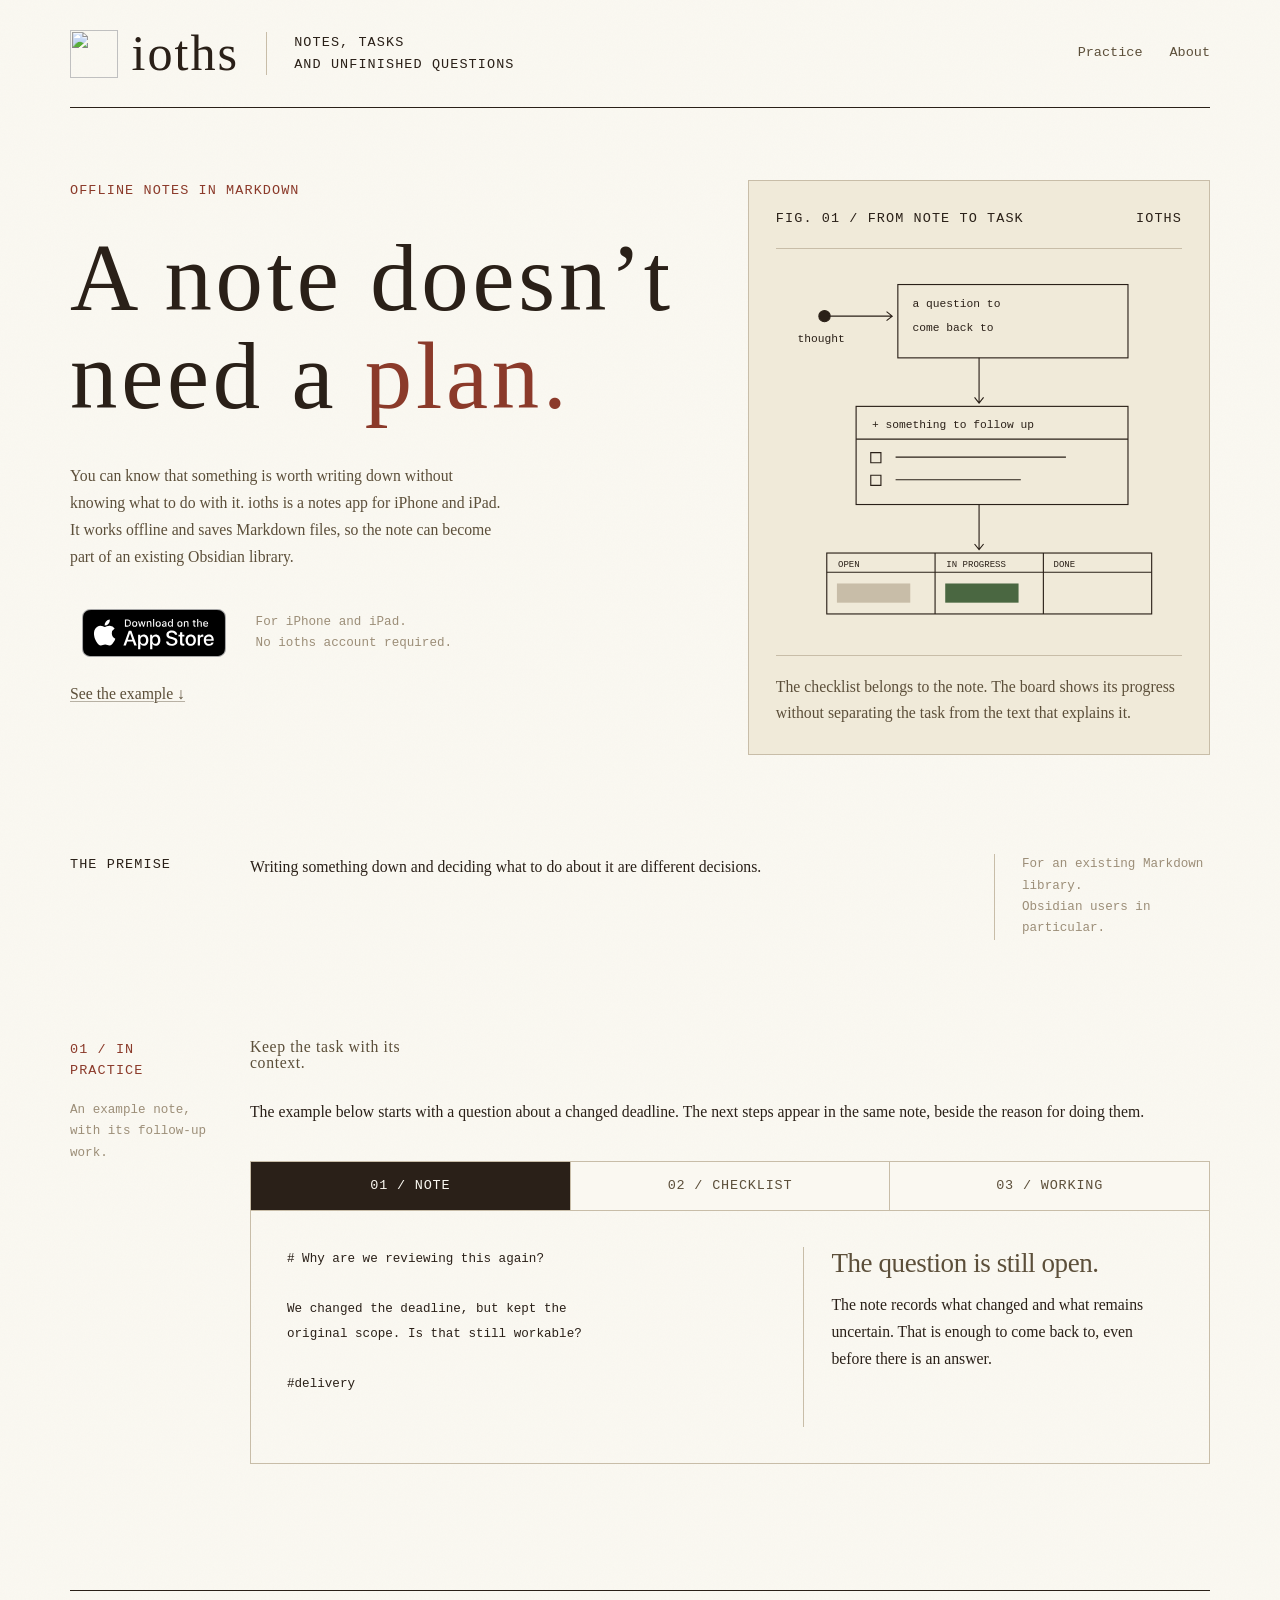
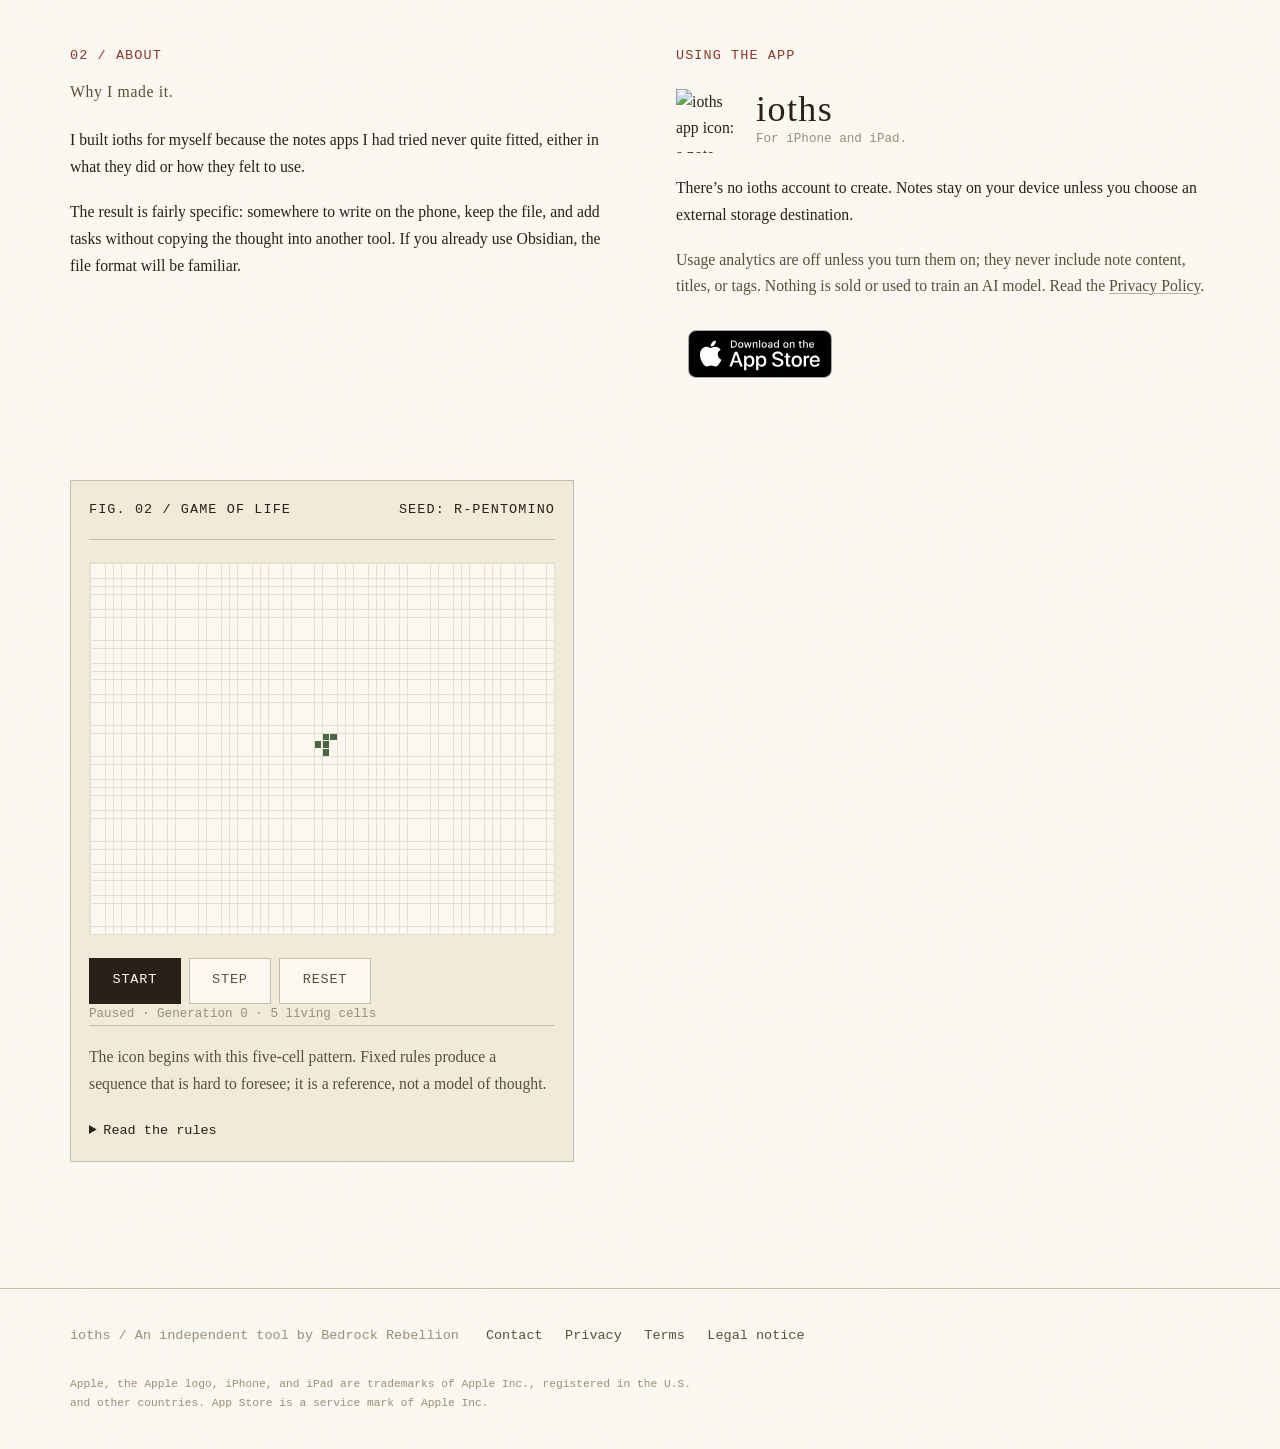
==== index.html @ cfbf6512 "Streamline public site narrative" ====
<!DOCTYPE html>
<html lang="en" data-theme="plain-readable" data-design="research-journal">
<head>
  <meta charset="UTF-8">
  <meta name="viewport" content="width=device-width, initial-scale=1.0">
  <title>ioths — A note doesn’t need a plan</title>
  <meta name="description" content="Offline Markdown notes for iPhone and iPad. Write down a question, add tasks when they become clear, and keep the files in a format Obsidian can read.">
  <meta name="robots" content="index, follow, max-image-preview:large, max-snippet:-1, max-video-preview:-1">
  <meta name="author" content="Bedrock Rebellion">
  <meta name="theme-color" content="#ffffff">
  <meta name="apple-itunes-app" content="app-id=6787224776">
  <link rel="alternate" type="text/plain" href="/llms.txt" title="IOTHS product information">
  <link rel="canonical" href="https://ioths.bedrockrebel.app/">
  <script src="https://cdn.telemetrydeck.com/websdk/telemetrydeck.min.js" data-app-id="1DCF7FFD-85DF-487C-93D3-439C23BFA67A" defer></script>
  <meta property="og:type" content="website">
  <meta property="og:url" content="https://ioths.bedrockrebel.app/">
  <meta property="og:site_name" content="IOTHS">
  <meta property="og:title" content="ioths — A note doesn’t need a plan">
  <meta property="og:description" content="Offline Markdown notes for iPhone and iPad. Write down a question, add tasks when they become clear, and keep the files in a format Obsidian can read.">
  <meta property="og:image" content="https://ioths.bedrockrebel.app/assets/marketing/social-card.png">
  <meta property="og:image:type" content="image/png">
  <meta property="og:image:width" content="1200">
  <meta property="og:image:height" content="630">
  <meta property="og:image:alt" content="IOTHS: private Markdown capture for an existing notes library">
  <meta name="twitter:card" content="summary_large_image">
  <meta name="twitter:title" content="ioths — A note doesn’t need a plan">
  <meta name="twitter:description" content="Offline Markdown notes for iPhone and iPad. Write down a question, add tasks when they become clear, and keep the files in a format Obsidian can read.">
  <meta name="twitter:image" content="https://ioths.bedrockrebel.app/assets/marketing/social-card.png">
  <meta name="twitter:image:alt" content="IOTHS: private Markdown capture for an existing notes library">
  <script type="application/ld+json">
    {"@context":"https://schema.org","@graph":[
      {"@type":"WebSite","@id":"https://ioths.bedrockrebel.app/#website","url":"https://ioths.bedrockrebel.app/","name":"IOTHS","alternateName":["ioths","ioths.bedrockrebel.app"],"description":"Offline Markdown notes for iPhone and iPad. Write down a question, add tasks when they become clear, and keep the files in a format Obsidian can read.","about":[{"@type":"Thing","name":"Complexity theory"},{"@type":"Thing","name":"Conway's Game of Life"},{"@type":"Thing","name":"Complex adaptive systems"}],"publisher":{"@id":"https://bedrockrebel.app/#organization"},"inLanguage":"en"},
      {"@type":"WebPage","@id":"https://ioths.bedrockrebel.app/#webpage","url":"https://ioths.bedrockrebel.app/","name":"IOTHS","isPartOf":{"@id":"https://ioths.bedrockrebel.app/#website"},"mainEntity":{"@id":"https://ioths.bedrockrebel.app/#app"},"primaryImageOfPage":{"@type":"ImageObject","url":"https://ioths.bedrockrebel.app/assets/marketing/social-card.png","width":1200,"height":630},"inLanguage":"en"},
      {"@type":"SoftwareApplication","@id":"https://ioths.bedrockrebel.app/#app","name":"IOTHS","url":"https://ioths.bedrockrebel.app/","description":"An offline Markdown notes app for iPhone and iPad. Write down a question, add tasks when they become clear, and keep the files in a format Obsidian can read.","applicationCategory":"ProductivityApplication","operatingSystem":["iOS 18.0 or later","iPadOS 18.0 or later"],"image":"https://ioths.bedrockrebel.app/assets/marketing/social-card.png","screenshot":["https://ioths.bedrockrebel.app/assets/marketing/library-744.png","https://ioths.bedrockrebel.app/assets/marketing/kanban-744.png","https://ioths.bedrockrebel.app/assets/marketing/natural-note-744.png","https://ioths.bedrockrebel.app/assets/marketing/raw-markdown-744.png","https://ioths.bedrockrebel.app/assets/marketing/storage-744.png"],"featureList":["Offline-first note capture and editing","Portable Markdown files with YAML frontmatter","Checklist, task, and board views","On-device PDF-to-Markdown conversion","Optional Files-folder, GitHub, GitLab, and OneDrive storage"],"downloadUrl":"https://apps.apple.com/app/id6787224776","installUrl":"https://apps.apple.com/app/id6787224776","sameAs":"https://apps.apple.com/app/id6787224776","mainEntityOfPage":{"@id":"https://ioths.bedrockrebel.app/#webpage"},"softwareHelp":"https://ioths.bedrockrebel.app/support","offers":{"@type":"Offer","price":0,"url":"https://apps.apple.com/app/id6787224776"},"author":{"@id":"https://bedrockrebel.app/#organization"},"publisher":{"@id":"https://bedrockrebel.app/#organization"}},
      {"@type":"Organization","@id":"https://bedrockrebel.app/#organization","name":"Bedrock Rebellion","url":"https://bedrockrebel.app/"}
    ]}
  </script>
  <link rel="preload" href="/assets/platoscave/fonts/JTUSjIg69CK48gW7PXoo9Wlhyw.woff2" as="font" type="font/woff2" crossorigin>
  <link rel="preload" href="/assets/platoscave/fonts/source-serif-4-latin-variable.woff2" as="font" type="font/woff2" crossorigin>
  <link rel="stylesheet" href="/assets/platoscave/plain-readable.css">
  <link rel="stylesheet" href="/style.css">
  <link rel="icon" type="image/png" sizes="64x64" href="/favicon-64x64.png">
  <link rel="icon" type="image/png" sizes="32x32" href="/favicon-32x32.png">
  <link rel="icon" type="image/png" sizes="16x16" href="/favicon-16x16.png">
  <link rel="apple-touch-icon" href="/apple-touch-icon.png">
</head>
<body>
  <script type="application/json" id="marketing-locale-config">{"published":[]}</script>
  <a class="skip journal-skip" href="#main">Skip to content</a>
  <header class="journal-header">
    <div class="journal-wrap journal-masthead">
      <div class="journal-brand">
        <a class="journal-wordmark" href="/" aria-label="ioths home"><img class="journal-app-icon" src="/icon-why-240.png" alt="" width="48" height="48" decoding="async">ioths</a>
        <span class="journal-label journal-tagline">Notes, tasks<br>and unfinished questions</span>
      </div>
      <nav aria-label="Page sections"><a href="#practice">Practice</a><a href="#about">About</a></nav>
    </div>
  </header>
  <main id="main" class="landing-main journal-main journal-wrap">
    <section class="journal-hero" aria-labelledby="title">
      <div>
        <p class="journal-label journal-accent">Offline notes in Markdown</p>
        <h1 id="title">A note doesn’t<br>need a <em>plan.</em></h1>
        <p class="journal-lead">You can know that something is worth writing down without knowing what to do with it. ioths is a notes app for iPhone and iPad. It works offline and saves Markdown files, so the note can become part of an existing Obsidian library.</p>
        <div class="journal-download">
          <a class="app-store-badge" href="https://apps.apple.com/app/id6787224776" target="_blank" rel="noopener noreferrer" aria-label="Download ioths on the App Store"><img src="/assets/marketing/download-on-the-app-store.svg" alt="Download on the App Store" width="144" height="48"></a>
          <p class="journal-footnote">For iPhone and iPad.<br>No ioths account required.</p>
        </div>
        <a class="journal-text-link" href="#practice">See the example <span aria-hidden="true">↓</span></a>
      </div>
      <figure class="journal-plate">
        <div class="journal-plate-head journal-label"><span>Fig. 01 / From note to task</span><span>IOTHS</span></div>
        <svg viewBox="0 0 360 320" role="img" aria-labelledby="journal-diagram-title journal-diagram-desc">
          <title id="journal-diagram-title">A note with a checklist, shown on the board</title>
          <desc id="journal-diagram-desc">Write a note, add checklist items, then see its progress on the board. The checklist stays in the note.</desc>
          <g fill="none" stroke="currentColor" stroke-width="1"><circle cx="43" cy="40" r="5" fill="currentColor"/><path d="M48 40h55m-5-4 5 4-5 4M180 77v40m-4-5 4 5 4-5M180 207v40m-4-5 4 5 4-5"/><rect x="108" y="12" width="204" height="65"/><rect x="71" y="120" width="241" height="87"/><path d="M71 149h241M84 161h9v9h-9zm0 20h9v9h-9zm22-16h151m-151 20h111"/><rect x="45" y="250" width="288" height="54"/><path d="M141 250v54m96-54v54M45 267h288"/><rect class="diagram-note" x="54" y="277" width="65" height="17" stroke="none"/><rect class="diagram-active" x="150" y="277" width="65" height="17" stroke="none"/></g>
          <g fill="currentColor" font-family="monospace" font-size="10"><text x="19" y="63">thought</text><text x="121" y="32">a question to</text><text x="121" y="53">come back to</text><text x="85" y="139">+ something to follow up</text><text x="55" y="262" font-size="8">OPEN</text><text x="151" y="262" font-size="8">IN PROGRESS</text><text x="246" y="262" font-size="8">DONE</text></g>
        </svg>
        <figcaption class="journal-plate-caption">The checklist belongs to the note. The board shows its progress without separating the task from the text that explains it.</figcaption>
      </figure>
    </section>
    <section class="journal-abstract" aria-label="The premise">
      <span class="journal-label">The premise</span>
      <p>Writing something down and deciding what to do about it are different decisions.</p>
      <p class="journal-footnote">For an existing Markdown library.<br>Obsidian users in particular.</p>
    </section>
    <section id="practice" class="journal-section" aria-labelledby="practice-title">
      <aside class="journal-margin-note"><p class="journal-label journal-accent">01 / In practice</p><p class="journal-footnote">An example note, with its follow-up work.</p></aside>
      <div>
        <h2 id="practice-title">Keep the task with its context.</h2>
        <p>The example below starts with a question about a changed deadline. The next steps appear in the same note, beside the reason for doing them.</p>
        <div class="journal-specimen" data-specimen>
          <div class="journal-specimen-controls" role="group" aria-label="Choose a stage of the example note" hidden><button type="button" data-stage="capture" aria-pressed="true" aria-controls="capture-panel">01 / Note</button><button type="button" data-stage="explore" aria-pressed="false" aria-controls="explore-panel">02 / Checklist</button><button type="button" data-stage="focus" aria-pressed="false" aria-controls="focus-panel">03 / Working</button></div>
          <div id="capture-panel" class="journal-specimen-panel" data-panel="capture"><pre># Why are we reviewing this again?

We changed the deadline, but kept the
original scope. Is that still workable?

#delivery</pre><div class="journal-explanation"><h3>The question is still open.</h3><p>The note records what changed and what remains uncertain. That is enough to come back to, even before there is an answer.</p></div></div>
          <div id="explore-panel" class="journal-specimen-panel" data-panel="explore"><pre># Why are we reviewing this again?

We changed the deadline, but kept the
original scope. Is that still workable?

- [ ] Compare scope with the deadline
- [ ] Raise the trade-off at the review

#delivery</pre><div class="journal-explanation"><h3>There is something to check.</h3><p>A checklist makes the follow-up explicit. Its open items also appear in Tasks, alongside items from other notes. The original question stays where it was written.</p></div></div>
          <div id="focus-panel" class="journal-specimen-panel" data-panel="focus"><pre># Why are we reviewing this again?

We changed the deadline, but kept the
original scope. Is that still workable?

- [x] Compare scope with the deadline
- [ ] Raise the trade-off at the review

#delivery</pre><div class="journal-explanation"><h3>One item done; one still open.</h3><p>Mark the note in progress to put it in the board’s In Progress lane. The work-in-progress limit caps how many notes carry that status. You choose the limit.</p></div></div>
        </div>
      </div>
    </section>
    <section id="about" class="journal-end" aria-labelledby="about-title">
      <div><p class="journal-label journal-accent">02 / About</p><h2 id="about-title">Why I made it.</h2><p>I built ioths for myself because the notes apps I had tried never quite fitted, either in what they did or how they felt to use.</p><p>The result is fairly specific: somewhere to write on the phone, keep the file, and add tasks without copying the thought into another tool. If you already use Obsidian, the file format will be familiar.</p></div>
      <div><p class="journal-label journal-accent">Using the app</p><div class="journal-app-identity"><img class="journal-app-icon" src="/icon-why-240.png" alt="ioths app icon: a note dissolving into yellow cells" width="64" height="64" loading="lazy" decoding="async"><div><h3>IOTHS</h3><p class="journal-footnote">For iPhone and iPad.</p></div></div><p>There’s no ioths account to create. Notes stay on your device unless you choose an external storage destination.</p><p class="journal-legal-note">Usage analytics are off unless you turn them on; they never include note content, titles, or tags. Nothing is sold or used to train an AI model. Read the <a href="/legal/privacy">Privacy Policy</a>.</p><a class="app-store-badge app-store-badge--closing" href="https://apps.apple.com/app/id6787224776" target="_blank" rel="noopener noreferrer" aria-label="Download ioths on the App Store"><img src="/assets/marketing/download-on-the-app-store.svg" alt="Download on the App Store" width="144" height="48"></a></div>
      <figure class="journal-life journal-life--reference" aria-labelledby="life-caption">
        <div class="journal-plate-head journal-label"><span>Fig. 02 / Game of Life</span><span>Seed: R-pentomino</span></div>
        <p id="journal-life-fallback" class="journal-life-fallback">This interactive figure needs JavaScript and canvas support. It begins with five living cells in an R-pentomino pattern; the rules are described below.</p>
        <canvas id="journal-life-field" width="720" height="576" role="img" aria-label="Paused Game of Life field: generation 0, 5 living cells" aria-describedby="life-caption" hidden></canvas>
        <div id="journal-life-controls" class="journal-life-controls" role="group" aria-label="Game of Life controls" hidden><button id="journal-life-toggle" type="button" aria-pressed="false" aria-controls="journal-life-field">Start</button><button id="journal-life-step" type="button" aria-controls="journal-life-field">Step</button><button id="journal-life-reset" type="button" aria-controls="journal-life-field">Reset</button></div>
        <p id="journal-life-status" class="journal-footnote journal-life-status" role="status" aria-live="polite" aria-atomic="true" hidden></p>
        <figcaption id="life-caption" class="journal-plate-caption">The icon begins with this five-cell pattern. Fixed rules produce a sequence that is hard to foresee; it is a reference, not a model of thought.</figcaption>
        <details class="journal-life-rules"><summary>Read the rules</summary><p>A living cell survives with two or three living neighbours. An empty cell becomes alive with exactly three. All other cells are empty in the next generation. Every cell updates at the same time.</p><p>This field is finite: the left and right edges join, as do the top and bottom. A pattern that reaches an edge can return from the other side.</p><a class="journal-text-link" href="https://platoscave.bedrockrebel.app/modules/emergence/" target="_blank" rel="noopener noreferrer">More on emergence at Plato’s Cave <span aria-hidden="true">↗</span></a></details>
      </figure>
    </section>
  </main>
  <footer class="journal-footer"><div class="journal-wrap"><p>ioths / An independent tool by Bedrock Rebellion</p><nav aria-label="Legal and support"><a href="/support">Contact</a><a href="/legal/privacy">Privacy</a><a href="/legal/terms">Terms</a><a href="/legal/legal-notice">Legal notice</a></nav><p class="journal-trademark">Apple, the Apple logo, iPhone, and iPad are trademarks of Apple Inc., registered in the U.S. and other countries. App Store is a service mark of Apple Inc.</p></div></footer>
  <script>
    (() => {
      if (window.location.pathname !== '/' && window.location.pathname !== '/index.html') return;
      const config = document.getElementById('marketing-locale-config');
      if (!config) return;
      let publishedLocales;
      try { publishedLocales = JSON.parse(config.textContent).published; } catch { return; }
      if (!Array.isArray(publishedLocales) || publishedLocales.length === 0) return;
      const available = new Map(publishedLocales.map((locale) => [locale.code, locale]));
      const browserLanguages = Array.isArray(navigator.languages) && navigator.languages.length > 0 ? navigator.languages : [navigator.language];
      const preferredLocale = browserLanguages.map((tag) => String(tag || '').toLowerCase()).map((tag) => tag.startsWith('pt') ? 'pt-BR' : tag.split('-')[0]).find((locale) => available.has(locale));
      const localeLabels = available.get(preferredLocale);
      if (!localeLabels) return;
      const choiceKey = 'ioths-site-locale';
      let savedChoice = null;
      try { savedChoice = window.localStorage.getItem(choiceKey); } catch { /* Storage can be unavailable in private browsing. */ }
      if (savedChoice) return;
      const suggestion = document.createElement('aside');
      suggestion.className = 'locale-suggestion';
      suggestion.setAttribute('aria-label', localeLabels[preferredLocale].aria);
      suggestion.innerHTML = '<p>' + localeLabels[preferredLocale].prompt + '</p><div class="locale-suggestion-actions"><a class="locale-suggestion-link">' + localeLabels[preferredLocale].language + '</a><button type="button" class="locale-suggestion-dismiss">' + localeLabels[preferredLocale].dismiss + '</button></div>';
      document.body.append(suggestion);
      suggestion.querySelector('.locale-suggestion-link').setAttribute('href', '/' + preferredLocale + '/');
      const remember = (choice) => {
        try { window.localStorage.setItem(choiceKey, choice); } catch { /* Dismissing remains effective until reload. */ }
        suggestion.remove();
      };
      suggestion.querySelector('.locale-suggestion-link').addEventListener('click', () => remember(preferredLocale));
      suggestion.querySelector('.locale-suggestion-dismiss').addEventListener('click', () => remember('en'));
    })();
    (() => {
      document.querySelectorAll('[data-specimen]').forEach((specimen) => {
        const controls = specimen.querySelector('.journal-specimen-controls');
        const buttons = [...controls.querySelectorAll('[data-stage]')];
        const panels = [...specimen.querySelectorAll('[data-panel]')];
        const select = (stage) => {
          buttons.forEach((button) => button.setAttribute('aria-pressed', String(button.dataset.stage === stage)));
          panels.forEach((panel) => { panel.hidden = panel.dataset.panel !== stage; });
        };
        select('capture');
        controls.hidden = false;
        buttons.forEach((button) => button.addEventListener('click', () => select(button.dataset.stage)));
      });
    })();
    (() => {
      const canvas = document.getElementById('journal-life-field');
      const toggle = document.getElementById('journal-life-toggle');
      const stepButton = document.getElementById('journal-life-step');
      const reset = document.getElementById('journal-life-reset');
      const status = document.getElementById('journal-life-status');
      const fallback = document.getElementById('journal-life-fallback');
      if (!canvas || !toggle || !stepButton || !reset || !status || !fallback) return;
      const context = canvas.getContext('2d');
      if (!context) return;
      const style = getComputedStyle(canvas);
      const colors = { paper: style.getPropertyValue('--paper').trim(), grid: style.getPropertyValue('--paper-deep').trim(), cell: style.getPropertyValue('--viz-sage').trim() || style.getPropertyValue('--sage').trim() };
      const lifeLabels = {
        start: 'Start',
        pause: 'Pause',
        step: 'Step',
        reset: 'Reset',
        paused: 'Paused',
        running: 'Running',
        generation: 'Generation {generation}',
        livingCells: '{population} living cells',
      };
      const columns = 60, rows = 48, cellSize = 12, generationInterval = 140;
      let grid = new Uint8Array(columns * rows), nextGrid = new Uint8Array(columns * rows), generation = 0, population = 0, animation = null, lastTick = 0;
      const indexFor = (x, y) => y * columns + x;
      const seed = () => {
        grid.fill(0);
        [[0, 1], [1, 0], [1, 1], [1, 2], [2, 0]].forEach(([x, y]) => { grid[indexFor(x + 29, y + 22)] = 1; });
        generation = 0;
      };
      const describe = () => {
        const state = animation === null ? lifeLabels.paused : lifeLabels.running;
        const generationText = lifeLabels.generation.replace('{generation}', String(generation));
        const populationText = lifeLabels.livingCells.replace('{population}', String(population));
        status.textContent = state + ' · ' + generationText + ' · ' + populationText;
        canvas.setAttribute('aria-label', state + ' Game of Life field: ' + generationText + ', ' + populationText);
      };
      const draw = () => {
        context.fillStyle = colors.paper;
        context.fillRect(0, 0, canvas.width, canvas.height);
        context.fillStyle = colors.grid;
        for (let x = 0; x <= columns; x += 1) context.fillRect(x * cellSize, 0, 1, canvas.height);
        for (let y = 0; y <= rows; y += 1) context.fillRect(0, y * cellSize, canvas.width, 1);
        context.fillStyle = colors.cell; population = 0;
        for (let y = 0; y < rows; y += 1) for (let x = 0; x < columns; x += 1) if (grid[indexFor(x, y)]) { context.fillRect(x * cellSize + 1, y * cellSize + 1, cellSize - 2, cellSize - 2); population += 1; }
        describe();
      };
      const step = () => {
        for (let y = 0; y < rows; y += 1) for (let x = 0; x < columns; x += 1) {
          let neighbours = 0;
          for (let dy = -1; dy <= 1; dy += 1) for (let dx = -1; dx <= 1; dx += 1) if (dx !== 0 || dy !== 0) neighbours += grid[indexFor((x + dx + columns) % columns, (y + dy + rows) % rows)];
          nextGrid[indexFor(x, y)] = neighbours === 3 || (grid[indexFor(x, y)] === 1 && neighbours === 2) ? 1 : 0;
        }
        [grid, nextGrid] = [nextGrid, grid]; generation += 1;
      };
      const stop = () => { if (animation !== null) cancelAnimationFrame(animation); animation = null; toggle.textContent = lifeLabels.start; toggle.setAttribute('aria-pressed', 'false'); status.setAttribute('aria-live', 'polite'); };
      const play = (timestamp) => { if (animation === null) return; if (timestamp - lastTick >= generationInterval) { step(); draw(); lastTick = timestamp; } animation = requestAnimationFrame(play); };
      toggle.addEventListener('click', () => {
        if (animation !== null) stop(); else { toggle.textContent = lifeLabels.pause; toggle.setAttribute('aria-pressed', 'true'); status.setAttribute('aria-live', 'off'); lastTick = performance.now(); animation = requestAnimationFrame(play); }
        describe();
      });
      stepButton.addEventListener('click', () => { stop(); step(); draw(); });
      reset.addEventListener('click', () => { stop(); seed(); draw(); });
      document.addEventListener('visibilitychange', () => { if (document.hidden) { stop(); describe(); } });
      window.addEventListener('pagehide', () => { stop(); describe(); });
      seed(); draw(); canvas.hidden = false; status.hidden = false; document.getElementById('journal-life-controls').hidden = false; fallback.hidden = true;
    })();
  </script>
</body>
</html>
---- style.css ----
/* The font faces and theme file are vendored from platoscave so both sites
   render the same plain-readable palette and typography without a third-party
   font request. The HTML loads the theme alongside this file so the browser
   can fetch both stylesheets in parallel. */

@font-face {
  font-family: "Bebas Neue";
  font-style: normal;
  font-weight: 400;
  font-display: swap;
  src: url("/assets/platoscave/fonts/JTUSjIg69CK48gW7PXoo9Wlhyw.woff2") format("woff2");
  unicode-range: U+0000-00FF, U+0131, U+0152-0153, U+02BB-02BC, U+02C6, U+02DA, U+02DC, U+0304, U+0308, U+0329, U+2000-206F, U+20AC, U+2122, U+2191, U+2193, U+2212, U+2215, U+FEFF, U+FFFD;
}

@font-face {
  font-family: "Space Mono";
  font-style: normal;
  font-weight: 300;
  font-display: swap;
  src: url("/assets/platoscave/fonts/i7dPIFZifjKcF5UAWdDRYEF8RQ.woff2") format("woff2");
  unicode-range: U+0000-00FF, U+0131, U+0152-0153, U+02BB-02BC, U+02C6, U+02DA, U+02DC, U+0304, U+0308, U+0329, U+2000-206F, U+20AC, U+2122, U+2191, U+2193, U+2212, U+2215, U+FEFF, U+FFFD;
}

@font-face {
  font-family: "Space Mono";
  font-style: normal;
  font-weight: 400;
  font-display: swap;
  src: url("/assets/platoscave/fonts/i7dPIFZifjKcF5UAWdDRYEF8RQ.woff2") format("woff2");
  unicode-range: U+0000-00FF, U+0131, U+0152-0153, U+02BB-02BC, U+02C6, U+02DA, U+02DC, U+0304, U+0308, U+0329, U+2000-206F, U+20AC, U+2122, U+2191, U+2193, U+2212, U+2215, U+FEFF, U+FFFD;
}

@font-face {
  font-family: "Space Mono";
  font-style: normal;
  font-weight: 700;
  font-display: swap;
  src: url("/assets/platoscave/fonts/i7dMIFZifjKcF5UAWdDRaPpZUFWaHg.woff2") format("woff2");
  unicode-range: U+0000-00FF, U+0131, U+0152-0153, U+02BB-02BC, U+02C6, U+02DA, U+02DC, U+0304, U+0308, U+0329, U+2000-206F, U+20AC, U+2122, U+2191, U+2193, U+2212, U+2215, U+FEFF, U+FFFD;
}

@font-face {
  font-family: "Source Serif 4";
  font-style: normal;
  font-weight: 400 700;
  font-display: swap;
  src: url("/assets/platoscave/fonts/source-serif-4-latin-variable.woff2") format("woff2");
  unicode-range: U+0000-00FF, U+0131, U+0152-0153, U+02BB-02BC, U+02C6, U+02DA, U+02DC, U+0304, U+0308, U+0329, U+2000-206F, U+20AC, U+2122, U+2191, U+2193, U+2212, U+2215, U+FEFF, U+FFFD;
}

@font-face {
  font-family: "Source Serif 4";
  font-style: italic;
  font-weight: 400 700;
  font-display: swap;
  src: url("/assets/platoscave/fonts/source-serif-4-latin-italic-variable.woff2") format("woff2");
  unicode-range: U+0000-00FF, U+0131, U+0152-0153, U+02BB-02BC, U+02C6, U+02DA, U+02DC, U+0304, U+0308, U+0329, U+2000-206F, U+20AC, U+2122, U+2191, U+2193, U+2212, U+2215, U+FEFF, U+FFFD;
}

:root {
  --paper:       #faf8f1;
  --paper-dark:  #f0ead9;
  --paper-deep:  #e6dece;
  --ink:         #2a2018;
  --ink-mid:     #5c4f3a;
  --ink-faint:   #9c8e78;
  --ink-ghost:   #c8bda8;
  --rust:        #8b3a2a;
  --rust-light:  #b85c40;
  --sage:        #4a6741;
  --sage-light:  #6b8f62;
  --ochre:       #9a7b3a;
  --gold:        #b8943a;
  --slate:       #3d4f5c;
  --slate-light: #5a7080;
  --serif:       "EB Garamond", Georgia, serif;
  --serif-alt:   "Cormorant Garamond", Georgia, serif;
  --mono:        "DM Mono", "Courier New", monospace;
  --fs-body:     0.875rem;
  --fs-label-section: 0.75rem;
  --fs-heading-hero-min: 2.5rem;
  --fs-heading-hero-max: 5.5rem;
  --fs-body-hero: 0.875rem;

  --link-text: var(--ink-mid);
  --link-text-hover: var(--ink);
  --link-underline: color-mix(in srgb, var(--ink-mid) 42%, transparent 58%);
  --link-underline-hover: color-mix(in srgb, var(--ink) 74%, transparent 26%);

  --bg: var(--paper);
  --bg-raised: var(--paper-dark);
  --bg-deep: var(--paper-deep);
  --separator: var(--ink-ghost);
  --fg: var(--ink);
  --fg-mid: var(--ink-mid);
  --fg-faint: var(--ink-faint);
  --fg-ghost: var(--ink-ghost);
  --attention: #ffd83e;
  --attention-text: #151515;
  --positive: var(--sage);
  --negative: var(--rust);
  --meta: var(--slate);

  --surface: var(--paper-dark);
  --destructive: var(--rust);

  /* Radius */
  --radius-xs:   3px;
  --radius-sm:   8px;
  --radius-md:   12px;
  --radius-pill: 999px;

  /* Spacing */
  --space-xxs:  4px;
  --space-xs:   8px;
  --space-sm:   12px;
  --space-md:   16px;
  --space-lg:   18px;
  --space-xl:   20px;
  --space-xxl:  24px;
  --space-xxxl: 32px;

  --font-serif: var(--serif);
  --font-display: var(--serif-alt);
  --font-mono: var(--mono);

  /* Shadow (light mode only) */
  --shadow-card: 0 2px 2px rgba(17, 34, 54, 0.08);
  --showcase-surface: #111111;
  --showcase-ink: #f5f5f5;
}

/* Reset */

*, *::before, *::after { box-sizing: border-box; margin: 0; padding: 0; }

/* Base */

html {
  font-size: 18px;
  overflow-x: hidden;
}

@media (max-width: 640px) {
  html { font-size: 16px; }
}

@media (orientation: landscape) and (max-height: 500px) {
  html { font-size: 14px; }
}

body {
  font-family: var(--serif);
  font-size: var(--fs-body);
  line-height: 1.7;
  color: var(--ink);
  background-color: var(--paper);
  background-image: url("data:image/svg+xml,%3Csvg xmlns='http://www.w3.org/2000/svg' width='400' height='400'%3E%3Cfilter id='n'%3E%3CfeTurbulence type='fractalNoise' baseFrequency='0.75' numOctaves='4' stitchTiles='stitch'/%3E%3C/filter%3E%3Crect width='400' height='400' filter='url(%23n)' opacity='0.025'/%3E%3C/svg%3E");
  -webkit-font-smoothing: antialiased;
  font-synthesis: none;
  overflow-x: hidden;
  min-height: 100dvh;
}

/* Layout */

header {
  border-bottom: 1px solid var(--separator);
  padding: var(--space-md) var(--space-xxl);
  display: flex;
  align-items: center;
  justify-content: space-between;
}

.wordmark {
  display: inline-flex;
  align-items: center;
  gap: var(--space-xs);
  font-family: var(--font-display);
  font-size: calc(1.1rem * 2.535);
  font-weight: 300;
  font-style: italic;
  line-height: 1.04;
  letter-spacing: 0.04em;
  color: var(--fg-ghost);
  text-decoration: none;
}

/* Back-to-landing cue on every subpage — the wordmark alone reads as a
   static logo, not a link, so people fell back to the browser back button. */
.back-icon {
  font-family: var(--font-mono);
  font-size: 0.875rem;
  letter-spacing: normal;
}

.lang-switch {
  font-family: var(--font-mono);
  font-size: 0.75rem;
  letter-spacing: 0.06em;
}

.lang-switch a {
  color: var(--fg-ghost);
  text-decoration: none;
  padding: 0 var(--space-xxs);
}

.lang-switch a.active {
  color: var(--fg);
}

main {
  max-width: 720px;
  margin: 0 auto;
  padding: 3rem 1.25rem 6rem;
}

main.landing-main {
  max-width: 1140px;
  padding-top: 0;
}

main.not-found-main {
  max-width: 720px;
  padding-top: 3rem;
}

/* Typography */

h1 {
  font-family: var(--font-display);
  font-size: clamp(2rem, 6vw, 3.5rem);
  font-weight: 300;
  font-style: italic;
  line-height: 1.04;
  letter-spacing: 0.04em;
  color: var(--fg);
  margin-bottom: var(--space-xs);
}

h2 {
  font-family: var(--font-display);
  font-size: 1.5rem;
  font-weight: 300;
  font-style: italic;
  line-height: 1.04;
  letter-spacing: 0.04em;
  color: var(--fg-mid);
  margin-top: var(--space-xxxl);
  margin-bottom: var(--space-sm);
}

p {
  color: var(--fg);
  margin-bottom: var(--space-md);
}

p:last-child { margin-bottom: 0; }

ul {
  margin: 0 0 var(--space-md) var(--space-xl);
  color: var(--fg);
}

ul li { margin-bottom: var(--space-xs); }

a {
  color: var(--link-text);
  text-decoration: underline;
  text-decoration-color: var(--link-underline);
  text-decoration-thickness: 1px;
  text-underline-offset: 0.14em;
}

a:hover {
  color: var(--link-text-hover);
  text-decoration-color: var(--link-underline-hover);
}

strong { font-weight: 600; }

code {
  font-family: var(--font-mono);
  font-size: 0.8125rem;
  background: var(--bg-deep);
  border-radius: var(--radius-xs);
  padding: 1px 5px;
  color: var(--fg-mid);
}

/* Effective date chip */

.meta {
  font-family: var(--font-mono);
  font-size: 0.6875rem;
  color: var(--fg-ghost);
  letter-spacing: 0.04em;
  margin-bottom: var(--space-xxxl);
}

/* Section divider */

section {
  border-top: 1px solid var(--ink-ghost);
  padding: 3rem 0;
  margin-top: 0;
}

section:first-of-type {
  border-top: none;
  margin-top: 0;
}

.hero + section {
  border-top: 1px solid var(--ink-ghost);
}

/* Contact card */

.contact-card {
  background: var(--bg-raised);
  border: 1px solid var(--separator);
  border-radius: var(--radius-md);
  padding: var(--space-lg);
  margin-top: var(--space-md);
  box-shadow: var(--shadow-card);
}

.contact-card p { margin-bottom: var(--space-xs); }
.contact-card p:last-child { margin-bottom: 0; }

/* Callout */

.callout {
  background: var(--bg-deep);
  border-left: 3px solid var(--attention);
  border-radius: 0 var(--radius-sm) var(--radius-sm) 0;
  padding: var(--space-md) var(--space-lg);
  margin-bottom: var(--space-md);
  color: var(--fg-mid);
}

/* Footer */

footer {
  border-top: 1px solid var(--ink-ghost);
  padding: 2rem 1.25rem;
  max-width: 720px;
  margin: 0 auto;
  text-align: center;
}

footer p {
  font-family: var(--font-mono);
  font-size: 0.6875rem;
  color: var(--fg-ghost);
  letter-spacing: 0.04em;
  margin-bottom: 0;
}

/* Landing hero */

.hero {
  text-align: left;
  padding-top: calc(4rem + 3rem);
  padding-bottom: 3rem;
  border-bottom: 1px solid var(--ink-ghost);
}

.hero .eyebrow {
  font-family: var(--font-mono);
  font-size: var(--fs-label-section);
  font-weight: 300;
  text-transform: uppercase;
  letter-spacing: 0.12em;
  color: var(--fg-faint);
  margin-bottom: 1.5rem;
}

.hero h1 {
  font-size: clamp(var(--fs-heading-hero-min), 8vw, var(--fs-heading-hero-max));
  margin-bottom: 2rem;
  max-width: 18ch;
}

.hero-product-name,
.hero-descriptor {
  display: block;
}

.hero-descriptor {
  max-width: 30ch;
  margin-top: 0.75rem;
  font-family: var(--font-mono);
  font-size: clamp(0.8rem, 1.7vw, 1.05rem);
  font-weight: 400;
  font-style: normal;
  line-height: 1.35;
  letter-spacing: 0.035em;
  text-transform: uppercase;
  color: var(--fg-mid);
}

.hero .lede {
  font-family: var(--serif);
  font-size: var(--fs-body-hero);
  max-width: 55ch;
  margin: 0 0 var(--space-xl);
  color: var(--fg-mid);
  line-height: 1.72;
}

.cta-row {
  display: flex;
  flex-direction: column;
  align-items: flex-start;
  gap: var(--space-xs);
}

.button-primary {
  display: inline-block;
  font-family: var(--font-mono);
  font-size: 0.75rem;
  letter-spacing: 0.06em;
  text-transform: uppercase;
  text-decoration: none;
  color: var(--attention-text);
  background: var(--attention);
  border-radius: var(--radius-pill);
  padding: var(--space-sm) var(--space-xl);
}

.button-primary a {
  color: inherit;
  text-decoration: none;
}

.button-primary:hover {
  color: var(--attention-text);
  opacity: 0.85;
  text-decoration: none;
}

.button-primary a:hover { text-decoration: none; }

.cta-note {
  font-family: var(--font-mono);
  font-size: 0.6875rem;
  color: var(--fg-ghost);
}

/* Browser-language suggestion; it stays out of the document flow so it never
   changes the first-visit layout or competes with the primary CTA. */
.locale-suggestion {
  position: fixed;
  right: var(--space-xl);
  bottom: var(--space-xl);
  z-index: 10;
  display: flex;
  align-items: center;
  gap: var(--space-md);
  max-width: min(34rem, calc(100vw - 2 * var(--space-xl)));
  padding: var(--space-sm) var(--space-md);
  border: 1px solid var(--ink-ghost);
  border-radius: var(--radius-sm);
  color: var(--fg);
  background: var(--bg-raised);
  box-shadow: var(--shadow-card);
}

.locale-suggestion p {
  margin: 0;
  font-family: var(--font-mono);
  font-size: 0.6875rem;
  line-height: 1.4;
}

.locale-suggestion-actions {
  display: flex;
  align-items: center;
  gap: var(--space-sm);
  flex-shrink: 0;
}

.locale-suggestion-link,
.locale-suggestion-dismiss {
  border: 0;
  padding: 0;
  color: var(--link-text);
  background: transparent;
  font: inherit;
  font-family: var(--font-mono);
  font-size: 0.6875rem;
  text-decoration: underline;
  text-underline-offset: 0.14em;
  cursor: pointer;
}

.locale-suggestion-link:hover,
.locale-suggestion-dismiss:hover { color: var(--link-text-hover); }

html[data-design="control-room"] .locale-suggestion {
  border-color: color-mix(in srgb, #ffd83e 36%, transparent);
  color: #f6f4ee;
  background: #151715;
  box-shadow: 0 1rem 3rem color-mix(in srgb, #000000 50%, transparent);
}

html[data-design="control-room"] .locale-suggestion-link,
html[data-design="control-room"] .locale-suggestion-dismiss { color: #ffd83e; }

@media (max-width: 640px) {
  .locale-suggestion {
    right: var(--space-sm);
    bottom: var(--space-sm);
    left: var(--space-sm);
    display: block;
  }

  .locale-suggestion-actions { margin-top: var(--space-xs); }
}

/* Landing feature grid */

.feature-grid {
  display: grid;
  grid-template-columns: repeat(2, 1fr);
  gap: var(--space-xl);
  margin-top: var(--space-md);
}

.feature h3 {
  font-family: var(--font-display);
  font-size: 1.0625rem;
  letter-spacing: 0.03em;
  color: var(--fg);
  margin-bottom: var(--space-xs);
}

.feature p { color: var(--fg-mid); margin-bottom: 0; }

/* Landing footer links */

.link-row {
  display: flex;
  justify-content: center;
  gap: var(--space-md);
  margin-top: var(--space-xl);
}

.link-row a {
  color: var(--fg-mid);
  text-decoration: none;
  font-family: var(--font-mono);
  font-size: 0.8125rem;
}

.link-row a:hover { color: var(--fg); }

header .link-row { margin-top: 0; }

.why-section-content {
  display: grid;
  grid-template-columns: minmax(0, 1fr) minmax(12rem, 0.3fr);
  align-items: center;
  gap: clamp(2rem, 7vw, 6rem);
}

.why-artwork {
  justify-self: end;
  margin: 0;
}

.why-artwork img {
  display: block;
  width: min(13.333rem, 55vw);
  height: auto;
  border-radius: var(--radius-md);
  box-shadow: var(--shadow-card);
}

/* Product artwork turns the landing page into a story about the app rather
   than a list of claims. These are final, representative App Store captures. */
.hero--product {
  display: grid;
  grid-template-columns: minmax(0, 1fr) minmax(20rem, 0.62fr);
  align-items: center;
  gap: clamp(3rem, 6vw, 5rem);
}

.hero-copy {
  max-width: 37rem;
}

.product-artwork {
  margin: 0;
  overflow: hidden;
  background: var(--showcase-surface);
  box-shadow: 0 1.25rem 3.5rem color-mix(in srgb, var(--ink) 20%, transparent);
}

.product-artwork img {
  display: block;
  width: 100%;
  height: auto;
}

.product-artwork--hero {
  max-width: 26rem;
  justify-self: end;
  transform: rotate(2deg);
}

.feature-section--with-artwork {
  display: grid;
  grid-template-columns: minmax(0, 1fr) minmax(16rem, 0.48fr);
  align-items: center;
  gap: clamp(3rem, 6vw, 5rem);
}

.feature-section--kanban {
  grid-template-columns: minmax(0, 1fr);
}

.feature-section--reversed .product-artwork {
  order: -1;
}

.feature-section--reversed {
  grid-template-columns: minmax(16rem, 0.48fr) minmax(0, 1fr);
}

.product-artwork--feature {
  max-width: 22rem;
  justify-self: end;
  transform: rotate(1.25deg);
}

.product-artwork--kanban { max-width: 27rem; }

.kanban-mode-gallery {
  display: grid;
  grid-template-columns: repeat(2, minmax(0, 1fr));
  gap: clamp(1rem, 3vw, 2rem);
  width: 100%;
}

.product-artwork--kanban-mode {
  width: 100%;
  transform: none;
}

.feature-section--reversed .product-artwork--feature {
  justify-self: start;
  transform: rotate(-1.25deg);
}

.source-showcase {
  display: grid;
  grid-template-columns: minmax(0, 1fr) minmax(16.5rem, 0.52fr);
  align-items: center;
  gap: clamp(3rem, 6vw, 5rem);
  margin-top: 3rem;
  padding: clamp(2rem, 7vw, 5rem);
  border: 0;
  background: var(--showcase-surface);
}

.source-showcase-copy {
  max-width: 34rem;
}

.source-showcase .eyebrow,
.source-showcase h2,
.source-showcase p {
  color: var(--showcase-ink);
}

.source-showcase .eyebrow {
  margin-bottom: 1.5rem;
}

.source-showcase h2 {
  font-size: clamp(2.25rem, 5vw, 4rem);
  margin-top: 0;
  margin-bottom: 1.5rem;
}

.source-showcase code {
  background: color-mix(in srgb, var(--showcase-ink) 14%, transparent);
  color: var(--showcase-ink);
}

/* The icon's reference needs to stay subordinate to the product story: this
   is a small invitation to play, paired with the concrete work flow it evokes. */
.emergence-story {
  display: grid;
  grid-template-columns: minmax(0, 0.95fr) minmax(20rem, 1fr);
  align-items: center;
  gap: clamp(3rem, 7vw, 6rem);
  padding: clamp(3rem, 8vw, 6rem);
  border: 1px solid color-mix(in srgb, #ffd83e 50%, transparent);
  background: #151715;
}

.emergence-story h2,
.emergence-story p,
.emergence-story li,
.emergence-story strong { color: #f6f4ee; }

.emergence-story .eyebrow,
.life-playground-kicker,
.life-playground-note,
.life-status { color: color-mix(in srgb, #f6f4ee 64%, transparent); }

.emergence-story h2 {
  font-size: clamp(2.25rem, 5vw, 4rem);
  margin-top: 0;
  margin-bottom: 1.5rem;
}

.emergence-story-copy { max-width: 36rem; }

.work-shape-path {
  display: grid;
  gap: var(--space-sm);
  list-style: none;
  margin-top: var(--space-xl);
}

.work-shape-path li {
  display: grid;
  grid-template-columns: 2.25rem minmax(0, 1fr);
  gap: var(--space-sm);
  align-items: baseline;
  padding-top: var(--space-sm);
  border-top: 1px solid color-mix(in srgb, #ffffff 18%, transparent);
  font-family: var(--font-mono);
  font-size: 0.75rem;
  line-height: 1.6;
}

.work-shape-path strong { font-weight: 700; }

.work-shape-step {
  color: #ffd83e;
  font-size: 0.6875rem;
}

.life-playground {
  padding: var(--space-sm);
  border: 1px solid color-mix(in srgb, #ffffff 18%, transparent);
  background: #0e0f0e;
}

.life-playground-heading {
  display: flex;
  align-items: center;
  justify-content: space-between;
  gap: var(--space-sm);
  margin-bottom: var(--space-xs);
}

.life-playground-kicker {
  margin: 0;
  font-family: var(--font-mono);
  font-size: 0.6875rem;
  letter-spacing: 0.1em;
  text-transform: uppercase;
}

.life-playground-icon {
  display: block;
  flex: 0 0 auto;
  width: 2.5rem;
  height: 2.5rem;
  border-radius: var(--radius-sm);
  box-shadow: var(--shadow-card);
}

.life-field {
  display: block;
  width: 100%;
  height: auto;
  background: #111111;
  image-rendering: pixelated;
}

.life-controls {
  display: flex;
  flex-wrap: wrap;
  align-items: center;
  gap: var(--space-xs);
  margin-top: var(--space-sm);
}

.life-button {
  border: 1px solid #ffd83e;
  border-radius: var(--radius-pill);
  padding: var(--space-xs) var(--space-sm);
  color: #111111;
  background: #ffd83e;
  font-family: var(--font-mono);
  font-size: 0.6875rem;
  letter-spacing: 0.04em;
  cursor: pointer;
}

.life-button:hover { opacity: 0.84; }

.life-button--quiet {
  color: #f6f4ee;
  background: transparent;
  border-color: color-mix(in srgb, #ffffff 30%, transparent);
}

.life-status {
  margin-left: auto;
  font-family: var(--font-mono);
  font-size: 0.6875rem;
}

.life-context {
  margin-top: var(--space-sm);
}

.life-playground-note {
  margin: 0;
  font-family: var(--font-mono);
  font-size: 0.6875rem;
  line-height: 1.6;
  cursor: pointer;
}

.life-playground-note::after {
  content: "+";
  margin-left: var(--space-xs);
  color: #ffd83e;
}

.life-context[open] .life-playground-note::after { content: "−"; }

.life-context-copy {
  display: grid;
  grid-template-columns: repeat(2, minmax(0, 1fr));
  gap: var(--space-xs) var(--space-sm);
  margin-top: var(--space-xs);
}

.life-deeper-link {
  margin: 0;
  color: color-mix(in srgb, #f6f4ee 64%, transparent);
  font-family: var(--font-mono);
  font-size: 0.6875rem;
  line-height: 1.6;
}

.life-deeper-link a { color: #ffd83e; }

.life-reference {
  margin: 0;
  color: color-mix(in srgb, #f6f4ee 52%, transparent);
  font-family: var(--font-mono);
  font-size: 0.625rem;
  line-height: 1.6;
}

.life-reference a { color: color-mix(in srgb, #ffd83e 82%, transparent); }

.product-artwork--source {
  max-width: 22rem;
  justify-self: end;
  transform: rotate(2deg);
}

/* Responsive */

@media (max-width: 600px) {
  main { padding: var(--space-xxl) var(--space-md) calc(var(--space-xxxl) * 2); }
  header { padding: var(--space-md); }
  .wordmark { font-size: calc(1.1rem * 1.8525); }
  h1 { font-size: 2rem; }
  .feature-grid { grid-template-columns: 1fr; }
  .life-context-copy { grid-template-columns: 1fr; }
}

@media (max-width: 760px) {
  main.landing-main { max-width: 720px; }

  .hero--product,
  .feature-section--with-artwork,
  .source-showcase,
  .emergence-story,
  .why-section-content {
    grid-template-columns: 1fr;
  }

  .hero--product { gap: 3rem; }

  .product-artwork--hero,
  .product-artwork--feature,
  .feature-section--reversed .product-artwork--feature,
  .product-artwork--source,
  .why-artwork {
    justify-self: center;
  }

  .product-artwork--hero { max-width: min(26rem, 82vw); }
  .product-artwork--feature,
  .product-artwork--source { max-width: min(22rem, 78vw); }

  .product-artwork--kanban { max-width: min(27rem, 78vw); }

  .kanban-mode-gallery { grid-template-columns: 1fr; max-width: min(44rem, 92vw); justify-self: center; }

  .feature-section--reversed .product-artwork { order: 0; }

  .source-showcase { margin-top: 0; }

  .life-status { margin-left: 0; }
}

html[data-design] .product-artwork--hero { max-width: 20rem; }
html[data-design] .product-artwork--feature { max-width: 16rem; }
html[data-design] .product-artwork--kanban { max-width: 27rem; }
html[data-design] .product-artwork--source { max-width: 16.5rem; }

/* Direction one — a warm, annotated field notebook. */
html[data-design="field-notes"] body {
  background-color: #f5f1e6;
  background-image:
    linear-gradient(to right, transparent 0, transparent 4.7rem, color-mix(in srgb, var(--rust) 18%, transparent) 4.7rem, color-mix(in srgb, var(--rust) 18%, transparent) calc(4.7rem + 1px), transparent calc(4.7rem + 1px)),
    repeating-linear-gradient(to bottom, transparent 0, transparent 2rem, color-mix(in srgb, var(--ink-ghost) 35%, transparent) 2rem, color-mix(in srgb, var(--ink-ghost) 35%, transparent) calc(2rem + 1px));
}

html[data-design="field-notes"] .hero--product {
  padding-top: clamp(5rem, 12vw, 10rem);
  border-bottom-style: dashed;
}

html[data-design="field-notes"] .hero-copy::before {
  content: "01 / A place for the unfinished";
  display: block;
  margin-bottom: 1.1rem;
  color: var(--rust);
  font-family: var(--mono);
  font-size: 0.64rem;
  letter-spacing: 0.1em;
  text-transform: uppercase;
}

html[data-design="field-notes"] .hero h1 {
  font-size: clamp(4rem, 10vw, 8rem);
  letter-spacing: 0.015em;
}

html[data-design="field-notes"] .product-artwork {
  border: 0.45rem solid var(--paper);
  box-shadow: 0 0.9rem 0 color-mix(in srgb, var(--rust) 52%, transparent), 0 1.5rem 3rem color-mix(in srgb, var(--ink) 18%, transparent);
}

html[data-design="field-notes"] .feature-section {
  border-top-style: dashed;
}

html[data-design="field-notes"] .source-showcase {
  background: #2a2018;
}

/* Direction two — a dark, instrumental personal control room. */
html[data-design="control-room"] body {
  color: #f6f4ee;
  background-color: #0e0f0e;
  background-image:
    linear-gradient(color-mix(in srgb, #ffd83e 8%, transparent) 1px, transparent 1px),
    linear-gradient(90deg, color-mix(in srgb, #ffd83e 8%, transparent) 1px, transparent 1px);
  background-size: 2rem 2rem;
}

html[data-design="control-room"] header {
  border-color: color-mix(in srgb, #ffffff 18%, transparent);
  background: #0e0f0e;
}

html[data-design="control-room"] .wordmark,
html[data-design="control-room"] header .link-row a,
html[data-design="control-room"] .landing-main h1,
html[data-design="control-room"] .landing-main h2,
html[data-design="control-room"] .landing-main h3,
html[data-design="control-room"] .landing-main p,
html[data-design="control-room"] .landing-main li {
  color: #f6f4ee;
}

html[data-design="control-room"] .landing-main a { color: #ffd83e; }

html[data-design="control-room"] .landing-main section,
html[data-design="control-room"] .hero {
  border-color: color-mix(in srgb, #ffffff 20%, transparent);
}

html[data-design="control-room"] .hero--product {
  min-height: min(46rem, 90vh);
  padding-top: clamp(4rem, 11vw, 9rem);
}

html[data-design="control-room"] .hero-copy::before {
  content: "IOTHS / Personal system online";
  display: block;
  margin-bottom: 1.1rem;
  color: #ffd83e;
  font-family: var(--mono);
  font-size: 0.64rem;
  letter-spacing: 0.1em;
  text-transform: uppercase;
}

html[data-design="control-room"] .hero h1 {
  font-size: clamp(4rem, 11vw, 9rem);
  color: #ffd83e;
}

html[data-design="control-room"] .hero-descriptor {
  color: #f6f4ee;
}

html[data-design="control-room"] .landing-main .button-primary {
  color: #111111;
  background: #ffd83e;
  text-decoration: none;
}

html[data-design="control-room"] .landing-main .button-primary a { color: #111111; }

html[data-design="control-room"] .cta-note,
html[data-design="control-room"] .eyebrow,
html[data-design="control-room"] .feature p {
  color: color-mix(in srgb, #f6f4ee 68%, transparent) !important;
}

html[data-design="control-room"] .feature-grid {
  gap: 0.8rem;
}

html[data-design="control-room"] .feature {
  padding: 1rem;
  border: 1px solid color-mix(in srgb, #ffffff 16%, transparent);
  background: color-mix(in srgb, #ffffff 4%, transparent);
}

html[data-design="control-room"] .product-artwork {
  border: 1px solid color-mix(in srgb, #ffd83e 62%, transparent);
  box-shadow: 0 0 0 0.35rem color-mix(in srgb, #ffd83e 12%, transparent), 0 1.5rem 4rem color-mix(in srgb, #000000 80%, transparent);
}

html[data-design="control-room"] .source-showcase {
  border: 1px solid color-mix(in srgb, #ffd83e 36%, transparent);
  background: #151715;
}

html[data-design="control-room"] footer,
html[data-design="control-room"] footer p,
html[data-design="control-room"] footer a {
  color: color-mix(in srgb, #f6f4ee 56%, transparent);
  border-color: color-mix(in srgb, #ffffff 18%, transparent);
}

/* Direction three — fragments condense into a deliberate working structure. */
html[data-design="emergence"] body {
  background-color: #ffffff;
  background-image:
    radial-gradient(circle at 14% 16%, color-mix(in srgb, #ffd83e 42%, transparent) 0 0.25rem, transparent 0.28rem),
    radial-gradient(circle at 82% 8%, color-mix(in srgb, var(--rust) 28%, transparent) 0 0.18rem, transparent 0.2rem);
  background-size: 3.2rem 3.2rem, 4.8rem 4.8rem;
}

html[data-design="emergence"] .hero--product {
  padding-top: clamp(5rem, 13vw, 11rem);
  border-bottom: 0;
}

html[data-design="emergence"] .hero h1 {
  font-size: clamp(4.5rem, 13vw, 10rem);
  line-height: 0.9;
}

html[data-design="emergence"] .hero-copy::before {
  content: "Fragments / focus / flow";
  display: block;
  margin-bottom: 1.1rem;
  color: var(--rust);
  font-family: var(--mono);
  font-size: 0.64rem;
  letter-spacing: 0.1em;
  text-transform: uppercase;
}

html[data-design="emergence"] .landing-main > .feature-section:first-of-type {
  margin-top: 2rem;
  padding: clamp(3rem, 8vw, 7rem);
  border: 0;
  background: #111111;
}

html[data-design="emergence"] .landing-main > .feature-section:first-of-type h2,
html[data-design="emergence"] .landing-main > .feature-section:first-of-type h3,
html[data-design="emergence"] .landing-main > .feature-section:first-of-type p {
  color: #ffffff;
}

html[data-design="emergence"] .landing-main > .feature-section:first-of-type .feature p {
  color: color-mix(in srgb, #ffffff 68%, transparent);
}

html[data-design="emergence"] .landing-main > .feature-section:first-of-type .product-artwork {
  border: 0.4rem solid #ffd83e;
}

html[data-design="emergence"] .feature-section--reversed {
  position: relative;
  margin-top: 3rem;
  padding: clamp(3rem, 8vw, 7rem);
  border: 0;
  background: #ffd83e;
}

html[data-design="emergence"] .feature-section--reversed .product-artwork {
  border: 0.4rem solid #111111;
}

html[data-design="emergence"] .source-showcase {
  margin-top: 3rem;
  background: #111111;
}

html[data-design="emergence"] .product-artwork--hero { transform: rotate(4deg) translateY(1rem); }
html[data-design="emergence"] .product-artwork--feature { transform: rotate(-3deg); }
html[data-design="emergence"] .feature-section--reversed .product-artwork--feature { transform: rotate(3deg); }
html[data-design="emergence"] .product-artwork--source { transform: rotate(-4deg); }

@media (max-width: 760px) {
  html[data-design] .product-artwork--hero { max-width: min(17.5rem, 75vw); }
  html[data-design] .product-artwork--feature,
  html[data-design] .product-artwork--source { max-width: min(14rem, 60vw); }

  html[data-design] .product-artwork--kanban { max-width: min(27rem, 78vw); }

  html[data-design="control-room"] .hero--product { min-height: 0; }
  html[data-design="emergence"] .landing-main > .feature-section:first-of-type,
  html[data-design="emergence"] .feature-section--reversed { margin-inline: 0; }
}

@media (prefers-reduced-motion: reduce) {
  .product-artwork,
  .product-artwork--hero,
  .product-artwork--feature,
  .product-artwork--source { transform: none !important; }
}

/* Research journal — the production landing page. Its rules are scoped so the
   legal and support pages retain their independent layouts. */
html[data-design="research-journal"] {
  --journal-fs-nav-title: 1.1rem;
  --journal-fs-link-nav: .75rem;
  --journal-fs-footer-text: .75rem;
  --journal-fs-heading-card: 1.5rem;
  --journal-fs-heading-min: 2rem;
  --journal-fs-button: .75rem;
  --journal-fs-note-meta: .7rem;
  scroll-behavior: smooth;
}
html[data-design="research-journal"] body {
  overflow-x: clip;
}

html[data-design="research-journal"] .skip {
  position: absolute;
  top: -6rem;
  left: 1rem;
  z-index: 20;
  padding: .5rem .75rem;
  color: var(--paper);
  background: var(--ink);
}
html[data-design="research-journal"] .skip:focus { top: 1rem; }
html[data-design="research-journal"] .journal-wrap {
  width: min(1140px, calc(100% - 5rem));
  margin-inline: auto;
}
html[data-design="research-journal"] .journal-header {
  display: block;
  max-width: none;
  margin: 0;
  padding: 0;
  border: 0;
}
html[data-design="research-journal"] .journal-masthead {
  display: flex;
  align-items: center;
  justify-content: space-between;
  min-height: 6rem;
  gap: 1.5rem;
  border-bottom: 1px solid var(--ink);
}
html[data-design="research-journal"] .journal-brand,
html[data-design="research-journal"] .journal-wordmark,
html[data-design="research-journal"] .journal-download,
html[data-design="research-journal"] .journal-app-identity,
html[data-design="research-journal"] .journal-life-controls,
html[data-design="research-journal"] .journal-footer > div,
html[data-design="research-journal"] .journal-footer nav {
  display: flex;
  align-items: center;
}
html[data-design="research-journal"] .journal-brand { gap: 1.5rem; }
html[data-design="research-journal"] .journal-wordmark {
  gap: .75rem;
  color: var(--ink);
  font-family: var(--serif-alt);
  font-size: calc(var(--journal-fs-nav-title) * 2.535);
  line-height: 1;
  letter-spacing: .04em;
  text-decoration: none;
}
html[data-design="research-journal"] .journal-app-icon { flex: none; object-fit: contain; }
html[data-design="research-journal"] .journal-tagline {
  padding-left: 1.5rem;
  border-left: 1px solid var(--ink-ghost);
}
html[data-design="research-journal"] .journal-masthead nav {
  display: flex;
  flex-wrap: wrap;
  gap: 1.5rem;
  font: 400 var(--journal-fs-link-nav)/1.5 var(--mono);
}
html[data-design="research-journal"] .journal-masthead nav a,
html[data-design="research-journal"] .journal-footer a {
  color: var(--link-text);
  text-decoration: none;
}
html[data-design="research-journal"] .journal-masthead nav a:hover,
html[data-design="research-journal"] .journal-footer a:hover { text-decoration: underline; color: var(--link-text-hover); }
html[data-design="research-journal"] .journal-main {
  max-width: none;
  margin: 0 auto;
  padding: 0;
}
html[data-design="research-journal"] .journal-main section,
html[data-design="research-journal"] .journal-main section:first-of-type {
  margin: 0;
  border: 0;
}
html[data-design="research-journal"] .journal-main h1,
html[data-design="research-journal"] .journal-main h2,
html[data-design="research-journal"] .journal-main h3,
html[data-design="research-journal"] .journal-main p,
html[data-design="research-journal"] .journal-main pre,
html[data-design="research-journal"] .journal-main figure {
  margin: 0;
}
html[data-design="research-journal"] .journal-main h1,
html[data-design="research-journal"] .journal-main h2 {
  font-family: var(--serif-alt);
  font-weight: 400;
  font-style: normal;
  letter-spacing: .04em;
  line-height: 1.04;
}
html[data-design="research-journal"] .journal-main h1 {
  max-width: 14ch;
  margin-block: 1.5rem 2rem;
  font-size: clamp(var(--fs-heading-hero-min), 7.4vw, var(--fs-heading-hero-max));
}
html[data-design="research-journal"] .journal-main h1 em { color: var(--rust); font-style: normal; }
html[data-design="research-journal"] .journal-main h2 {
  max-width: 24ch;
  margin-bottom: 1.5rem;
  font-size: clamp(var(--journal-fs-heading-min), 4vw, var(--fs-heading-module-max));
}
html[data-design="research-journal"] .journal-main h3 {
  font: 400 var(--journal-fs-heading-card)/1.2 var(--serif);
  letter-spacing: -.015em;
}
html[data-design="research-journal"] .journal-label {
  font: 400 var(--fs-label-section)/1.6 var(--mono);
  letter-spacing: .08em;
  text-transform: uppercase;
}
html[data-design="research-journal"] .journal-accent { color: var(--rust); }
html[data-design="research-journal"] .journal-muted,
html[data-design="research-journal"] .journal-footnote,
html[data-design="research-journal"] .journal-legal-note { color: var(--ink-faint); }
html[data-design="research-journal"] .journal-footnote {
  font: 400 var(--journal-fs-note-meta)/1.7 var(--mono);
}
html[data-design="research-journal"] .journal-lead {
  max-width: 55ch;
  color: var(--ink-mid);
  font: 400 var(--fs-body-hero)/1.72 var(--serif);
}
html[data-design="research-journal"] .journal-hero {
  display: grid;
  grid-template-columns: minmax(0, 1.35fr) minmax(0, 1fr);
  gap: 3rem;
  padding-block: 4rem;
}
html[data-design="research-journal"] .journal-download {
  flex-wrap: wrap;
  gap: var(--space-lg);
  margin-top: 1.5rem;
}
/* Apple's badge requires a quarter-height clear space and unmodified artwork. */
html[data-design="research-journal"] .app-store-badge {
  display: inline-flex;
  flex: none;
  padding: 12px;
  text-decoration: none;
}
html[data-design="research-journal"] .app-store-badge img { width: auto; height: 48px; }
html[data-design="research-journal"] .app-store-badge--closing { margin-top: 1rem; }
html[data-design="research-journal"] .journal-text-link {
  display: inline-block;
  margin-top: var(--space-sm);
  color: var(--link-text);
  font: 400 var(--fs-link-diagnosis)/1.7 var(--mono);
}
html[data-design="research-journal"] .journal-text-link:hover { color: var(--link-text-hover); }
html[data-design="research-journal"] .journal-plate,
html[data-design="research-journal"] .journal-life {
  padding: 1.5rem;
  border: 1px solid var(--ink-ghost);
  background: var(--paper-dark);
}
html[data-design="research-journal"] .journal-plate { align-self: center; }
html[data-design="research-journal"] .journal-plate svg {
  display: block;
  width: 100%;
  height: auto;
  margin-block: 1.25rem;
  color: var(--ink);
}
html[data-design="research-journal"] .journal-plate svg text { font-family: var(--mono); }
html[data-design="research-journal"] .diagram-note { fill: var(--ink-ghost); }
html[data-design="research-journal"] .diagram-active { fill: var(--sage); }
html[data-design="research-journal"] .journal-plate-head {
  display: flex;
  justify-content: space-between;
  gap: 1rem;
  padding-bottom: 1rem;
  border-bottom: 1px solid var(--ink-ghost);
}
html[data-design="research-journal"] .journal-plate-caption {
  padding-top: 1rem;
  border-top: 1px solid var(--ink-ghost);
  color: var(--ink-mid);
  font-size: var(--fs-body);
}
html[data-design="research-journal"] .journal-abstract {
  display: grid;
  grid-template-columns: 8rem minmax(0, 1fr) 12rem;
  gap: 2rem;
  padding-block: 1.5rem;
  border-block: 1px solid var(--ink);
}
html[data-design="research-journal"] .journal-abstract > p:not(.journal-footnote) {
  font: 400 var(--fs-heading-module-card)/1.5 var(--serif);
}
html[data-design="research-journal"] .journal-abstract .journal-footnote {
  padding-left: 1.5rem;
  border-left: 1px solid var(--ink-ghost);
}
html[data-design="research-journal"] .journal-section {
  display: grid;
  grid-template-columns: 8rem minmax(0, 1fr);
  gap: 2rem;
  padding-top: 4rem;
}
html[data-design="research-journal"] .journal-margin-note p + p { margin-top: 1rem; }
html[data-design="research-journal"] .journal-explanation,
html[data-design="research-journal"] .journal-legal-note {
  color: var(--ink-mid);
  font-size: var(--fs-body);
}
html[data-design="research-journal"] .journal-specimen {
  margin-top: 2rem;
  border: 1px solid var(--ink-ghost);
}
html[data-design="research-journal"] .journal-specimen-controls {
  display: flex;
  border-bottom: 1px solid var(--ink-ghost);
}
html[data-design="research-journal"] .journal-specimen-controls button {
  flex: 1;
  min-height: 44px;
  padding: .75rem;
  border: 0;
  border-right: 1px solid var(--ink-ghost);
  color: var(--ink-mid);
  background: var(--paper);
  font: 400 var(--journal-fs-button)/1.5 var(--mono);
  letter-spacing: .06em;
  text-transform: uppercase;
}
html[data-design="research-journal"] .journal-specimen-controls button:last-child { border-right: 0; }
html[data-design="research-journal"] .journal-specimen-controls button[aria-pressed="true"] { color: var(--paper); background: var(--ink); }
html[data-design="research-journal"] .journal-specimen-panel {
  display: grid;
  grid-template-columns: 1.3fr 1fr;
  gap: 2rem;
  min-height: 14rem;
  padding: 2rem;
}
html[data-design="research-journal"] .journal-specimen-panel[hidden] { display: none; }
html[data-design="research-journal"] .journal-specimen-panel pre {
  overflow-wrap: anywhere;
  white-space: pre-wrap;
  font: 400 var(--journal-fs-note-meta)/2 var(--mono);
}
html[data-design="research-journal"] .journal-explanation {
  padding-left: 1.5rem;
  border-left: 1px solid var(--ink-ghost);
}
html[data-design="research-journal"] .journal-explanation h3 { margin-bottom: .75rem; }
html[data-design="research-journal"] .journal-life { margin-top: 2rem; }
html[data-design="research-journal"] .journal-end .journal-life--reference {
  grid-column: 1 / -1;
  width: min(100%, 28rem);
  margin-top: 1rem;
  padding: 1rem;
}
html[data-design="research-journal"] .journal-life canvas {
  display: block;
  width: 100%;
  height: auto;
  margin-block: 1.25rem;
  border: 1px solid var(--paper-deep);
  image-rendering: pixelated;
}
html[data-design="research-journal"] .journal-life-controls { flex-wrap: wrap; gap: var(--space-xs); }
html[data-design="research-journal"] .journal-life-controls button {
  min-height: 44px;
  padding: .75rem 1.25rem;
  border: 1px solid var(--ink-ghost);
  color: var(--ink-mid);
  background: var(--paper);
  font: 400 var(--journal-fs-button)/1.25 var(--mono);
  letter-spacing: .06em;
  text-transform: uppercase;
}
html[data-design="research-journal"] .journal-life-controls button:hover { border-color: var(--ink); background: var(--paper-deep); }
html[data-design="research-journal"] .journal-life-controls button[aria-pressed] { color: var(--paper); border-color: var(--ink); background: var(--ink); }
html[data-design="research-journal"] .journal-life-status { margin-block: 1rem; }
html[data-design="research-journal"] .journal-life-rules { margin-top: 1.25rem; }
html[data-design="research-journal"] .journal-life-rules summary { cursor: pointer; font: 400 var(--journal-fs-button)/1.7 var(--mono); }
html[data-design="research-journal"] .journal-life-rules p { max-width: 65ch; margin-top: 1rem; color: var(--ink-mid); }
html[data-design="research-journal"] .journal-life-fallback { padding-block: 2rem; }
html[data-design="research-journal"] .journal-end {
  display: grid;
  grid-template-columns: 1fr 1fr;
  gap: 4rem;
  margin-top: 4rem !important;
  padding-top: 3rem;
  border-top: 1px solid var(--ink) !important;
}
html[data-design="research-journal"] .journal-end h2 { margin-block: 1rem 1.5rem; }
html[data-design="research-journal"] .journal-end p + p { margin-top: 1rem; }
html[data-design="research-journal"] .journal-app-identity { gap: var(--space-md); margin-block: 1.25rem; }
html[data-design="research-journal"] .journal-app-identity h3 {
  font: 400 2rem/1.04 var(--serif-alt);
  letter-spacing: .04em;
  text-transform: lowercase;
}
html[data-design="research-journal"] .journal-footer {
  max-width: none;
  margin: 4rem 0 0;
  padding: 2rem 0;
  border-top: 1px solid var(--ink-ghost);
  text-align: left;
}
html[data-design="research-journal"] .journal-footer > div {
  flex-wrap: wrap;
  gap: 1.5rem;
  color: var(--ink-faint);
  font: 400 var(--journal-fs-footer-text)/1.7 var(--mono);
}
html[data-design="research-journal"] .journal-footer p {
  color: inherit;
  font: inherit;
  letter-spacing: 0;
}
html[data-design="research-journal"] .journal-footer nav { flex-wrap: wrap; gap: 1.25rem; }
html[data-design="research-journal"] .journal-trademark {
  flex-basis: 100%;
  max-width: 95ch;
  font-size: .625rem !important;
}
html[data-design="research-journal"] :focus-visible { outline: 2px solid var(--sage); outline-offset: 2px; }

@media (max-width: 1050px) {
  html[data-design="research-journal"] .journal-abstract { grid-template-columns: 8rem minmax(0, 1fr); }
  html[data-design="research-journal"] .journal-abstract .journal-footnote { grid-column: 2; padding: 0; border: 0; }
  html[data-design="research-journal"] .journal-section { grid-template-columns: 1fr; gap: 1rem; }
  html[data-design="research-journal"] .journal-end { gap: 2rem; }
}
@media (max-width: 760px) {
  html[data-design="research-journal"] .journal-wrap { width: calc(100% - 2.5rem); }
  html[data-design="research-journal"] .journal-masthead { min-height: 5rem; gap: 1rem; }
  html[data-design="research-journal"] .journal-tagline { display: none; }
  html[data-design="research-journal"] .journal-masthead nav { gap: 1rem; font-size: var(--journal-fs-note-meta); }
  html[data-design="research-journal"] .journal-hero { grid-template-columns: 1fr; gap: 2rem; padding-block: 3rem; }
  html[data-design="research-journal"] .journal-main h1 { font-size: clamp(var(--fs-heading-hero-min), 12vw, var(--fs-heading-hero-max)); }
  html[data-design="research-journal"] .journal-abstract { grid-template-columns: 1fr; gap: 1rem; }
  html[data-design="research-journal"] .journal-abstract .journal-footnote { grid-column: auto; }
  html[data-design="research-journal"] .journal-section { padding-top: 3rem; }
  html[data-design="research-journal"] .journal-specimen-panel { grid-template-columns: 1fr; gap: 1.25rem; padding: 1.25rem; }
  html[data-design="research-journal"] .journal-explanation { padding: 1.25rem 0 0; border-top: 1px solid var(--ink-ghost); border-left: 0; }
  html[data-design="research-journal"] .journal-end { grid-template-columns: 1fr; gap: 2rem; margin-top: 3rem !important; padding-top: 2rem; }
  html[data-design="research-journal"] .journal-end .journal-life--reference { width: 100%; }
  html[data-design="research-journal"] .journal-footer { margin-top: 3rem; }
}
@media (max-width: 420px) {
  html[data-design="research-journal"] .journal-masthead { flex-wrap: wrap; padding-block: 1rem; }
  html[data-design="research-journal"] .journal-masthead nav { width: 100%; justify-content: space-between; }
  html[data-design="research-journal"] .journal-specimen-controls button { font-size: .625rem; padding-inline: .5rem; }
  html[data-design="research-journal"] .journal-life { padding: 1rem; }
  html[data-design="research-journal"] .journal-life-controls button { padding-inline: .75rem; }
}

/* Journal documents share the public site's reading system while preserving
   the long-form measure required by support and legal content. */
body.journal-document { overflow-x: clip; }
.journal-document-wrap {
  width: min(1140px, calc(100% - 5rem));
  margin-inline: auto;
}
.journal-document-skip {
  position: absolute;
  top: -6rem;
  left: 1rem;
  z-index: 20;
  padding: .5rem .75rem;
  color: var(--paper);
  background: var(--ink);
}
.journal-document-skip:focus { top: 1rem; }
.journal-document-header {
  display: block;
  max-width: none;
  margin: 0;
  padding: 0;
  border: 0;
}
.journal-document-masthead {
  display: flex;
  align-items: center;
  justify-content: space-between;
  min-height: 6rem;
  gap: 1.5rem;
  border-bottom: 1px solid var(--ink);
}
.journal-document-wordmark {
  display: inline-flex;
  align-items: center;
  gap: .65rem;
  color: var(--ink);
  font-family: var(--serif-alt);
  font-size: calc(1.1rem * 2.535);
  font-style: normal;
  font-weight: 400;
  letter-spacing: .04em;
  line-height: 1;
  text-decoration: none;
}
.journal-document-wordmark img { flex: none; object-fit: contain; }
.journal-document-wordmark .back-icon {
  color: var(--ink-faint);
  font-family: var(--mono);
  font-size: .75rem;
}
.journal-document-label {
  margin: 0;
  color: var(--ink-faint);
  font: 400 var(--fs-label-section)/1.6 var(--mono);
  letter-spacing: .08em;
  text-transform: uppercase;
}
.journal-document-accent { color: var(--rust); }
.journal-document-language {
  display: flex;
  gap: .75rem;
  font: 400 .75rem/1.5 var(--mono);
  letter-spacing: .06em;
}
.journal-document-language a {
  padding: .25rem .4rem;
  color: var(--ink-faint);
  text-decoration: none;
}
.journal-document-language a.active {
  color: var(--paper);
  background: var(--ink);
}
.journal-document-main {
  max-width: 720px;
  margin: 0 auto;
  padding: 3.5rem 0 5rem;
}
.journal-document-main h1,
.journal-document-main h2 {
  font-family: var(--serif-alt);
  font-style: normal;
  font-weight: 400;
  letter-spacing: .04em;
  line-height: 1.04;
}
.journal-document-main h1 {
  margin: 1rem 0 .5rem;
  color: var(--ink);
  font-size: clamp(2.7rem, 6vw, 4.5rem);
}
.journal-document-main h2 {
  margin: 0 0 1rem;
  color: var(--ink);
  font-size: clamp(1.8rem, 3.5vw, 2.5rem);
}
.journal-document-main .meta {
  margin-bottom: 2.5rem;
  color: var(--ink-faint);
  font: 400 var(--journal-fs-note-meta, .7rem)/1.7 var(--mono);
  letter-spacing: .04em;
}
.journal-document-main .callout {
  margin-bottom: 0;
  padding: 1.5rem;
  border: 1px solid var(--ink-ghost);
  border-left: 1px solid var(--ink-ghost);
  border-radius: 0;
  color: var(--ink-mid);
  background: var(--paper-dark);
}
.journal-document-main .callout p { margin: 0; }
.journal-document-main section {
  margin: 0;
  padding: 2.5rem 0;
  border-top: 1px solid var(--ink-ghost);
}
.journal-document-main .callout + section { margin-top: 2.5rem; }
.journal-document-main section:first-of-type { border-top: 1px solid var(--ink-ghost); }
.journal-document-main p,
.journal-document-main li { color: var(--ink-mid); }
.journal-document-main ul {
  margin: 0 0 1rem 1.25rem;
  color: var(--ink-mid);
}
.journal-document-main li + li { margin-top: .5rem; }
.journal-document-main code {
  color: var(--ink-mid);
  border-radius: 0;
  background: var(--paper-deep);
}
.journal-document-main a { color: var(--link-text); }
.journal-document-main a:hover { color: var(--link-text-hover); }
.journal-document-footer {
  max-width: none;
  margin: 0;
  padding: 2rem 0;
  border-top: 1px solid var(--ink-ghost);
  text-align: left;
}
.journal-document-footer > div {
  display: flex;
  flex-wrap: wrap;
  align-items: center;
  gap: 1.5rem;
  color: var(--ink-faint);
  font: 400 .75rem/1.7 var(--mono);
}
.journal-document-footer p {
  margin: 0;
  color: inherit;
  font: inherit;
  letter-spacing: 0;
}
.journal-document-footer nav {
  display: flex;
  flex-wrap: wrap;
  gap: 1.25rem;
}
.journal-document-footer a {
  color: var(--link-text);
  text-decoration: none;
}
.journal-document-footer a:hover { color: var(--link-text-hover); text-decoration: underline; }

/* The form shares its surface, hierarchy, and focus treatment with the
   journal document rather than carrying a page-local style block. */
.journal-document .contact-form {
  display: flex;
  flex-direction: column;
  gap: var(--space-md);
  margin-top: 2.5rem;
  padding-top: 2.5rem;
  border-top: 1px solid var(--ink-ghost);
}
.journal-document .field {
  display: flex;
  flex-direction: column;
  gap: var(--space-xs);
}
.journal-document .field label,
.journal-document .field .hint,
.journal-document .privacy-notice {
  color: var(--ink-faint);
  font-family: var(--mono);
  font-size: .7rem;
  letter-spacing: .04em;
}
.journal-document .field label { text-transform: uppercase; }
.journal-document .field-optional { color: var(--ink-faint); text-transform: none; }
.journal-document .field input,
.journal-document .field select,
.journal-document .field textarea {
  width: 100%;
  box-sizing: border-box;
  padding: .75rem 1rem;
  border: 1px solid var(--ink-ghost);
  border-radius: 0;
  outline: none;
  color: var(--ink);
  background: var(--paper);
  font: 400 1rem/1.5 var(--serif);
  -webkit-appearance: none;
}
.journal-document .field input:focus,
.journal-document .field select:focus,
.journal-document .field textarea:focus {
  border-color: var(--sage);
  outline: 1px solid var(--sage);
  outline-offset: 2px;
}
.journal-document .field textarea { min-height: 140px; resize: vertical; }
.journal-document .privacy-notice { margin: 0; line-height: 1.7; }
.journal-document .privacy-notice a { color: var(--link-text); }
.journal-document .submit-btn {
  align-self: flex-start;
  padding: .75rem 1.25rem;
  border: 1px solid var(--ink);
  border-radius: 0;
  color: var(--paper);
  background: var(--ink);
  cursor: pointer;
  font: 400 .75rem/1.25 var(--mono);
  letter-spacing: .06em;
  text-transform: uppercase;
}
.journal-document .submit-btn:hover { background: var(--ink-mid); }
.journal-document .submit-btn:disabled { cursor: default; opacity: .45; }
.journal-document #status {
  display: none;
  padding: .75rem 1rem;
  border: 1px solid var(--ink-ghost);
  font: 400 .875rem/1.5 var(--serif);
}
.journal-document #status.success {
  display: block;
  color: var(--sage);
  border-color: var(--sage);
  background: color-mix(in srgb, var(--sage) 8%, var(--paper));
}
.journal-document #status.error {
  display: block;
  color: var(--rust);
  border-color: var(--rust);
  background: color-mix(in srgb, var(--rust) 8%, var(--paper));
}

@media (max-width: 760px) {
  .journal-document-wrap { width: calc(100% - 2.5rem); }
  .journal-document-masthead { min-height: 5rem; }
  .journal-document-main { width: calc(100% - 2.5rem); padding-block: 2.5rem 4rem; }
  .journal-document-main section { padding-block: 2rem; }
  .journal-document-footer > div { align-items: flex-start; flex-direction: column; gap: 1rem; }
}
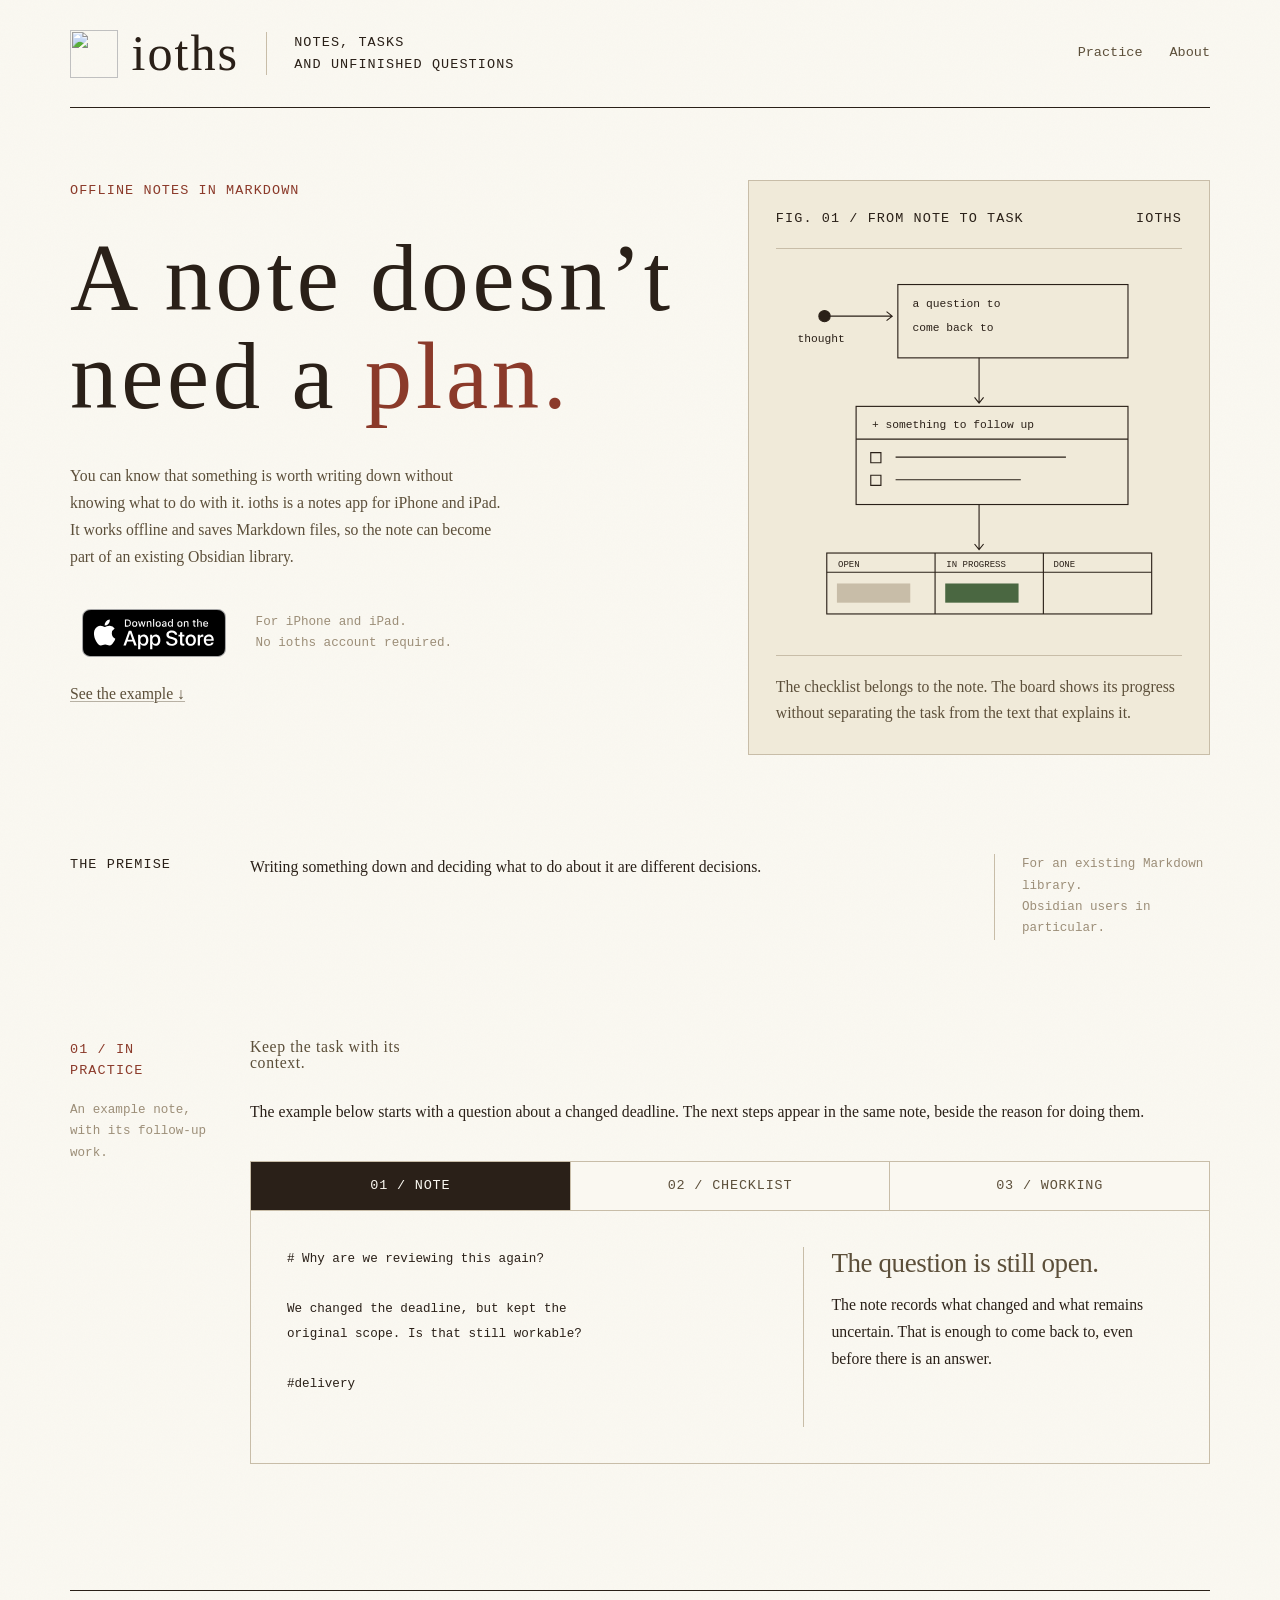
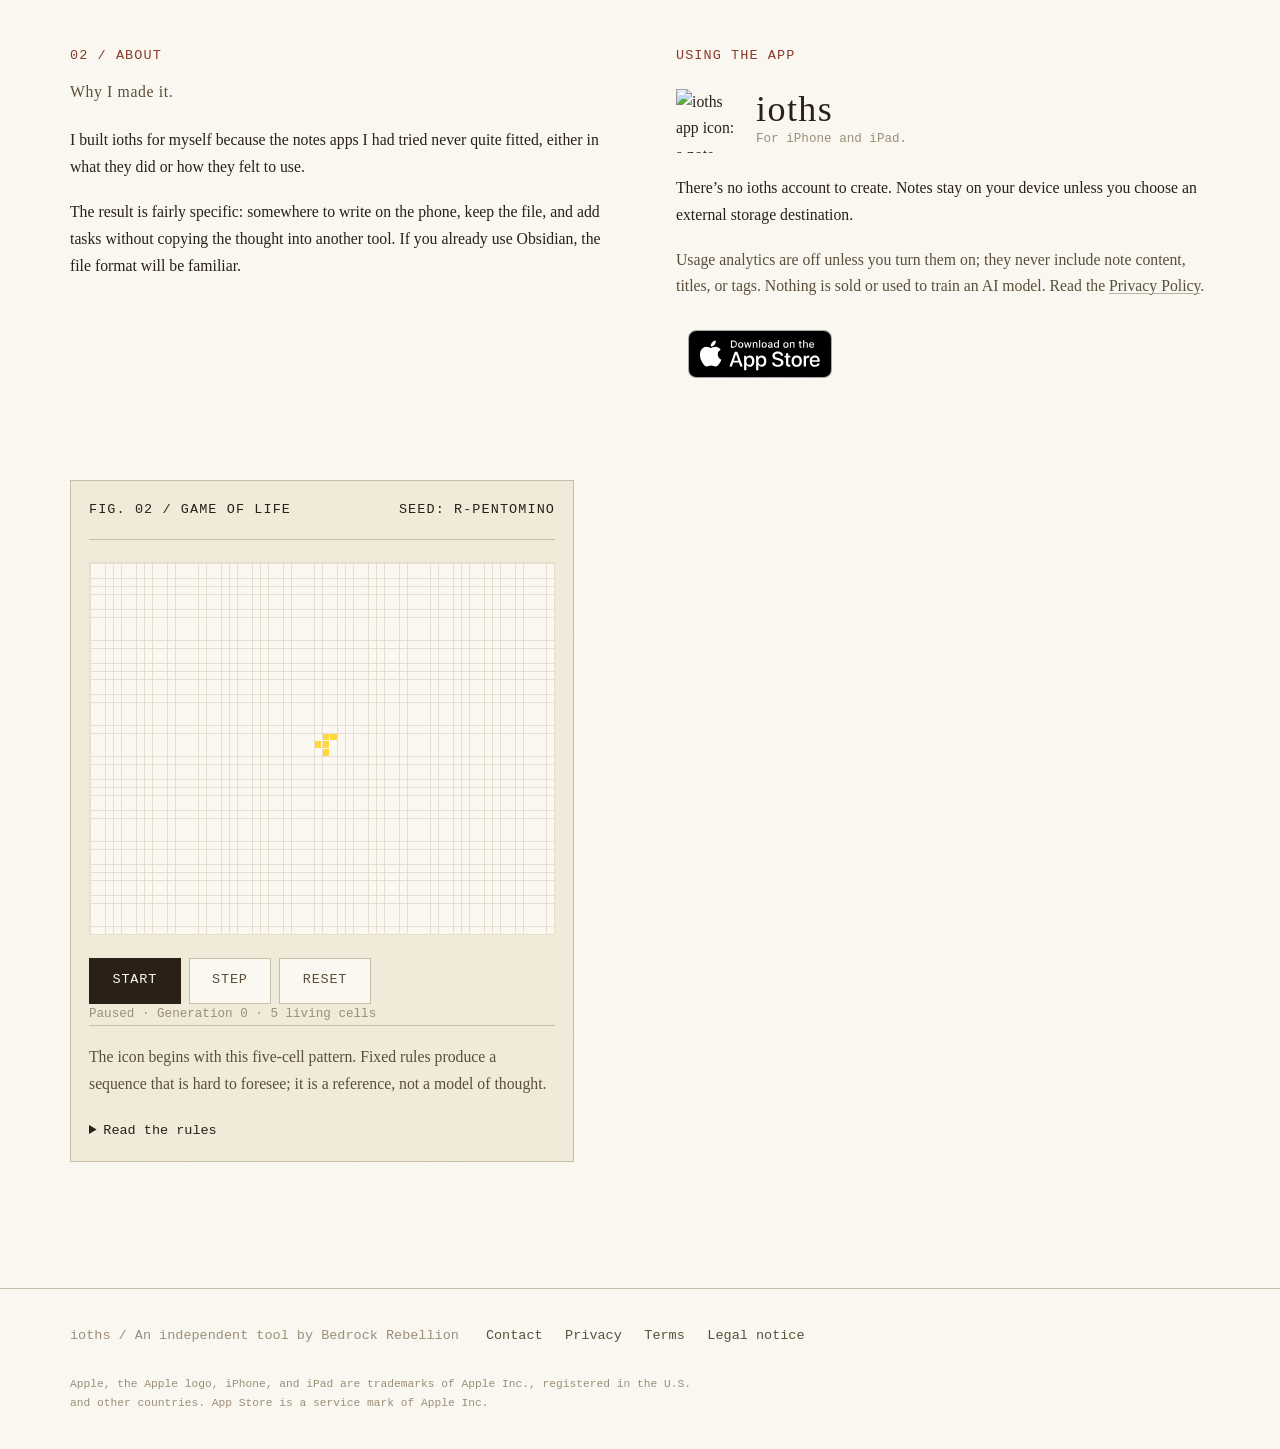
==== commit 7c8be1bc: "Use trademark yellow for Game of Life cells" ====
--- a/index.html
+++ b/index.html
@@ -188,7 +188,7 @@
       const context = canvas.getContext('2d');
       if (!context) return;
       const style = getComputedStyle(canvas);
-      const colors = { paper: style.getPropertyValue('--paper').trim(), grid: style.getPropertyValue('--paper-deep').trim(), cell: style.getPropertyValue('--viz-sage').trim() || style.getPropertyValue('--sage').trim() };
+      const colors = { paper: style.getPropertyValue('--paper').trim(), grid: style.getPropertyValue('--paper-deep').trim(), cell: style.getPropertyValue('--attention').trim() };
       const lifeLabels = {
         start: 'Start',
         pause: 'Pause',
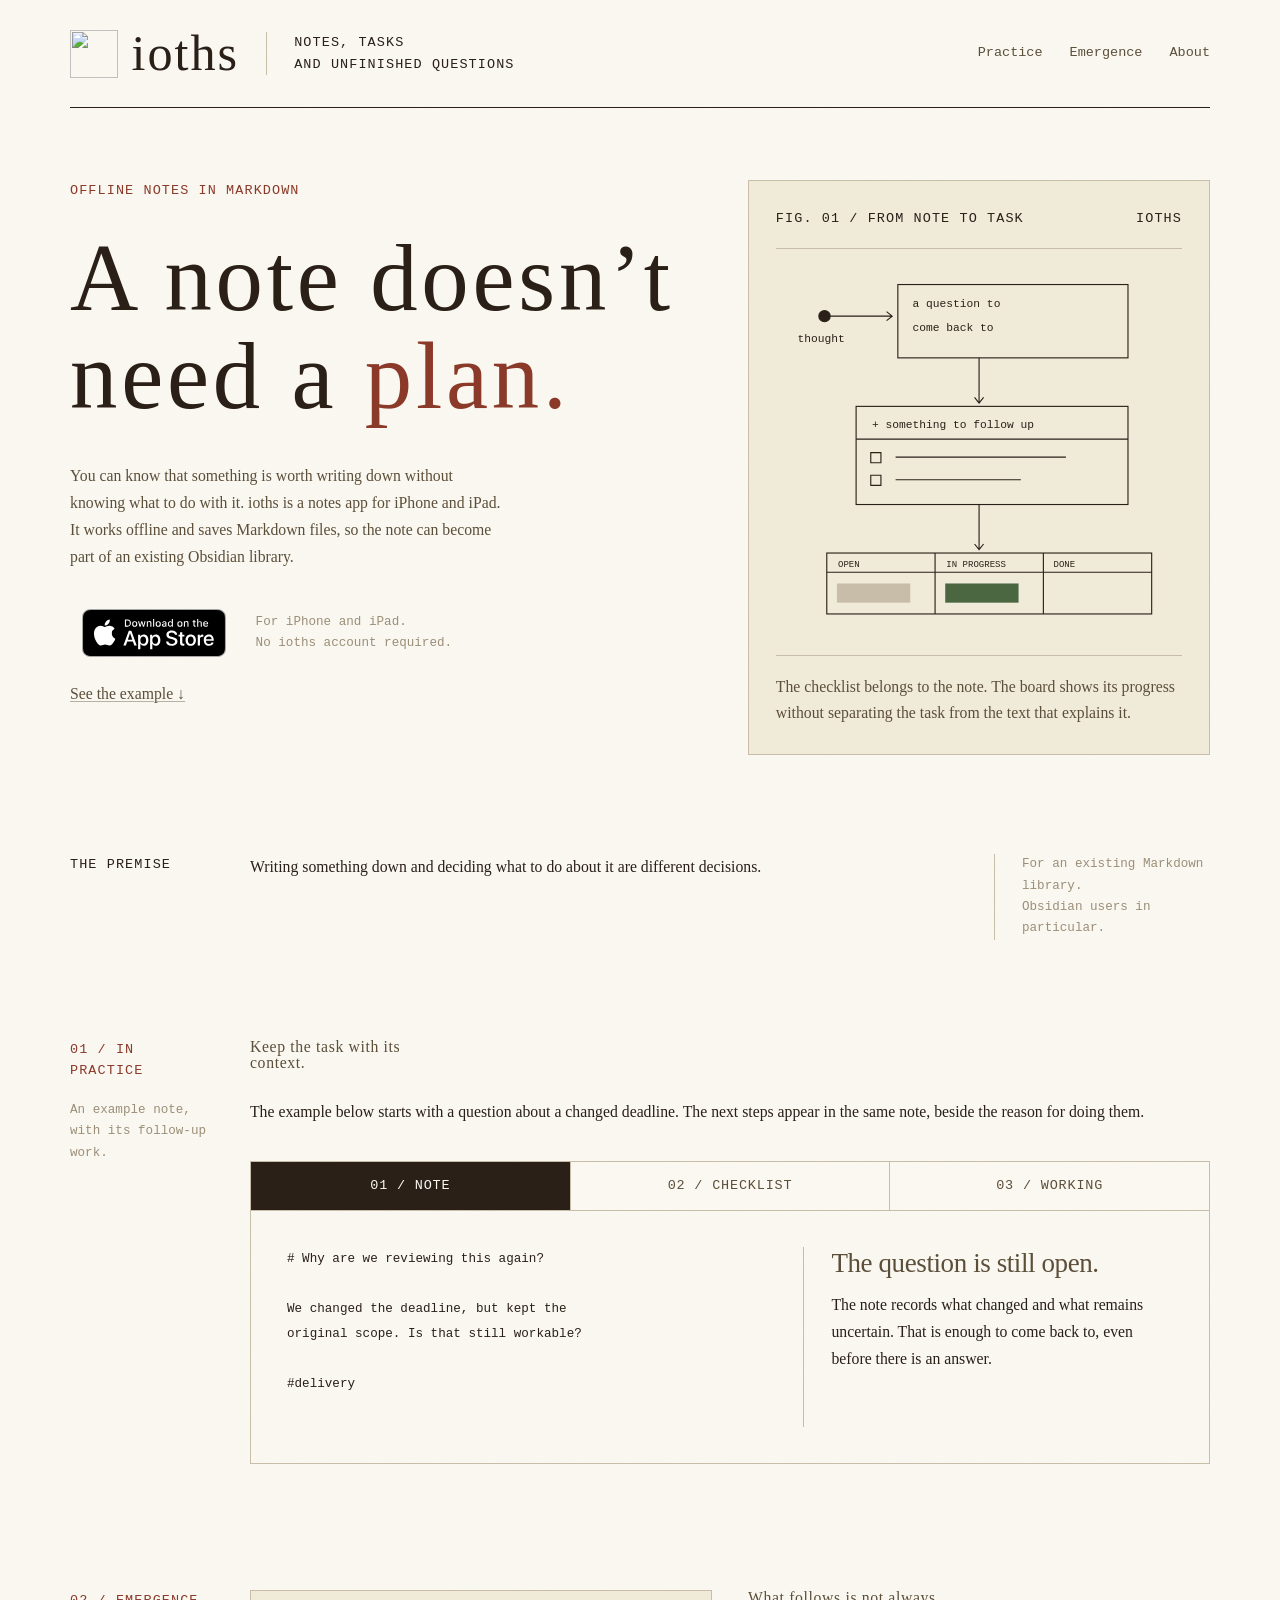
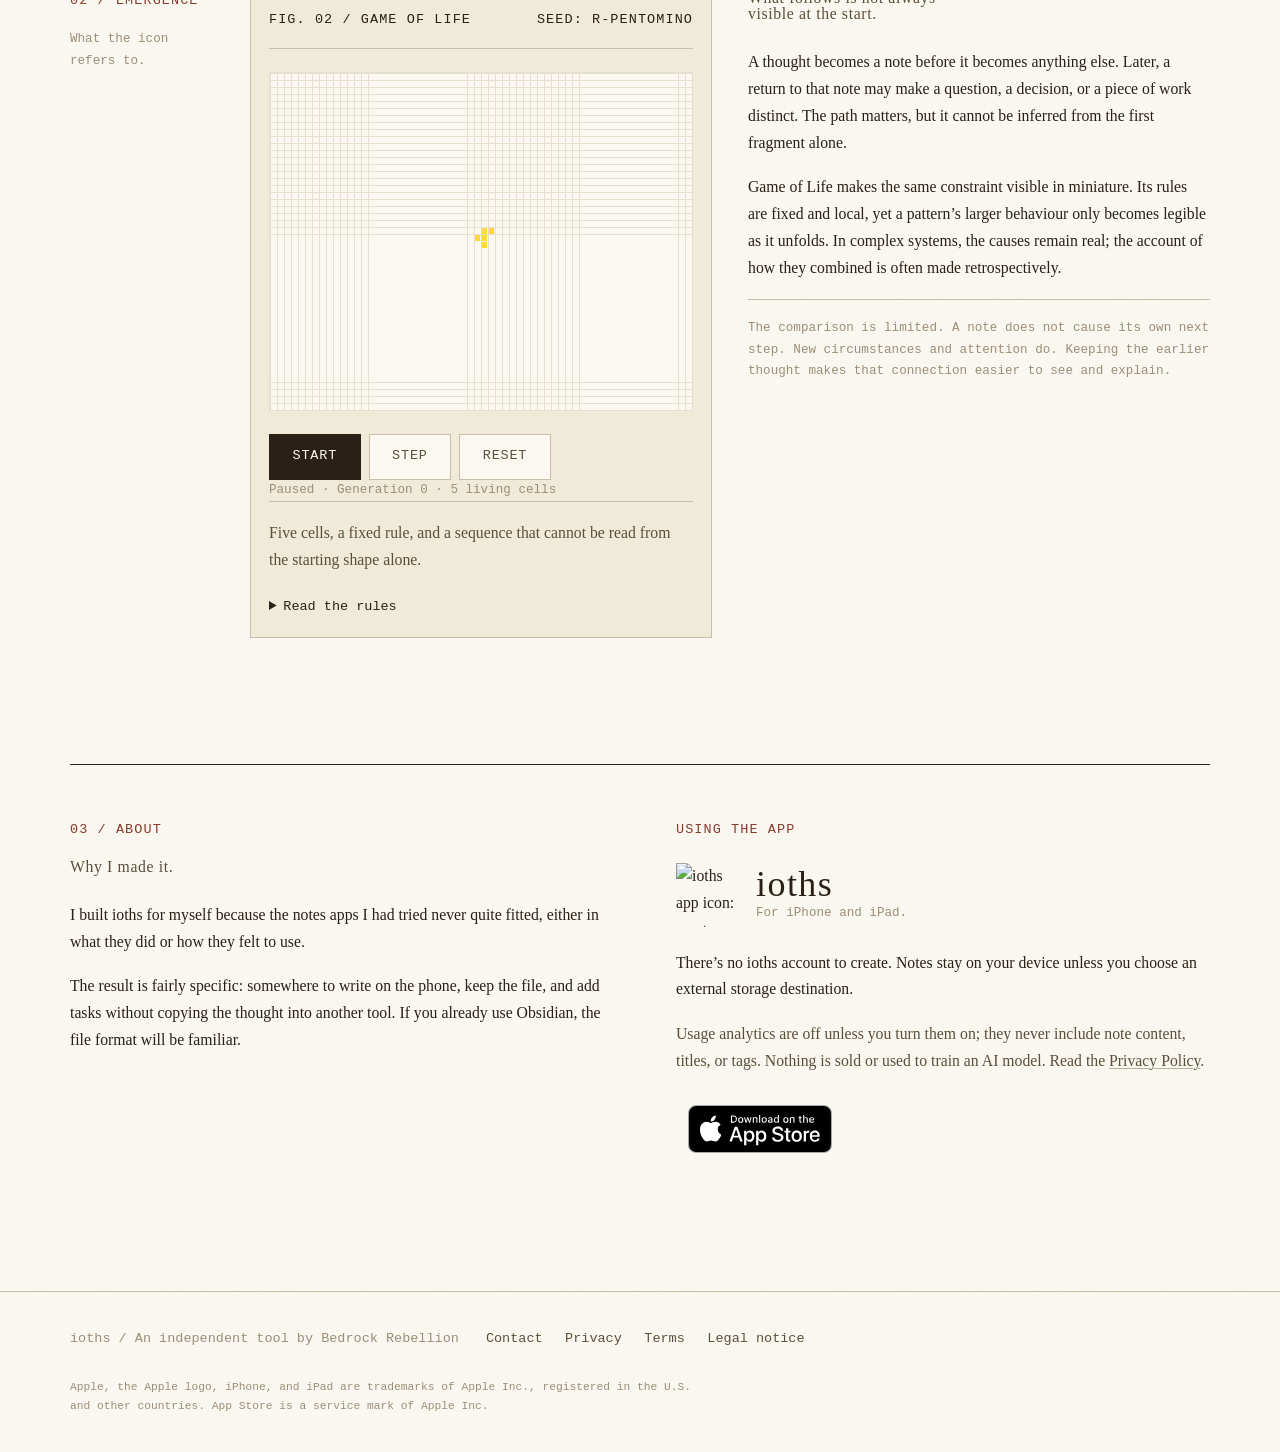
==== commit 72058854: "Add emergence section to public site" ====
--- a/index.html
+++ b/index.html
@@ -53,7 +53,7 @@
         <a class="journal-wordmark" href="/" aria-label="ioths home"><img class="journal-app-icon" src="/icon-why-240.png" alt="" width="48" height="48" decoding="async">ioths</a>
         <span class="journal-label journal-tagline">Notes, tasks<br>and unfinished questions</span>
       </div>
-      <nav aria-label="Page sections"><a href="#practice">Practice</a><a href="#about">About</a></nav>
+      <nav aria-label="Page sections"><a href="#practice">Practice</a><a href="#emergence">Emergence</a><a href="#about">About</a></nav>
     </div>
   </header>
   <main id="main" class="landing-main journal-main journal-wrap">
@@ -118,18 +118,24 @@
         </div>
       </div>
     </section>
+    <section id="emergence" class="journal-section" aria-labelledby="emergence-title">
+      <aside class="journal-margin-note"><p class="journal-label journal-accent">02 / Emergence</p><p class="journal-footnote">What the icon refers to.</p></aside>
+      <div class="journal-emergence-layout">
+        <figure class="journal-life journal-life--emergence" aria-labelledby="life-caption">
+          <div class="journal-plate-head journal-label"><span>Fig. 02 / Game of Life</span><span>Seed: R-pentomino</span></div>
+          <p id="journal-life-fallback" class="journal-life-fallback">This interactive figure needs JavaScript and canvas support. It begins with five living cells in an R-pentomino pattern; the rules are described below.</p>
+          <canvas id="journal-life-field" width="720" height="576" role="img" aria-label="Paused Game of Life field: generation 0, 5 living cells" aria-describedby="life-caption" hidden></canvas>
+          <div id="journal-life-controls" class="journal-life-controls" role="group" aria-label="Game of Life controls" hidden><button id="journal-life-toggle" type="button" aria-pressed="false" aria-controls="journal-life-field">Start</button><button id="journal-life-step" type="button" aria-controls="journal-life-field">Step</button><button id="journal-life-reset" type="button" aria-controls="journal-life-field">Reset</button></div>
+          <p id="journal-life-status" class="journal-footnote journal-life-status" role="status" aria-live="polite" aria-atomic="true" hidden></p>
+          <figcaption id="life-caption" class="journal-plate-caption">Five cells, a fixed rule, and a sequence that cannot be read from the starting shape alone.</figcaption>
+          <details class="journal-life-rules"><summary>Read the rules</summary><p>A living cell survives with two or three living neighbours. An empty cell becomes alive with exactly three. All other cells are empty in the next generation. Every cell updates at the same time.</p><p>This field is finite: the left and right edges join, as do the top and bottom. A pattern that reaches an edge can return from the other side.</p><a class="journal-text-link" href="https://platoscave.bedrockrebel.app/modules/emergence/" target="_blank" rel="noopener noreferrer">More on emergence at Plato’s Cave <span aria-hidden="true">↗</span></a></details>
+        </figure>
+        <div class="journal-emergence-copy"><h2 id="emergence-title">What follows is not always visible at the start.</h2><p>A thought becomes a note before it becomes anything else. Later, a return to that note may make a question, a decision, or a piece of work distinct. The path matters, but it cannot be inferred from the first fragment alone.</p><p>Game of Life makes the same constraint visible in miniature. Its rules are fixed and local, yet a pattern’s larger behaviour only becomes legible as it unfolds. In complex systems, the causes remain real; the account of how they combined is often made retrospectively.</p><p class="journal-footnote">The comparison is limited. A note does not cause its own next step. New circumstances and attention do. Keeping the earlier thought makes that connection easier to see and explain.</p></div>
+      </div>
+    </section>
     <section id="about" class="journal-end" aria-labelledby="about-title">
-      <div><p class="journal-label journal-accent">02 / About</p><h2 id="about-title">Why I made it.</h2><p>I built ioths for myself because the notes apps I had tried never quite fitted, either in what they did or how they felt to use.</p><p>The result is fairly specific: somewhere to write on the phone, keep the file, and add tasks without copying the thought into another tool. If you already use Obsidian, the file format will be familiar.</p></div>
+      <div><p class="journal-label journal-accent">03 / About</p><h2 id="about-title">Why I made it.</h2><p>I built ioths for myself because the notes apps I had tried never quite fitted, either in what they did or how they felt to use.</p><p>The result is fairly specific: somewhere to write on the phone, keep the file, and add tasks without copying the thought into another tool. If you already use Obsidian, the file format will be familiar.</p></div>
       <div><p class="journal-label journal-accent">Using the app</p><div class="journal-app-identity"><img class="journal-app-icon" src="/icon-why-240.png" alt="ioths app icon: a note dissolving into yellow cells" width="64" height="64" loading="lazy" decoding="async"><div><h3>IOTHS</h3><p class="journal-footnote">For iPhone and iPad.</p></div></div><p>There’s no ioths account to create. Notes stay on your device unless you choose an external storage destination.</p><p class="journal-legal-note">Usage analytics are off unless you turn them on; they never include note content, titles, or tags. Nothing is sold or used to train an AI model. Read the <a href="/legal/privacy">Privacy Policy</a>.</p><a class="app-store-badge app-store-badge--closing" href="https://apps.apple.com/app/id6787224776" target="_blank" rel="noopener noreferrer" aria-label="Download ioths on the App Store"><img src="/assets/marketing/download-on-the-app-store.svg" alt="Download on the App Store" width="144" height="48"></a></div>
-      <figure class="journal-life journal-life--reference" aria-labelledby="life-caption">
-        <div class="journal-plate-head journal-label"><span>Fig. 02 / Game of Life</span><span>Seed: R-pentomino</span></div>
-        <p id="journal-life-fallback" class="journal-life-fallback">This interactive figure needs JavaScript and canvas support. It begins with five living cells in an R-pentomino pattern; the rules are described below.</p>
-        <canvas id="journal-life-field" width="720" height="576" role="img" aria-label="Paused Game of Life field: generation 0, 5 living cells" aria-describedby="life-caption" hidden></canvas>
-        <div id="journal-life-controls" class="journal-life-controls" role="group" aria-label="Game of Life controls" hidden><button id="journal-life-toggle" type="button" aria-pressed="false" aria-controls="journal-life-field">Start</button><button id="journal-life-step" type="button" aria-controls="journal-life-field">Step</button><button id="journal-life-reset" type="button" aria-controls="journal-life-field">Reset</button></div>
-        <p id="journal-life-status" class="journal-footnote journal-life-status" role="status" aria-live="polite" aria-atomic="true" hidden></p>
-        <figcaption id="life-caption" class="journal-plate-caption">The icon begins with this five-cell pattern. Fixed rules produce a sequence that is hard to foresee; it is a reference, not a model of thought.</figcaption>
-        <details class="journal-life-rules"><summary>Read the rules</summary><p>A living cell survives with two or three living neighbours. An empty cell becomes alive with exactly three. All other cells are empty in the next generation. Every cell updates at the same time.</p><p>This field is finite: the left and right edges join, as do the top and bottom. A pattern that reaches an edge can return from the other side.</p><a class="journal-text-link" href="https://platoscave.bedrockrebel.app/modules/emergence/" target="_blank" rel="noopener noreferrer">More on emergence at Plato’s Cave <span aria-hidden="true">↗</span></a></details>
-      </figure>
     </section>
   </main>
   <footer class="journal-footer"><div class="journal-wrap"><p>ioths / An independent tool by Bedrock Rebellion</p><nav aria-label="Legal and support"><a href="/support">Contact</a><a href="/legal/privacy">Privacy</a><a href="/legal/terms">Terms</a><a href="/legal/legal-notice">Legal notice</a></nav><p class="journal-trademark">Apple, the Apple logo, iPhone, and iPad are trademarks of Apple Inc., registered in the U.S. and other countries. App Store is a service mark of Apple Inc.</p></div></footer>
--- a/style.css
+++ b/style.css
@@ -1423,11 +1423,21 @@
 }
 html[data-design="research-journal"] .journal-explanation h3 { margin-bottom: .75rem; }
 html[data-design="research-journal"] .journal-life { margin-top: 2rem; }
-html[data-design="research-journal"] .journal-end .journal-life--reference {
-  grid-column: 1 / -1;
-  width: min(100%, 28rem);
-  margin-top: 1rem;
+html[data-design="research-journal"] .journal-emergence-layout {
+  display: grid;
+  grid-template-columns: minmax(0, 1fr) minmax(0, 1fr);
+  align-items: start;
+  gap: 2rem;
+}
+html[data-design="research-journal"] .journal-life--emergence {
+  margin-top: 0;
   padding: 1rem;
+}
+html[data-design="research-journal"] .journal-emergence-copy h2 { margin-bottom: 1.5rem; }
+html[data-design="research-journal"] .journal-emergence-copy p + p { margin-top: 1rem; }
+html[data-design="research-journal"] .journal-emergence-copy .journal-footnote {
+  padding-top: 1rem;
+  border-top: 1px solid var(--ink-ghost);
 }
 html[data-design="research-journal"] .journal-life canvas {
   display: block;
@@ -1513,10 +1523,10 @@
   html[data-design="research-journal"] .journal-abstract { grid-template-columns: 1fr; gap: 1rem; }
   html[data-design="research-journal"] .journal-abstract .journal-footnote { grid-column: auto; }
   html[data-design="research-journal"] .journal-section { padding-top: 3rem; }
+  html[data-design="research-journal"] .journal-emergence-layout { grid-template-columns: 1fr; gap: 1.5rem; }
   html[data-design="research-journal"] .journal-specimen-panel { grid-template-columns: 1fr; gap: 1.25rem; padding: 1.25rem; }
   html[data-design="research-journal"] .journal-explanation { padding: 1.25rem 0 0; border-top: 1px solid var(--ink-ghost); border-left: 0; }
   html[data-design="research-journal"] .journal-end { grid-template-columns: 1fr; gap: 2rem; margin-top: 3rem !important; padding-top: 2rem; }
-  html[data-design="research-journal"] .journal-end .journal-life--reference { width: 100%; }
   html[data-design="research-journal"] .journal-footer { margin-top: 3rem; }
 }
 @media (max-width: 420px) {
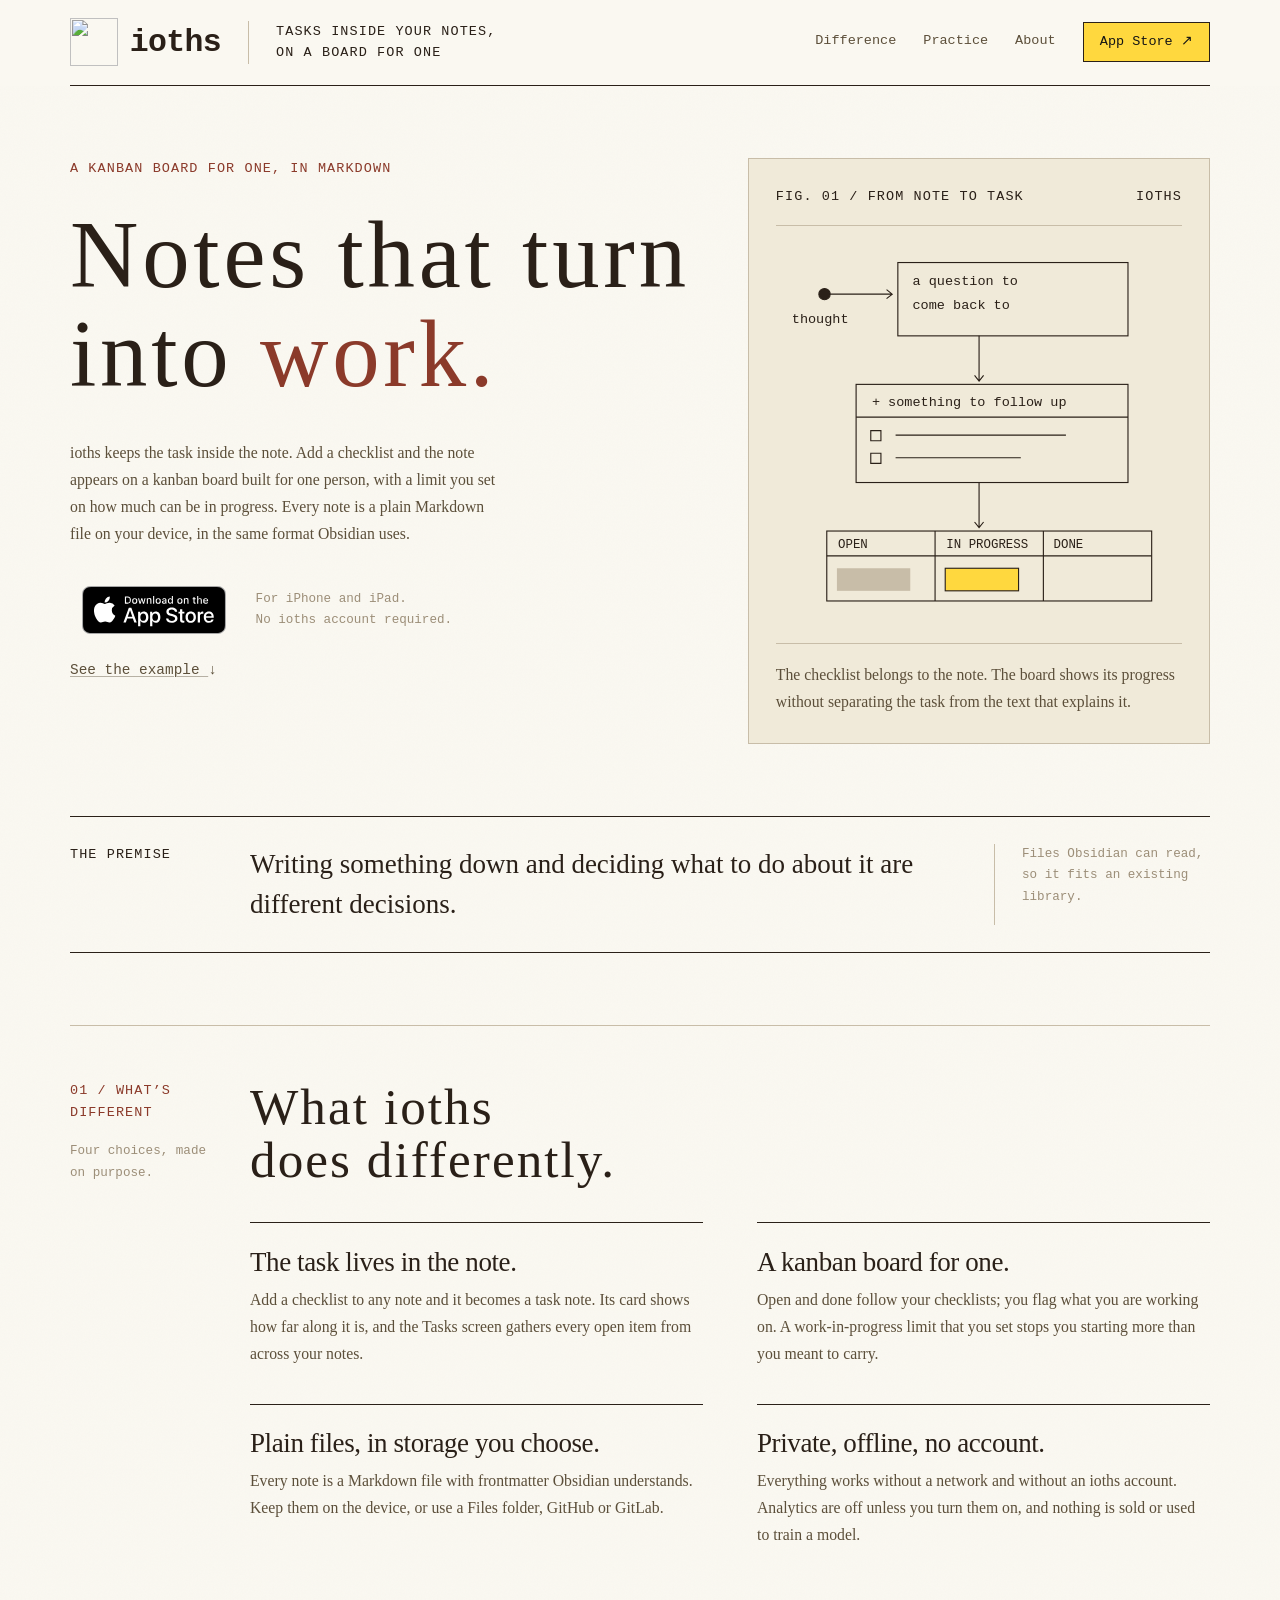
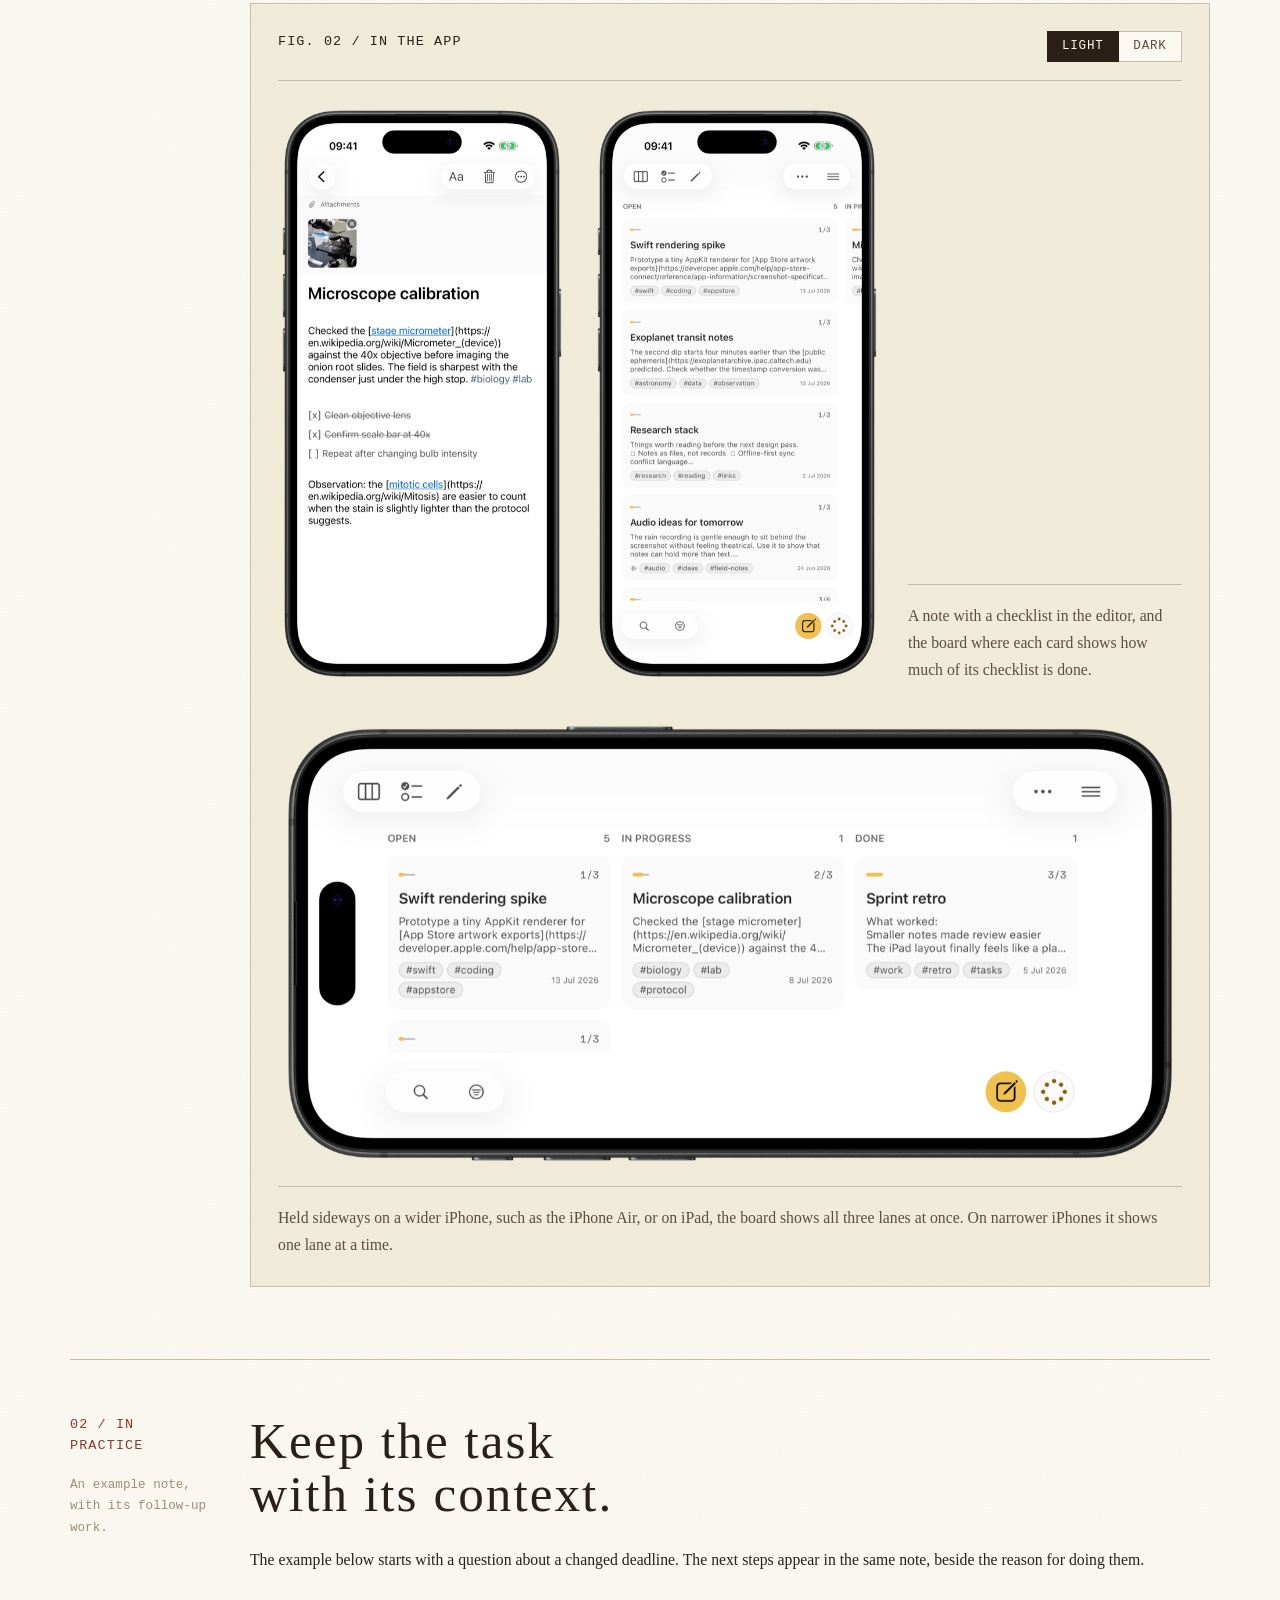
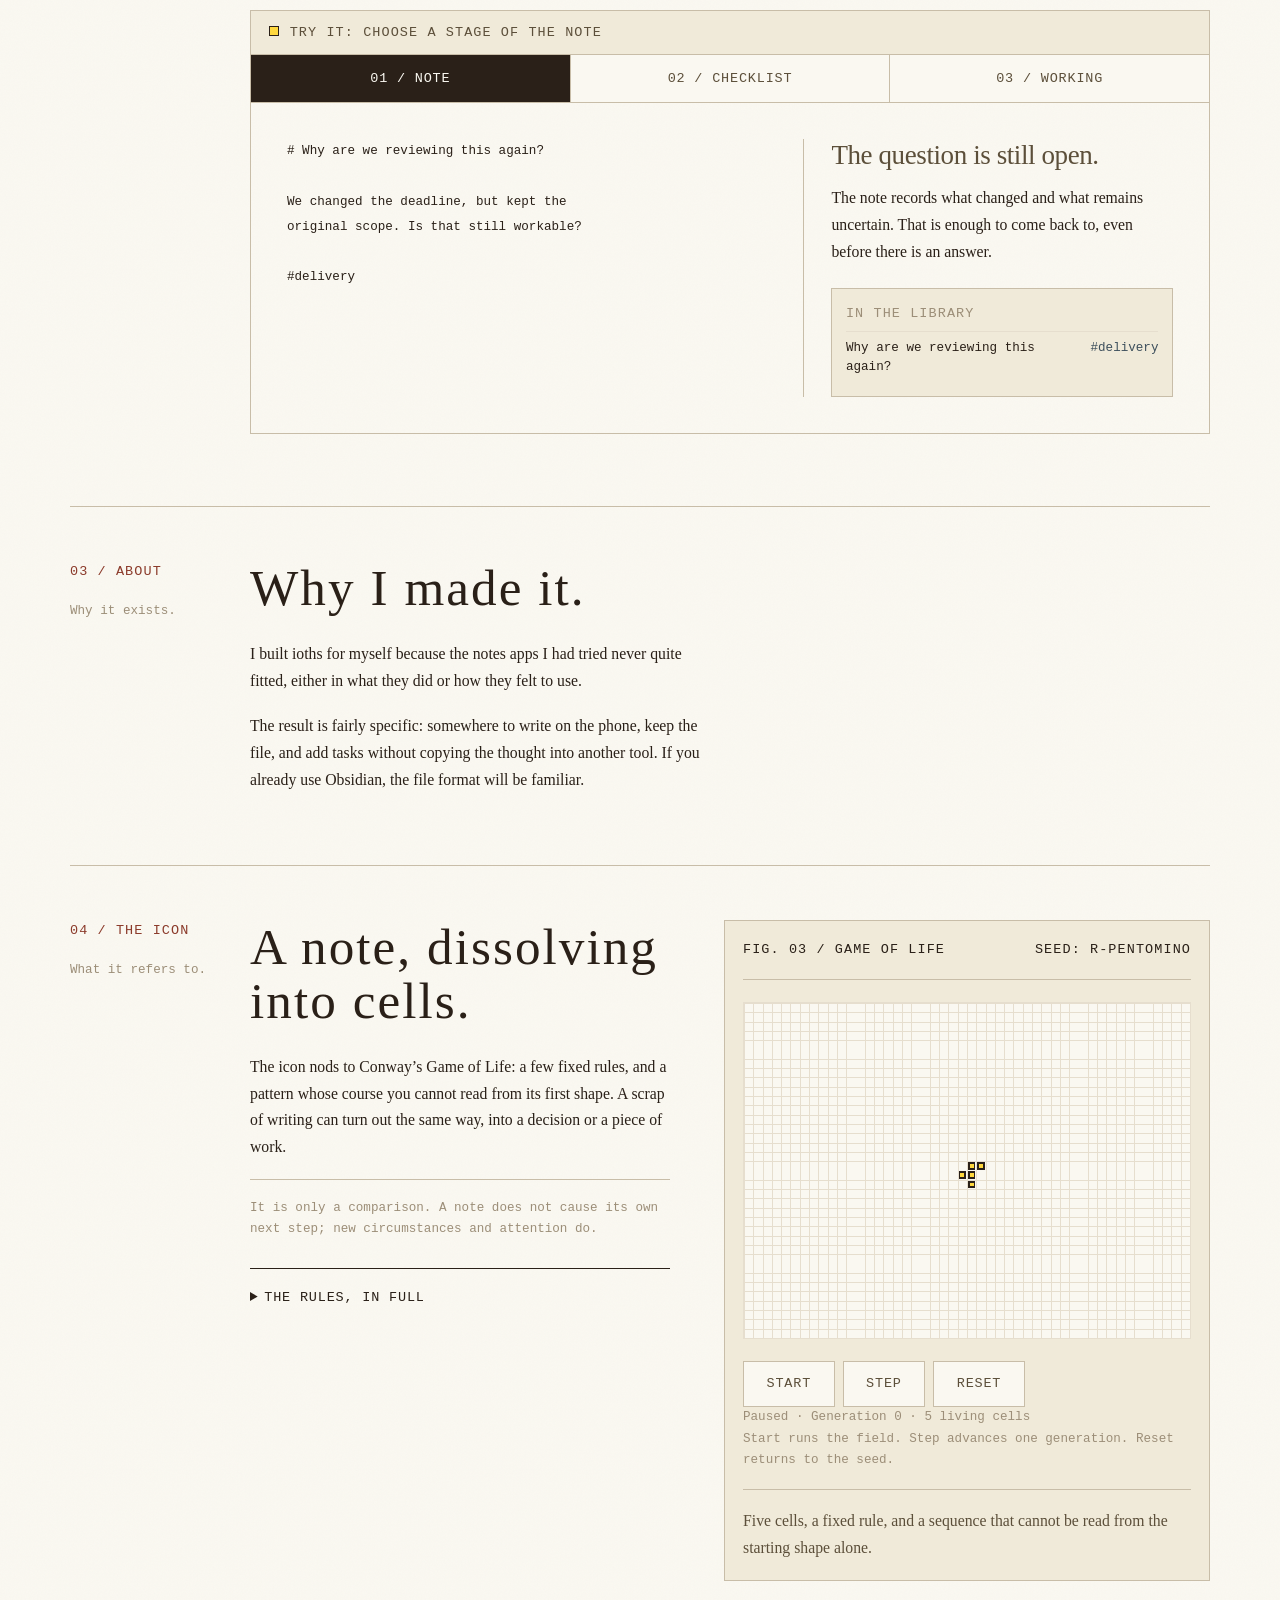
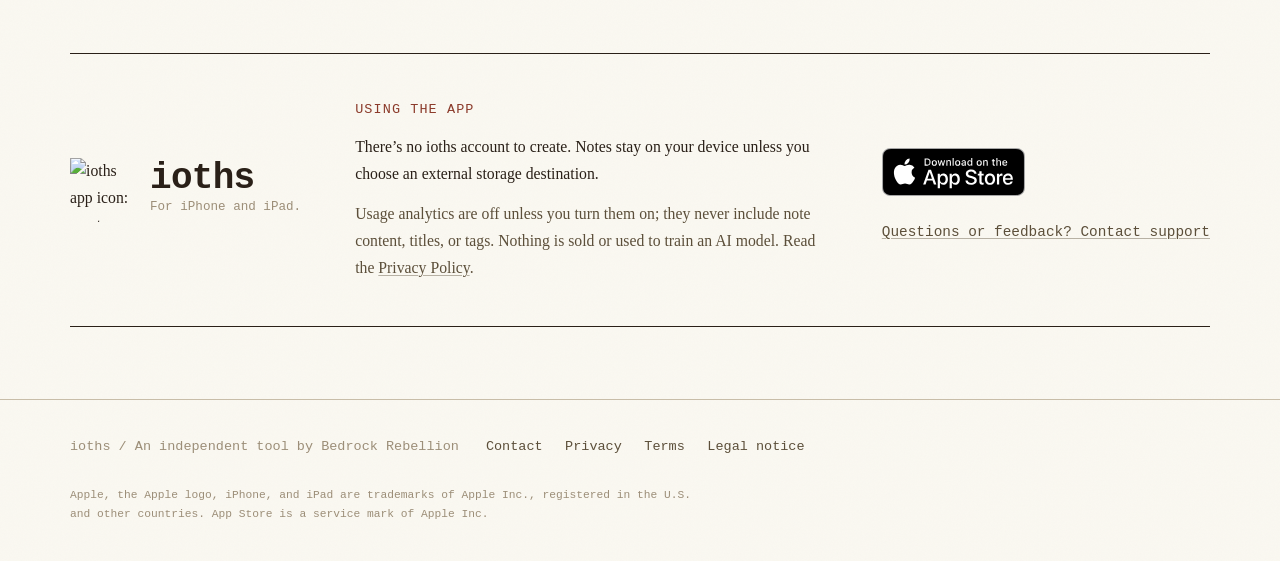
==== commit a1d74ed4: "Reposition landing page around notes that turn into work Lead with the mechanism instead of "a notes" ====
--- a/index.html
+++ b/index.html
@@ -1,37 +1,38 @@
 <!DOCTYPE html>
-<html lang="en" data-theme="plain-readable" data-design="research-journal">
+<html lang="en" data-theme="plain-readable">
 <head>
   <meta charset="UTF-8">
   <meta name="viewport" content="width=device-width, initial-scale=1.0">
-  <title>ioths — A note doesn’t need a plan</title>
-  <meta name="description" content="Offline Markdown notes for iPhone and iPad. Write down a question, add tasks when they become clear, and keep the files in a format Obsidian can read.">
+  <script>document.documentElement.classList.add('js');</script>
+  <title>ioths — Notes that turn into work</title>
+  <meta name="description" content="Notes that turn into work, on iPhone and iPad. A checklist in a note becomes a task on a kanban board for one, in plain Markdown files. Offline, no account.">
   <meta name="robots" content="index, follow, max-image-preview:large, max-snippet:-1, max-video-preview:-1">
   <meta name="author" content="Bedrock Rebellion">
   <meta name="theme-color" content="#ffffff">
   <meta name="apple-itunes-app" content="app-id=6787224776">
-  <link rel="alternate" type="text/plain" href="/llms.txt" title="IOTHS product information">
+  <link rel="alternate" type="text/plain" href="/llms.txt" title="ioths product information">
   <link rel="canonical" href="https://ioths.bedrockrebel.app/">
   <script src="https://cdn.telemetrydeck.com/websdk/telemetrydeck.min.js" data-app-id="1DCF7FFD-85DF-487C-93D3-439C23BFA67A" defer></script>
   <meta property="og:type" content="website">
   <meta property="og:url" content="https://ioths.bedrockrebel.app/">
-  <meta property="og:site_name" content="IOTHS">
-  <meta property="og:title" content="ioths — A note doesn’t need a plan">
-  <meta property="og:description" content="Offline Markdown notes for iPhone and iPad. Write down a question, add tasks when they become clear, and keep the files in a format Obsidian can read.">
+  <meta property="og:site_name" content="ioths">
+  <meta property="og:title" content="ioths — Notes that turn into work">
+  <meta property="og:description" content="Notes that turn into work, on iPhone and iPad. A checklist in a note becomes a task on a kanban board for one, in plain Markdown files. Offline, no account.">
   <meta property="og:image" content="https://ioths.bedrockrebel.app/assets/marketing/social-card.png">
   <meta property="og:image:type" content="image/png">
   <meta property="og:image:width" content="1200">
   <meta property="og:image:height" content="630">
-  <meta property="og:image:alt" content="IOTHS: private Markdown capture for an existing notes library">
+  <meta property="og:image:alt" content="ioths: notes that turn into work. A kanban board for one, with offline-first plain files that are private by default.">
   <meta name="twitter:card" content="summary_large_image">
-  <meta name="twitter:title" content="ioths — A note doesn’t need a plan">
-  <meta name="twitter:description" content="Offline Markdown notes for iPhone and iPad. Write down a question, add tasks when they become clear, and keep the files in a format Obsidian can read.">
+  <meta name="twitter:title" content="ioths — Notes that turn into work">
+  <meta name="twitter:description" content="Notes that turn into work, on iPhone and iPad. A checklist in a note becomes a task on a kanban board for one, in plain Markdown files. Offline, no account.">
   <meta name="twitter:image" content="https://ioths.bedrockrebel.app/assets/marketing/social-card.png">
-  <meta name="twitter:image:alt" content="IOTHS: private Markdown capture for an existing notes library">
+  <meta name="twitter:image:alt" content="ioths: notes that turn into work. A kanban board for one, with offline-first plain files that are private by default.">
   <script type="application/ld+json">
     {"@context":"https://schema.org","@graph":[
-      {"@type":"WebSite","@id":"https://ioths.bedrockrebel.app/#website","url":"https://ioths.bedrockrebel.app/","name":"IOTHS","alternateName":["ioths","ioths.bedrockrebel.app"],"description":"Offline Markdown notes for iPhone and iPad. Write down a question, add tasks when they become clear, and keep the files in a format Obsidian can read.","about":[{"@type":"Thing","name":"Complexity theory"},{"@type":"Thing","name":"Conway's Game of Life"},{"@type":"Thing","name":"Complex adaptive systems"}],"publisher":{"@id":"https://bedrockrebel.app/#organization"},"inLanguage":"en"},
-      {"@type":"WebPage","@id":"https://ioths.bedrockrebel.app/#webpage","url":"https://ioths.bedrockrebel.app/","name":"IOTHS","isPartOf":{"@id":"https://ioths.bedrockrebel.app/#website"},"mainEntity":{"@id":"https://ioths.bedrockrebel.app/#app"},"primaryImageOfPage":{"@type":"ImageObject","url":"https://ioths.bedrockrebel.app/assets/marketing/social-card.png","width":1200,"height":630},"inLanguage":"en"},
-      {"@type":"SoftwareApplication","@id":"https://ioths.bedrockrebel.app/#app","name":"IOTHS","url":"https://ioths.bedrockrebel.app/","description":"An offline Markdown notes app for iPhone and iPad. Write down a question, add tasks when they become clear, and keep the files in a format Obsidian can read.","applicationCategory":"ProductivityApplication","operatingSystem":["iOS 18.0 or later","iPadOS 18.0 or later"],"image":"https://ioths.bedrockrebel.app/assets/marketing/social-card.png","screenshot":["https://ioths.bedrockrebel.app/assets/marketing/library-744.png","https://ioths.bedrockrebel.app/assets/marketing/kanban-744.png","https://ioths.bedrockrebel.app/assets/marketing/natural-note-744.png","https://ioths.bedrockrebel.app/assets/marketing/raw-markdown-744.png","https://ioths.bedrockrebel.app/assets/marketing/storage-744.png"],"featureList":["Offline-first note capture and editing","Portable Markdown files with YAML frontmatter","Checklist, task, and board views","On-device PDF-to-Markdown conversion","Optional Files-folder, GitHub, GitLab, and OneDrive storage"],"downloadUrl":"https://apps.apple.com/app/id6787224776","installUrl":"https://apps.apple.com/app/id6787224776","sameAs":"https://apps.apple.com/app/id6787224776","mainEntityOfPage":{"@id":"https://ioths.bedrockrebel.app/#webpage"},"softwareHelp":"https://ioths.bedrockrebel.app/support","offers":{"@type":"Offer","price":0,"url":"https://apps.apple.com/app/id6787224776"},"author":{"@id":"https://bedrockrebel.app/#organization"},"publisher":{"@id":"https://bedrockrebel.app/#organization"}},
+      {"@type":"WebSite","@id":"https://ioths.bedrockrebel.app/#website","url":"https://ioths.bedrockrebel.app/","name":"ioths","alternateName":["IOTHS","ioths.bedrockrebel.app"],"description":"Notes that turn into work, on iPhone and iPad. A checklist in a note becomes a task on a kanban board for one, in plain Markdown files. Offline, no account.","about":[{"@type":"Thing","name":"Complexity theory"},{"@type":"Thing","name":"Conway's Game of Life"},{"@type":"Thing","name":"Complex adaptive systems"}],"publisher":{"@id":"https://bedrockrebel.app/#organization"},"inLanguage":"en"},
+      {"@type":"WebPage","@id":"https://ioths.bedrockrebel.app/#webpage","url":"https://ioths.bedrockrebel.app/","name":"ioths","isPartOf":{"@id":"https://ioths.bedrockrebel.app/#website"},"mainEntity":{"@id":"https://ioths.bedrockrebel.app/#app"},"primaryImageOfPage":{"@type":"ImageObject","url":"https://ioths.bedrockrebel.app/assets/marketing/social-card.png","width":1200,"height":630},"inLanguage":"en"},
+      {"@type":"SoftwareApplication","@id":"https://ioths.bedrockrebel.app/#app","name":"ioths","url":"https://ioths.bedrockrebel.app/","description":"An offline app for iPhone and iPad in which a checklist inside a note becomes a task on a kanban board built for one person, with a work-in-progress limit. Notes are plain Markdown files in a format Obsidian can read.","applicationCategory":"ProductivityApplication","operatingSystem":["iOS 18.0 or later","iPadOS 18.0 or later"],"image":"https://ioths.bedrockrebel.app/assets/marketing/social-card.png","screenshot":["https://ioths.bedrockrebel.app/assets/marketing/library-744.png","https://ioths.bedrockrebel.app/assets/marketing/kanban-744.png","https://ioths.bedrockrebel.app/assets/marketing/natural-note-744.png","https://ioths.bedrockrebel.app/assets/marketing/raw-markdown-744.png","https://ioths.bedrockrebel.app/assets/marketing/storage-744.png"],"featureList":["Offline-first note capture and editing","Portable Markdown files with YAML frontmatter","Checklist tasks and a kanban board with a work-in-progress limit","On-device PDF-to-Markdown conversion","Optional Files-folder, GitHub, GitLab, and OneDrive storage"],"downloadUrl":"https://apps.apple.com/app/id6787224776","installUrl":"https://apps.apple.com/app/id6787224776","sameAs":"https://apps.apple.com/app/id6787224776","mainEntityOfPage":{"@id":"https://ioths.bedrockrebel.app/#webpage"},"softwareHelp":"https://ioths.bedrockrebel.app/support","offers":{"@type":"Offer","price":0,"url":"https://apps.apple.com/app/id6787224776"},"author":{"@id":"https://bedrockrebel.app/#organization"},"publisher":{"@id":"https://bedrockrebel.app/#organization"}},
       {"@type":"Organization","@id":"https://bedrockrebel.app/#organization","name":"Bedrock Rebellion","url":"https://bedrockrebel.app/"}
     ]}
   </script>
@@ -51,17 +52,17 @@
     <div class="journal-wrap journal-masthead">
       <div class="journal-brand">
         <a class="journal-wordmark" href="/" aria-label="ioths home"><img class="journal-app-icon" src="/icon-why-240.png" alt="" width="48" height="48" decoding="async">ioths</a>
-        <span class="journal-label journal-tagline">Notes, tasks<br>and unfinished questions</span>
-      </div>
-      <nav aria-label="Page sections"><a href="#practice">Practice</a><a href="#emergence">Emergence</a><a href="#about">About</a></nav>
+        <span class="journal-label journal-tagline">Tasks inside your notes,<br>on a board for one</span>
+      </div>
+      <nav aria-label="Page sections"><a href="#difference">Difference</a><a href="#practice">Practice</a><a href="#about">About</a><a class="journal-nav-cta" href="https://apps.apple.com/app/id6787224776" target="_blank" rel="noopener noreferrer">App Store <span aria-hidden="true">↗</span></a></nav>
     </div>
   </header>
-  <main id="main" class="landing-main journal-main journal-wrap">
+  <main id="main" class="journal-main journal-wrap">
     <section class="journal-hero" aria-labelledby="title">
       <div>
-        <p class="journal-label journal-accent">Offline notes in Markdown</p>
-        <h1 id="title">A note doesn’t<br>need a <em>plan.</em></h1>
-        <p class="journal-lead">You can know that something is worth writing down without knowing what to do with it. ioths is a notes app for iPhone and iPad. It works offline and saves Markdown files, so the note can become part of an existing Obsidian library.</p>
+        <p class="journal-label journal-accent">A kanban board for one, in Markdown</p>
+        <h1 id="title">Notes that turn into <em>work.</em></h1>
+        <p class="journal-lead">ioths keeps the task inside the note. Add a checklist and the note appears on a kanban board built for one person, with a limit you set on how much can be in progress. Every note is a plain Markdown file on your device, in the same format Obsidian uses.</p>
         <div class="journal-download">
           <a class="app-store-badge" href="https://apps.apple.com/app/id6787224776" target="_blank" rel="noopener noreferrer" aria-label="Download ioths on the App Store"><img src="/assets/marketing/download-on-the-app-store.svg" alt="Download on the App Store" width="144" height="48"></a>
           <p class="journal-footnote">For iPhone and iPad.<br>No ioths account required.</p>
@@ -69,73 +70,119 @@
         <a class="journal-text-link" href="#practice">See the example <span aria-hidden="true">↓</span></a>
       </div>
       <figure class="journal-plate">
-        <div class="journal-plate-head journal-label"><span>Fig. 01 / From note to task</span><span>IOTHS</span></div>
-        <svg viewBox="0 0 360 320" role="img" aria-labelledby="journal-diagram-title journal-diagram-desc">
+        <div class="journal-plate-head journal-label"><span>Fig. 01 / From note to task</span><span>ioths</span></div>
+        <svg viewBox="0 0 360 330" role="img" aria-labelledby="journal-diagram-title journal-diagram-desc">
           <title id="journal-diagram-title">A note with a checklist, shown on the board</title>
           <desc id="journal-diagram-desc">Write a note, add checklist items, then see its progress on the board. The checklist stays in the note.</desc>
-          <g fill="none" stroke="currentColor" stroke-width="1"><circle cx="43" cy="40" r="5" fill="currentColor"/><path d="M48 40h55m-5-4 5 4-5 4M180 77v40m-4-5 4 5 4-5M180 207v40m-4-5 4 5 4-5"/><rect x="108" y="12" width="204" height="65"/><rect x="71" y="120" width="241" height="87"/><path d="M71 149h241M84 161h9v9h-9zm0 20h9v9h-9zm22-16h151m-151 20h111"/><rect x="45" y="250" width="288" height="54"/><path d="M141 250v54m96-54v54M45 267h288"/><rect class="diagram-note" x="54" y="277" width="65" height="17" stroke="none"/><rect class="diagram-active" x="150" y="277" width="65" height="17" stroke="none"/></g>
-          <g fill="currentColor" font-family="monospace" font-size="10"><text x="19" y="63">thought</text><text x="121" y="32">a question to</text><text x="121" y="53">come back to</text><text x="85" y="139">+ something to follow up</text><text x="55" y="262" font-size="8">OPEN</text><text x="151" y="262" font-size="8">IN PROGRESS</text><text x="246" y="262" font-size="8">DONE</text></g>
+          <g fill="none" stroke="currentColor" stroke-width="1"><circle cx="43" cy="40" r="5" fill="currentColor"/><path d="M48 40h55m-5-4 5 4-5 4M180 77v40m-4-5 4 5 4-5M180 207v40m-4-5 4 5 4-5"/><rect x="108" y="12" width="204" height="65"/><rect x="71" y="120" width="241" height="87"/><path d="M71 149h241M84 161h9v9h-9zm0 20h9v9h-9zm22-16h151m-151 20h111"/><rect x="45" y="250" width="288" height="62"/><path d="M141 250v62m96-62v62M45 272h288"/><rect class="diagram-note" x="54" y="283" width="65" height="20" stroke="none"/><rect class="diagram-active" x="150" y="283" width="65" height="20"/></g>
+          <g fill="currentColor" font-family="monospace" font-size="12"><text x="14" y="66">thought</text><text x="121" y="32">a question to</text><text x="121" y="53">come back to</text><text x="85" y="139">+ something to follow up</text><text x="55" y="265" font-size="11">OPEN</text><text x="151" y="265" font-size="11">IN PROGRESS</text><text x="246" y="265" font-size="11">DONE</text></g>
         </svg>
         <figcaption class="journal-plate-caption">The checklist belongs to the note. The board shows its progress without separating the task from the text that explains it.</figcaption>
       </figure>
     </section>
-    <section class="journal-abstract" aria-label="The premise">
+    <section class="journal-abstract reveal" aria-label="The premise">
       <span class="journal-label">The premise</span>
       <p>Writing something down and deciding what to do about it are different decisions.</p>
-      <p class="journal-footnote">For an existing Markdown library.<br>Obsidian users in particular.</p>
-    </section>
-    <section id="practice" class="journal-section" aria-labelledby="practice-title">
-      <aside class="journal-margin-note"><p class="journal-label journal-accent">01 / In practice</p><p class="journal-footnote">An example note, with its follow-up work.</p></aside>
+      <p class="journal-footnote">Files Obsidian can read,<br>so it fits an existing library.</p>
+    </section>
+    <section id="difference" class="journal-section reveal" aria-labelledby="difference-title">
+      <aside class="journal-margin-note"><p class="journal-label journal-accent">01 / What’s different</p><p class="journal-footnote">Four choices, made on purpose.</p></aside>
+      <div>
+        <h2 id="difference-title">What ioths does differently.</h2>
+        <div class="journal-points">
+          <div class="journal-point"><h3 id="tasks-kanban-title">The task lives in the note.</h3><p>Add a checklist to any note and it becomes a task note. Its card shows how far along it is, and the Tasks screen gathers every open item from across your notes.</p></div>
+          <div class="journal-point"><h3>A kanban board for one.</h3><p>Open and done follow your checklists; you flag what you are working on. A work-in-progress limit that you set stops you starting more than you meant to carry.</p></div>
+          <div class="journal-point"><h3 id="plain-files-title">Plain files, in storage you choose.</h3><p>Every note is a Markdown file with frontmatter Obsidian understands. Keep them on the device, or use a Files folder, GitHub or GitLab.</p></div>
+          <div class="journal-point"><h3 id="privacy-title">Private, offline, no account.</h3><p>Everything works without a network and without an ioths account. Analytics are off unless you turn them on, and nothing is sold or used to train a model.</p></div>
+        </div>
+        <div class="journal-shots" data-shots>
+          <div class="journal-plate-head journal-label"><span>Fig. 02 / In the app</span><div class="journal-appearance" role="group" aria-label="Appearance of the screenshots" hidden><button type="button" data-appearance="light" aria-pressed="true">Light</button><button type="button" data-appearance="dark" aria-pressed="false">Dark</button></div></div>
+          <figure class="journal-shots-row">
+            <img class="shot-light" src="/assets/marketing/note-light-496.png" srcset="/assets/marketing/note-light-496.png 496w, /assets/marketing/note-light-744.png 744w" sizes="16rem" alt="A note in the ioths editor, with a photo attachment, a paragraph of text and a checklist of two completed items and one open item." width="496" height="998" loading="lazy" decoding="async">
+            <img class="shot-dark" src="/assets/marketing/note-dark-496.png" srcset="/assets/marketing/note-dark-496.png 496w, /assets/marketing/note-dark-744.png 744w" sizes="16rem" alt="The same note in the ioths editor in dark appearance." width="496" height="998" loading="lazy" decoding="async">
+            <img class="shot-light" src="/assets/marketing/board-light-496.png" srcset="/assets/marketing/board-light-496.png 496w, /assets/marketing/board-light-744.png 744w" sizes="16rem" alt="The ioths board on an iPhone held upright, showing note cards in an Open lane. Each card shows a title, a preview, tags and how far through its checklist the note is, such as 1/3." width="496" height="998" loading="lazy" decoding="async">
+            <img class="shot-dark" src="/assets/marketing/board-dark-496.png" srcset="/assets/marketing/board-dark-496.png 496w, /assets/marketing/board-dark-744.png 744w" sizes="16rem" alt="The same board in dark appearance." width="496" height="998" loading="lazy" decoding="async">
+            <figcaption class="journal-plate-caption">A note with a checklist in the editor, and the board where each card shows how much of its checklist is done.</figcaption>
+          </figure>
+          <figure class="journal-shots-wide">
+            <img class="shot-light" src="/assets/marketing/board-landscape-light-1368.png" alt="The ioths board on an iPhone held sideways. Open, In progress and Done lanes sit side by side, each holding note cards with tags and checklist progress." width="1368" height="679" loading="lazy" decoding="async">
+            <img class="shot-dark" src="/assets/marketing/board-landscape-dark-1368.png" alt="The ioths board on an iPhone held sideways in dark appearance, with Open, In progress and Done lanes side by side." width="1368" height="679" loading="lazy" decoding="async">
+            <figcaption class="journal-plate-caption">Held sideways on a wider iPhone, such as the iPhone Air, or on iPad, the board shows all three lanes at once. On narrower iPhones it shows one lane at a time.</figcaption>
+          </figure>
+        </div>
+      </div>
+    </section>
+    <section id="practice" class="journal-section reveal" aria-labelledby="practice-title">
+      <aside class="journal-margin-note"><p class="journal-label journal-accent">02 / In practice</p><p class="journal-footnote">An example note, with its follow-up work.</p></aside>
       <div>
         <h2 id="practice-title">Keep the task with its context.</h2>
         <p>The example below starts with a question about a changed deadline. The next steps appear in the same note, beside the reason for doing them.</p>
         <div class="journal-specimen" data-specimen>
-          <div class="journal-specimen-controls" role="group" aria-label="Choose a stage of the example note" hidden><button type="button" data-stage="capture" aria-pressed="true" aria-controls="capture-panel">01 / Note</button><button type="button" data-stage="explore" aria-pressed="false" aria-controls="explore-panel">02 / Checklist</button><button type="button" data-stage="focus" aria-pressed="false" aria-controls="focus-panel">03 / Working</button></div>
+          <div class="journal-specimen-controls" hidden><p class="journal-specimen-cue journal-label">Try it: choose a stage of the note</p><div class="journal-specimen-tabs" role="group" aria-label="Choose a stage of the example note"><button type="button" data-stage="capture" aria-pressed="true" aria-controls="capture-panel">01 / Note</button><button type="button" data-stage="explore" aria-pressed="false" aria-controls="explore-panel">02 / Checklist</button><button type="button" data-stage="focus" aria-pressed="false" aria-controls="focus-panel">03 / Working</button></div></div>
           <div id="capture-panel" class="journal-specimen-panel" data-panel="capture"><pre># Why are we reviewing this again?
 
 We changed the deadline, but kept the
 original scope. Is that still workable?
 
-#delivery</pre><div class="journal-explanation"><h3>The question is still open.</h3><p>The note records what changed and what remains uncertain. That is enough to come back to, even before there is an answer.</p></div></div>
+#delivery</pre><div class="journal-explanation"><h3>The question is still open.</h3><p>The note records what changed and what remains uncertain. That is enough to come back to, even before there is an answer.</p><div class="journal-result"><span class="journal-label journal-result-label">In the library</span><ul class="journal-result-list"><li><span>Why are we reviewing this again?</span><span class="journal-tag">#delivery</span></li></ul></div></div></div>
           <div id="explore-panel" class="journal-specimen-panel" data-panel="explore"><pre># Why are we reviewing this again?
 
 We changed the deadline, but kept the
 original scope. Is that still workable?
 
-- [ ] Compare scope with the deadline
-- [ ] Raise the trade-off at the review
-
-#delivery</pre><div class="journal-explanation"><h3>There is something to check.</h3><p>A checklist makes the follow-up explicit. Its open items also appear in Tasks, alongside items from other notes. The original question stays where it was written.</p></div></div>
+<mark>- [ ] Compare scope with the deadline
+- [ ] Raise the trade-off at the review</mark>
+
+#delivery</pre><div class="journal-explanation"><h3>There is something to check.</h3><p>A checklist makes the follow-up explicit. Its open items also appear in Tasks, alongside items from other notes. The original question stays where it was written.</p><div class="journal-result"><span class="journal-label journal-result-label">In Tasks</span><ul class="journal-result-list"><li><span class="journal-check" aria-hidden="true"></span><span>Compare scope with the deadline</span></li><li><span class="journal-check" aria-hidden="true"></span><span>Raise the trade-off at the review</span></li></ul></div></div></div>
           <div id="focus-panel" class="journal-specimen-panel" data-panel="focus"><pre># Why are we reviewing this again?
 
 We changed the deadline, but kept the
 original scope. Is that still workable?
 
-- [x] Compare scope with the deadline
+<mark>- [x] Compare scope with the deadline</mark>
 - [ ] Raise the trade-off at the review
 
-#delivery</pre><div class="journal-explanation"><h3>One item done; one still open.</h3><p>Mark the note in progress to put it in the board’s In Progress lane. The work-in-progress limit caps how many notes carry that status. You choose the limit.</p></div></div>
-        </div>
-      </div>
-    </section>
-    <section id="emergence" class="journal-section" aria-labelledby="emergence-title">
-      <aside class="journal-margin-note"><p class="journal-label journal-accent">02 / Emergence</p><p class="journal-footnote">What the icon refers to.</p></aside>
+#delivery</pre><div class="journal-explanation"><h3>One item done; one still open.</h3><p>Mark the note in progress to put it in the board’s In Progress lane. The work-in-progress limit caps how many notes carry that status. You choose the limit.</p><div class="journal-result"><span class="journal-label journal-result-label">On the board</span><div class="journal-board"><div><span class="journal-lane">Open</span></div><div><span class="journal-lane">In progress</span><span class="journal-card">Why are we reviewing this again? <span class="journal-card-progress">1/2</span></span></div><div><span class="journal-lane">Done</span></div></div></div></div></div>
+        </div>
+      </div>
+    </section>
+    <section id="about" class="journal-section reveal" aria-labelledby="about-title">
+      <aside class="journal-margin-note"><p class="journal-label journal-accent">03 / About</p><p class="journal-footnote">Why it exists.</p></aside>
+      <div class="journal-about-copy"><h2 id="about-title">Why I made it.</h2><p>I built ioths for myself because the notes apps I had tried never quite fitted, either in what they did or how they felt to use.</p><p>The result is fairly specific: somewhere to write on the phone, keep the file, and add tasks without copying the thought into another tool. If you already use Obsidian, the file format will be familiar.</p></div>
+    </section>
+    <section id="emergence" class="journal-section reveal" aria-labelledby="emergence-title">
+      <aside class="journal-margin-note"><p class="journal-label journal-accent">04 / The icon</p><p class="journal-footnote">What it refers to.</p></aside>
       <div class="journal-emergence-layout">
+        <div class="journal-emergence-copy"><h2 id="emergence-title">A note, dissolving into cells.</h2><p>The icon nods to Conway’s Game of Life: a few fixed rules, and a pattern whose course you cannot read from its first shape. A scrap of writing can turn out the same way, into a decision or a piece of work.</p><p class="journal-footnote">It is only a comparison. A note does not cause its own next step; new circumstances and attention do.</p>
+          <details class="journal-rules-block">
+            <summary>The rules, in full</summary>
+            <p>Conway’s Game of Life is played on a grid of square cells. Each cell is either alive or empty. To find the next generation, count each cell’s neighbours: the eight cells that touch it, diagonals included. Then apply four rules.</p>
+            <ol class="journal-rules">
+              <li><strong>Loneliness.</strong> A living cell with fewer than two living neighbours dies.</li>
+              <li><strong>Survival.</strong> A living cell with two or three living neighbours stays alive.</li>
+              <li><strong>Crowding.</strong> A living cell with more than three living neighbours dies.</li>
+              <li><strong>Birth.</strong> An empty cell with exactly three living neighbours becomes alive.</li>
+            </ol>
+            <p>Every cell is judged at the same moment, using only the current generation. The whole grid then changes at once. The mathematician John Conway devised the rules in 1970.</p>
+            <p>The field here is finite: the left and right edges join, as do the top and bottom, so a pattern that leaves one side returns from the other. It starts from the R-pentomino, five cells that take 1,103 generations to settle on an unbounded grid. On a small, wrapped field they unfold differently, so use Step to follow the first few generations.</p>
+            <a class="journal-text-link" href="https://platoscave.bedrockrebel.app/modules/emergence/" target="_blank" rel="noopener noreferrer">More on emergence at Plato’s Cave <span aria-hidden="true">↗</span></a>
+          </details>
+        </div>
         <figure class="journal-life journal-life--emergence" aria-labelledby="life-caption">
-          <div class="journal-plate-head journal-label"><span>Fig. 02 / Game of Life</span><span>Seed: R-pentomino</span></div>
-          <p id="journal-life-fallback" class="journal-life-fallback">This interactive figure needs JavaScript and canvas support. It begins with five living cells in an R-pentomino pattern; the rules are described below.</p>
-          <canvas id="journal-life-field" width="720" height="576" role="img" aria-label="Paused Game of Life field: generation 0, 5 living cells" aria-describedby="life-caption" hidden></canvas>
+          <div class="journal-plate-head journal-label"><span>Fig. 03 / Game of Life</span><span>Seed: R-pentomino</span></div>
+          <p id="journal-life-fallback" class="journal-life-fallback">This interactive figure needs JavaScript and canvas support. It begins with five living cells in an R-pentomino pattern; the rules are described in the text beside it.</p>
+          <canvas id="journal-life-field" width="480" height="360" role="img" aria-label="Paused Game of Life field: generation 0, 5 living cells" aria-describedby="life-caption" hidden></canvas>
           <div id="journal-life-controls" class="journal-life-controls" role="group" aria-label="Game of Life controls" hidden><button id="journal-life-toggle" type="button" aria-pressed="false" aria-controls="journal-life-field">Start</button><button id="journal-life-step" type="button" aria-controls="journal-life-field">Step</button><button id="journal-life-reset" type="button" aria-controls="journal-life-field">Reset</button></div>
           <p id="journal-life-status" class="journal-footnote journal-life-status" role="status" aria-live="polite" aria-atomic="true" hidden></p>
+          <p id="journal-life-hint" class="journal-footnote" hidden>Start runs the field. Step advances one generation. Reset returns to the seed.</p>
           <figcaption id="life-caption" class="journal-plate-caption">Five cells, a fixed rule, and a sequence that cannot be read from the starting shape alone.</figcaption>
-          <details class="journal-life-rules"><summary>Read the rules</summary><p>A living cell survives with two or three living neighbours. An empty cell becomes alive with exactly three. All other cells are empty in the next generation. Every cell updates at the same time.</p><p>This field is finite: the left and right edges join, as do the top and bottom. A pattern that reaches an edge can return from the other side.</p><a class="journal-text-link" href="https://platoscave.bedrockrebel.app/modules/emergence/" target="_blank" rel="noopener noreferrer">More on emergence at Plato’s Cave <span aria-hidden="true">↗</span></a></details>
         </figure>
-        <div class="journal-emergence-copy"><h2 id="emergence-title">What follows is not always visible at the start.</h2><p>A thought becomes a note before it becomes anything else. Later, a return to that note may make a question, a decision, or a piece of work distinct. The path matters, but it cannot be inferred from the first fragment alone.</p><p>Game of Life makes the same constraint visible in miniature. Its rules are fixed and local, yet a pattern’s larger behaviour only becomes legible as it unfolds. In complex systems, the causes remain real; the account of how they combined is often made retrospectively.</p><p class="journal-footnote">The comparison is limited. A note does not cause its own next step. New circumstances and attention do. Keeping the earlier thought makes that connection easier to see and explain.</p></div>
-      </div>
-    </section>
-    <section id="about" class="journal-end" aria-labelledby="about-title">
-      <div><p class="journal-label journal-accent">03 / About</p><h2 id="about-title">Why I made it.</h2><p>I built ioths for myself because the notes apps I had tried never quite fitted, either in what they did or how they felt to use.</p><p>The result is fairly specific: somewhere to write on the phone, keep the file, and add tasks without copying the thought into another tool. If you already use Obsidian, the file format will be familiar.</p></div>
-      <div><p class="journal-label journal-accent">Using the app</p><div class="journal-app-identity"><img class="journal-app-icon" src="/icon-why-240.png" alt="ioths app icon: a note dissolving into yellow cells" width="64" height="64" loading="lazy" decoding="async"><div><h3>IOTHS</h3><p class="journal-footnote">For iPhone and iPad.</p></div></div><p>There’s no ioths account to create. Notes stay on your device unless you choose an external storage destination.</p><p class="journal-legal-note">Usage analytics are off unless you turn them on; they never include note content, titles, or tags. Nothing is sold or used to train an AI model. Read the <a href="/legal/privacy">Privacy Policy</a>.</p><a class="app-store-badge app-store-badge--closing" href="https://apps.apple.com/app/id6787224776" target="_blank" rel="noopener noreferrer" aria-label="Download ioths on the App Store"><img src="/assets/marketing/download-on-the-app-store.svg" alt="Download on the App Store" width="144" height="48"></a></div>
+      </div>
+    </section>
+    <section class="journal-cta reveal" aria-labelledby="cta-title">
+      <div class="journal-app-identity"><img class="journal-app-icon" src="/icon-why-240.png" alt="ioths app icon: a note dissolving into yellow cells" width="64" height="64" loading="lazy" decoding="async"><div><h2 id="cta-title">ioths</h2><p class="journal-footnote">For iPhone and iPad.</p></div></div>
+      <div class="journal-cta-copy"><p class="journal-label journal-accent">Using the app</p><p>There’s no ioths account to create. Notes stay on your device unless you choose an external storage destination.</p><p class="journal-legal-note">Usage analytics are off unless you turn them on; they never include note content, titles, or tags. Nothing is sold or used to train an AI model. Read the <a href="/legal/privacy">Privacy Policy</a>.</p></div>
+      <div class="journal-cta-actions"><a class="app-store-badge" href="https://apps.apple.com/app/id6787224776" target="_blank" rel="noopener noreferrer" aria-label="Download ioths on the App Store"><img src="/assets/marketing/download-on-the-app-store.svg" alt="Download on the App Store" width="144" height="48"></a><a class="journal-text-link" href="/support">Questions or feedback? Contact support</a></div>
     </section>
   </main>
   <footer class="journal-footer"><div class="journal-wrap"><p>ioths / An independent tool by Bedrock Rebellion</p><nav aria-label="Legal and support"><a href="/support">Contact</a><a href="/legal/privacy">Privacy</a><a href="/legal/terms">Terms</a><a href="/legal/legal-notice">Legal notice</a></nav><p class="journal-trademark">Apple, the Apple logo, iPhone, and iPad are trademarks of Apple Inc., registered in the U.S. and other countries. App Store is a service mark of Apple Inc.</p></div></footer>
@@ -184,17 +231,30 @@
       });
     })();
     (() => {
+      document.querySelectorAll('[data-shots]').forEach((shots) => {
+        const control = shots.querySelector('.journal-appearance');
+        if (!control) return;
+        const buttons = [...control.querySelectorAll('[data-appearance]')];
+        buttons.forEach((button) => button.addEventListener('click', () => {
+          shots.classList.toggle('is-dark', button.dataset.appearance === 'dark');
+          buttons.forEach((other) => other.setAttribute('aria-pressed', String(other === button)));
+        }));
+        control.hidden = false;
+      });
+    })();
+    (() => {
       const canvas = document.getElementById('journal-life-field');
       const toggle = document.getElementById('journal-life-toggle');
       const stepButton = document.getElementById('journal-life-step');
       const reset = document.getElementById('journal-life-reset');
       const status = document.getElementById('journal-life-status');
       const fallback = document.getElementById('journal-life-fallback');
-      if (!canvas || !toggle || !stepButton || !reset || !status || !fallback) return;
+      const hint = document.getElementById('journal-life-hint');
+      if (!canvas || !toggle || !stepButton || !reset || !status || !fallback || !hint) return;
       const context = canvas.getContext('2d');
       if (!context) return;
       const style = getComputedStyle(canvas);
-      const colors = { paper: style.getPropertyValue('--paper').trim(), grid: style.getPropertyValue('--paper-deep').trim(), cell: style.getPropertyValue('--attention').trim() };
+      const colors = { paper: style.getPropertyValue('--paper').trim(), grid: style.getPropertyValue('--paper-deep').trim(), cell: style.getPropertyValue('--attention').trim(), outline: style.getPropertyValue('--ink').trim() };
       const lifeLabels = {
         start: 'Start',
         pause: 'Pause',
@@ -205,12 +265,12 @@
         generation: 'Generation {generation}',
         livingCells: '{population} living cells',
       };
-      const columns = 60, rows = 48, cellSize = 12, generationInterval = 140;
+      const columns = 48, rows = 36, cellSize = 10, generationInterval = 140;
       let grid = new Uint8Array(columns * rows), nextGrid = new Uint8Array(columns * rows), generation = 0, population = 0, animation = null, lastTick = 0;
       const indexFor = (x, y) => y * columns + x;
       const seed = () => {
         grid.fill(0);
-        [[0, 1], [1, 0], [1, 1], [1, 2], [2, 0]].forEach(([x, y]) => { grid[indexFor(x + 29, y + 22)] = 1; });
+        [[0, 1], [1, 0], [1, 1], [1, 2], [2, 0]].forEach(([x, y]) => { grid[indexFor(x + 23, y + 17)] = 1; });
         generation = 0;
       };
       const describe = () => {
@@ -226,8 +286,14 @@
         context.fillStyle = colors.grid;
         for (let x = 0; x <= columns; x += 1) context.fillRect(x * cellSize, 0, 1, canvas.height);
         for (let y = 0; y <= rows; y += 1) context.fillRect(0, y * cellSize, canvas.width, 1);
-        context.fillStyle = colors.cell; population = 0;
-        for (let y = 0; y < rows; y += 1) for (let x = 0; x < columns; x += 1) if (grid[indexFor(x, y)]) { context.fillRect(x * cellSize + 1, y * cellSize + 1, cellSize - 2, cellSize - 2); population += 1; }
+        population = 0;
+        for (let y = 0; y < rows; y += 1) for (let x = 0; x < columns; x += 1) if (grid[indexFor(x, y)]) {
+          context.fillStyle = colors.outline;
+          context.fillRect(x * cellSize + 1, y * cellSize + 1, cellSize - 2, cellSize - 2);
+          context.fillStyle = colors.cell;
+          context.fillRect(x * cellSize + 3, y * cellSize + 3, cellSize - 6, cellSize - 6);
+          population += 1;
+        }
         describe();
       };
       const step = () => {
@@ -248,7 +314,33 @@
       reset.addEventListener('click', () => { stop(); seed(); draw(); });
       document.addEventListener('visibilitychange', () => { if (document.hidden) { stop(); describe(); } });
       window.addEventListener('pagehide', () => { stop(); describe(); });
-      seed(); draw(); canvas.hidden = false; status.hidden = false; document.getElementById('journal-life-controls').hidden = false; fallback.hidden = true;
+      seed(); draw(); canvas.hidden = false; status.hidden = false; hint.hidden = false; document.getElementById('journal-life-controls').hidden = false; fallback.hidden = true;
+    })();
+    (() => {
+      const links = [...document.querySelectorAll('.journal-masthead nav a[href^="#"]')];
+      const sections = links.map((link) => document.getElementById(link.getAttribute('href').slice(1))).filter(Boolean);
+      if (!('IntersectionObserver' in window) || sections.length === 0) return;
+      const visible = new Set();
+      const mark = () => {
+        const current = sections.find((section) => visible.has(section));
+        links.forEach((link) => {
+          if (current && link.getAttribute('href') === '#' + current.id) link.setAttribute('aria-current', 'true');
+          else link.removeAttribute('aria-current');
+        });
+      };
+      const observer = new IntersectionObserver((entries) => {
+        entries.forEach((entry) => { if (entry.isIntersecting) visible.add(entry.target); else visible.delete(entry.target); });
+        mark();
+      }, { rootMargin: '-30% 0px -60% 0px' });
+      sections.forEach((section) => observer.observe(section));
+    })();
+    (() => {
+      const items = [...document.querySelectorAll('.reveal')];
+      if (!('IntersectionObserver' in window)) { items.forEach((item) => item.classList.add('is-visible')); return; }
+      const observer = new IntersectionObserver((entries) => {
+        entries.forEach((entry) => { if (entry.isIntersecting) { entry.target.classList.add('is-visible'); observer.unobserve(entry.target); } });
+      }, { rootMargin: '0px 0px -8% 0px' });
+      items.forEach((item) => observer.observe(item));
     })();
   </script>
 </body>
--- a/style.css
+++ b/style.css
@@ -66,13 +66,8 @@
   --ink-faint:   #9c8e78;
   --ink-ghost:   #c8bda8;
   --rust:        #8b3a2a;
-  --rust-light:  #b85c40;
   --sage:        #4a6741;
-  --sage-light:  #6b8f62;
-  --ochre:       #9a7b3a;
-  --gold:        #b8943a;
   --slate:       #3d4f5c;
-  --slate-light: #5a7080;
   --serif:       "EB Garamond", Georgia, serif;
   --serif-alt:   "Cormorant Garamond", Georgia, serif;
   --mono:        "DM Mono", "Courier New", monospace;
@@ -81,36 +76,33 @@
   --fs-heading-hero-min: 2.5rem;
   --fs-heading-hero-max: 5.5rem;
   --fs-body-hero: 0.875rem;
+  --fs-heading-module-max: 3.25rem;
+  --fs-heading-module-card: 1.5rem;
+  --fs-link-diagnosis: 0.8rem;
 
   --link-text: var(--ink-mid);
   --link-text-hover: var(--ink);
   --link-underline: color-mix(in srgb, var(--ink-mid) 42%, transparent 58%);
   --link-underline-hover: color-mix(in srgb, var(--ink) 74%, transparent 26%);
 
-  --bg: var(--paper);
   --bg-raised: var(--paper-dark);
   --bg-deep: var(--paper-deep);
   --separator: var(--ink-ghost);
   --fg: var(--ink);
   --fg-mid: var(--ink-mid);
-  --fg-faint: var(--ink-faint);
   --fg-ghost: var(--ink-ghost);
+
+  /* Yellow is the accent of the app itself: its compose button, its progress
+     marks and its live cells. On this site it always means "the action" or
+     "what is live or changed" — never decoration. */
   --attention: #ffd83e;
   --attention-text: #151515;
-  --positive: var(--sage);
-  --negative: var(--rust);
   --meta: var(--slate);
 
-  --surface: var(--paper-dark);
-  --destructive: var(--rust);
-
-  /* Radius */
   --radius-xs:   3px;
   --radius-sm:   8px;
-  --radius-md:   12px;
   --radius-pill: 999px;
 
-  /* Spacing */
   --space-xxs:  4px;
   --space-xs:   8px;
   --space-sm:   12px;
@@ -120,11 +112,9 @@
   --space-xxl:  24px;
   --space-xxxl: 32px;
 
-  --font-serif: var(--serif);
   --font-display: var(--serif-alt);
   --font-mono: var(--mono);
 
-  /* Shadow (light mode only) */
   --shadow-card: 0 2px 2px rgba(17, 34, 54, 0.08);
   --showcase-surface: #111111;
   --showcase-ink: #f5f5f5;
@@ -134,12 +124,12 @@
 
 *, *::before, *::after { box-sizing: border-box; margin: 0; padding: 0; }
 
+/* The hidden attribute must win over the display values set on components. */
+[hidden] { display: none !important; }
+
 /* Base */
 
-html {
-  font-size: 18px;
-  overflow-x: hidden;
-}
+html { font-size: 18px; }
 
 @media (max-width: 640px) {
   html { font-size: 16px; }
@@ -147,6 +137,10 @@
 
 @media (orientation: landscape) and (max-height: 500px) {
   html { font-size: 14px; }
+}
+
+@media (prefers-reduced-motion: no-preference) {
+  html { scroll-behavior: smooth; }
 }
 
 body {
@@ -158,31 +152,30 @@
   background-image: url("data:image/svg+xml,%3Csvg xmlns='http://www.w3.org/2000/svg' width='400' height='400'%3E%3Cfilter id='n'%3E%3CfeTurbulence type='fractalNoise' baseFrequency='0.75' numOctaves='4' stitchTiles='stitch'/%3E%3C/filter%3E%3Crect width='400' height='400' filter='url(%23n)' opacity='0.025'/%3E%3C/svg%3E");
   -webkit-font-smoothing: antialiased;
   font-synthesis: none;
-  overflow-x: hidden;
+  /* clip, not hidden: hidden makes body a scroll container and breaks the
+     sticky landing header. */
+  overflow-x: clip;
   min-height: 100dvh;
 }
 
-/* Layout */
-
-header {
-  border-bottom: 1px solid var(--separator);
-  padding: var(--space-md) var(--space-xxl);
-  display: flex;
-  align-items: center;
-  justify-content: space-between;
-}
-
-.wordmark {
+:focus-visible {
+  outline: 2px solid var(--sage);
+  outline-offset: 2px;
+}
+
+/* Wordmark — Bebas Neue has no lowercase, so the lowercase brand name is set in
+   Space Mono Bold. Legal pages that still spell it "IOTHS" are lowered here. */
+
+.wordmark,
+.journal-wordmark,
+.journal-document-wordmark {
   display: inline-flex;
   align-items: center;
-  gap: var(--space-xs);
-  font-family: var(--font-display);
-  font-size: calc(1.1rem * 2.535);
-  font-weight: 300;
-  font-style: italic;
-  line-height: 1.04;
-  letter-spacing: 0.04em;
-  color: var(--fg-ghost);
+  gap: 0.65rem;
+  color: var(--ink);
+  font: 700 1.75rem/1 var(--mono);
+  letter-spacing: -0.02em;
+  text-transform: lowercase;
   text-decoration: none;
 }
 
@@ -191,7 +184,18 @@
 .back-icon {
   font-family: var(--font-mono);
   font-size: 0.875rem;
+  font-weight: 400;
   letter-spacing: normal;
+}
+
+/* Generic pages (Impressum, legal notice) */
+
+header {
+  border-bottom: 1px solid var(--separator);
+  padding: var(--space-md) var(--space-xxl);
+  display: flex;
+  align-items: center;
+  justify-content: space-between;
 }
 
 .lang-switch {
@@ -206,27 +210,13 @@
   padding: 0 var(--space-xxs);
 }
 
-.lang-switch a.active {
-  color: var(--fg);
-}
+.lang-switch a.active { color: var(--fg); }
 
 main {
   max-width: 720px;
   margin: 0 auto;
   padding: 3rem 1.25rem 6rem;
 }
-
-main.landing-main {
-  max-width: 1140px;
-  padding-top: 0;
-}
-
-main.not-found-main {
-  max-width: 720px;
-  padding-top: 3rem;
-}
-
-/* Typography */
 
 h1 {
   font-family: var(--font-display);
@@ -289,8 +279,6 @@
   color: var(--fg-mid);
 }
 
-/* Effective date chip */
-
 .meta {
   font-family: var(--font-mono);
   font-size: 0.6875rem;
@@ -299,38 +287,17 @@
   margin-bottom: var(--space-xxxl);
 }
 
-/* Section divider */
-
-section {
+/* The landing page and journal documents lay their own sections out. */
+:where(main:not(.journal-main)) section {
   border-top: 1px solid var(--ink-ghost);
   padding: 3rem 0;
   margin-top: 0;
 }
 
-section:first-of-type {
+:where(main:not(.journal-main)) section:first-of-type {
   border-top: none;
   margin-top: 0;
 }
-
-.hero + section {
-  border-top: 1px solid var(--ink-ghost);
-}
-
-/* Contact card */
-
-.contact-card {
-  background: var(--bg-raised);
-  border: 1px solid var(--separator);
-  border-radius: var(--radius-md);
-  padding: var(--space-lg);
-  margin-top: var(--space-md);
-  box-shadow: var(--shadow-card);
-}
-
-.contact-card p { margin-bottom: var(--space-xs); }
-.contact-card p:last-child { margin-bottom: 0; }
-
-/* Callout */
 
 .callout {
   background: var(--bg-deep);
@@ -341,8 +308,6 @@
   color: var(--fg-mid);
 }
 
-/* Footer */
-
 footer {
   border-top: 1px solid var(--ink-ghost);
   padding: 2rem 1.25rem;
@@ -357,65 +322,6 @@
   color: var(--fg-ghost);
   letter-spacing: 0.04em;
   margin-bottom: 0;
-}
-
-/* Landing hero */
-
-.hero {
-  text-align: left;
-  padding-top: calc(4rem + 3rem);
-  padding-bottom: 3rem;
-  border-bottom: 1px solid var(--ink-ghost);
-}
-
-.hero .eyebrow {
-  font-family: var(--font-mono);
-  font-size: var(--fs-label-section);
-  font-weight: 300;
-  text-transform: uppercase;
-  letter-spacing: 0.12em;
-  color: var(--fg-faint);
-  margin-bottom: 1.5rem;
-}
-
-.hero h1 {
-  font-size: clamp(var(--fs-heading-hero-min), 8vw, var(--fs-heading-hero-max));
-  margin-bottom: 2rem;
-  max-width: 18ch;
-}
-
-.hero-product-name,
-.hero-descriptor {
-  display: block;
-}
-
-.hero-descriptor {
-  max-width: 30ch;
-  margin-top: 0.75rem;
-  font-family: var(--font-mono);
-  font-size: clamp(0.8rem, 1.7vw, 1.05rem);
-  font-weight: 400;
-  font-style: normal;
-  line-height: 1.35;
-  letter-spacing: 0.035em;
-  text-transform: uppercase;
-  color: var(--fg-mid);
-}
-
-.hero .lede {
-  font-family: var(--serif);
-  font-size: var(--fs-body-hero);
-  max-width: 55ch;
-  margin: 0 0 var(--space-xl);
-  color: var(--fg-mid);
-  line-height: 1.72;
-}
-
-.cta-row {
-  display: flex;
-  flex-direction: column;
-  align-items: flex-start;
-  gap: var(--space-xs);
 }
 
 .button-primary {
@@ -431,23 +337,10 @@
   padding: var(--space-sm) var(--space-xl);
 }
 
-.button-primary a {
-  color: inherit;
-  text-decoration: none;
-}
-
 .button-primary:hover {
   color: var(--attention-text);
   opacity: 0.85;
   text-decoration: none;
-}
-
-.button-primary a:hover { text-decoration: none; }
-
-.cta-note {
-  font-family: var(--font-mono);
-  font-size: 0.6875rem;
-  color: var(--fg-ghost);
 }
 
 /* Browser-language suggestion; it stays out of the document flow so it never
@@ -500,17 +393,12 @@
 .locale-suggestion-link:hover,
 .locale-suggestion-dismiss:hover { color: var(--link-text-hover); }
 
-html[data-design="control-room"] .locale-suggestion {
-  border-color: color-mix(in srgb, #ffd83e 36%, transparent);
-  color: #f6f4ee;
-  background: #151715;
-  box-shadow: 0 1rem 3rem color-mix(in srgb, #000000 50%, transparent);
-}
-
-html[data-design="control-room"] .locale-suggestion-link,
-html[data-design="control-room"] .locale-suggestion-dismiss { color: #ffd83e; }
-
-@media (max-width: 640px) {
+@media (max-width: 600px) {
+  main { padding: var(--space-xxl) var(--space-md) calc(var(--space-xxxl) * 2); }
+  header { padding: var(--space-md); }
+  .wordmark { font-size: 1.5rem; }
+  h1 { font-size: 2rem; }
+
   .locale-suggestion {
     right: var(--space-sm);
     bottom: var(--space-sm);
@@ -521,925 +409,545 @@
   .locale-suggestion-actions { margin-top: var(--space-xs); }
 }
 
-/* Landing feature grid */
-
-.feature-grid {
-  display: grid;
-  grid-template-columns: repeat(2, 1fr);
-  gap: var(--space-xl);
-  margin-top: var(--space-md);
-}
-
-.feature h3 {
-  font-family: var(--font-display);
-  font-size: 1.0625rem;
-  letter-spacing: 0.03em;
-  color: var(--fg);
-  margin-bottom: var(--space-xs);
-}
-
-.feature p { color: var(--fg-mid); margin-bottom: 0; }
-
-/* Landing footer links */
-
-.link-row {
-  display: flex;
-  justify-content: center;
-  gap: var(--space-md);
-  margin-top: var(--space-xl);
-}
-
-.link-row a {
-  color: var(--fg-mid);
-  text-decoration: none;
-  font-family: var(--font-mono);
-  font-size: 0.8125rem;
-}
-
-.link-row a:hover { color: var(--fg); }
-
-header .link-row { margin-top: 0; }
-
-.why-section-content {
-  display: grid;
-  grid-template-columns: minmax(0, 1fr) minmax(12rem, 0.3fr);
-  align-items: center;
-  gap: clamp(2rem, 7vw, 6rem);
-}
-
-.why-artwork {
-  justify-self: end;
-  margin: 0;
-}
-
-.why-artwork img {
-  display: block;
-  width: min(13.333rem, 55vw);
-  height: auto;
-  border-radius: var(--radius-md);
-  box-shadow: var(--shadow-card);
-}
-
-/* Product artwork turns the landing page into a story about the app rather
-   than a list of claims. These are final, representative App Store captures. */
-.hero--product {
-  display: grid;
-  grid-template-columns: minmax(0, 1fr) minmax(20rem, 0.62fr);
-  align-items: center;
-  gap: clamp(3rem, 6vw, 5rem);
-}
-
-.hero-copy {
-  max-width: 37rem;
-}
-
-.product-artwork {
-  margin: 0;
-  overflow: hidden;
-  background: var(--showcase-surface);
-  box-shadow: 0 1.25rem 3.5rem color-mix(in srgb, var(--ink) 20%, transparent);
-}
-
-.product-artwork img {
-  display: block;
-  width: 100%;
-  height: auto;
-}
-
-.product-artwork--hero {
-  max-width: 26rem;
-  justify-self: end;
-  transform: rotate(2deg);
-}
-
-.feature-section--with-artwork {
-  display: grid;
-  grid-template-columns: minmax(0, 1fr) minmax(16rem, 0.48fr);
-  align-items: center;
-  gap: clamp(3rem, 6vw, 5rem);
-}
-
-.feature-section--kanban {
-  grid-template-columns: minmax(0, 1fr);
-}
-
-.feature-section--reversed .product-artwork {
-  order: -1;
-}
-
-.feature-section--reversed {
-  grid-template-columns: minmax(16rem, 0.48fr) minmax(0, 1fr);
-}
-
-.product-artwork--feature {
-  max-width: 22rem;
-  justify-self: end;
-  transform: rotate(1.25deg);
-}
-
-.product-artwork--kanban { max-width: 27rem; }
-
-.kanban-mode-gallery {
-  display: grid;
-  grid-template-columns: repeat(2, minmax(0, 1fr));
-  gap: clamp(1rem, 3vw, 2rem);
-  width: 100%;
-}
-
-.product-artwork--kanban-mode {
-  width: 100%;
-  transform: none;
-}
-
-.feature-section--reversed .product-artwork--feature {
-  justify-self: start;
-  transform: rotate(-1.25deg);
-}
-
-.source-showcase {
-  display: grid;
-  grid-template-columns: minmax(0, 1fr) minmax(16.5rem, 0.52fr);
-  align-items: center;
-  gap: clamp(3rem, 6vw, 5rem);
-  margin-top: 3rem;
-  padding: clamp(2rem, 7vw, 5rem);
-  border: 0;
-  background: var(--showcase-surface);
-}
-
-.source-showcase-copy {
-  max-width: 34rem;
-}
-
-.source-showcase .eyebrow,
-.source-showcase h2,
-.source-showcase p {
-  color: var(--showcase-ink);
-}
-
-.source-showcase .eyebrow {
-  margin-bottom: 1.5rem;
-}
-
-.source-showcase h2 {
-  font-size: clamp(2.25rem, 5vw, 4rem);
-  margin-top: 0;
-  margin-bottom: 1.5rem;
-}
-
-.source-showcase code {
-  background: color-mix(in srgb, var(--showcase-ink) 14%, transparent);
-  color: var(--showcase-ink);
-}
-
-/* The icon's reference needs to stay subordinate to the product story: this
-   is a small invitation to play, paired with the concrete work flow it evokes. */
-.emergence-story {
-  display: grid;
-  grid-template-columns: minmax(0, 0.95fr) minmax(20rem, 1fr);
-  align-items: center;
-  gap: clamp(3rem, 7vw, 6rem);
-  padding: clamp(3rem, 8vw, 6rem);
-  border: 1px solid color-mix(in srgb, #ffd83e 50%, transparent);
-  background: #151715;
-}
-
-.emergence-story h2,
-.emergence-story p,
-.emergence-story li,
-.emergence-story strong { color: #f6f4ee; }
-
-.emergence-story .eyebrow,
-.life-playground-kicker,
-.life-playground-note,
-.life-status { color: color-mix(in srgb, #f6f4ee 64%, transparent); }
-
-.emergence-story h2 {
-  font-size: clamp(2.25rem, 5vw, 4rem);
-  margin-top: 0;
-  margin-bottom: 1.5rem;
-}
-
-.emergence-story-copy { max-width: 36rem; }
-
-.work-shape-path {
-  display: grid;
-  gap: var(--space-sm);
-  list-style: none;
-  margin-top: var(--space-xl);
-}
-
-.work-shape-path li {
-  display: grid;
-  grid-template-columns: 2.25rem minmax(0, 1fr);
-  gap: var(--space-sm);
-  align-items: baseline;
-  padding-top: var(--space-sm);
-  border-top: 1px solid color-mix(in srgb, #ffffff 18%, transparent);
-  font-family: var(--font-mono);
-  font-size: 0.75rem;
-  line-height: 1.6;
-}
-
-.work-shape-path strong { font-weight: 700; }
-
-.work-shape-step {
-  color: #ffd83e;
-  font-size: 0.6875rem;
-}
-
-.life-playground {
-  padding: var(--space-sm);
-  border: 1px solid color-mix(in srgb, #ffffff 18%, transparent);
-  background: #0e0f0e;
-}
-
-.life-playground-heading {
-  display: flex;
-  align-items: center;
-  justify-content: space-between;
-  gap: var(--space-sm);
-  margin-bottom: var(--space-xs);
-}
-
-.life-playground-kicker {
-  margin: 0;
-  font-family: var(--font-mono);
-  font-size: 0.6875rem;
-  letter-spacing: 0.1em;
-  text-transform: uppercase;
-}
-
-.life-playground-icon {
-  display: block;
-  flex: 0 0 auto;
-  width: 2.5rem;
-  height: 2.5rem;
-  border-radius: var(--radius-sm);
-  box-shadow: var(--shadow-card);
-}
-
-.life-field {
-  display: block;
-  width: 100%;
-  height: auto;
-  background: #111111;
-  image-rendering: pixelated;
-}
-
-.life-controls {
-  display: flex;
-  flex-wrap: wrap;
-  align-items: center;
-  gap: var(--space-xs);
-  margin-top: var(--space-sm);
-}
-
-.life-button {
-  border: 1px solid #ffd83e;
-  border-radius: var(--radius-pill);
-  padding: var(--space-xs) var(--space-sm);
-  color: #111111;
-  background: #ffd83e;
-  font-family: var(--font-mono);
-  font-size: 0.6875rem;
-  letter-spacing: 0.04em;
-  cursor: pointer;
-}
-
-.life-button:hover { opacity: 0.84; }
-
-.life-button--quiet {
-  color: #f6f4ee;
-  background: transparent;
-  border-color: color-mix(in srgb, #ffffff 30%, transparent);
-}
-
-.life-status {
-  margin-left: auto;
-  font-family: var(--font-mono);
-  font-size: 0.6875rem;
-}
-
-.life-context {
-  margin-top: var(--space-sm);
-}
-
-.life-playground-note {
-  margin: 0;
-  font-family: var(--font-mono);
-  font-size: 0.6875rem;
-  line-height: 1.6;
-  cursor: pointer;
-}
-
-.life-playground-note::after {
-  content: "+";
-  margin-left: var(--space-xs);
-  color: #ffd83e;
-}
-
-.life-context[open] .life-playground-note::after { content: "−"; }
-
-.life-context-copy {
-  display: grid;
-  grid-template-columns: repeat(2, minmax(0, 1fr));
-  gap: var(--space-xs) var(--space-sm);
-  margin-top: var(--space-xs);
-}
-
-.life-deeper-link {
-  margin: 0;
-  color: color-mix(in srgb, #f6f4ee 64%, transparent);
-  font-family: var(--font-mono);
-  font-size: 0.6875rem;
-  line-height: 1.6;
-}
-
-.life-deeper-link a { color: #ffd83e; }
-
-.life-reference {
-  margin: 0;
-  color: color-mix(in srgb, #f6f4ee 52%, transparent);
-  font-family: var(--font-mono);
-  font-size: 0.625rem;
-  line-height: 1.6;
-}
-
-.life-reference a { color: color-mix(in srgb, #ffd83e 82%, transparent); }
-
-.product-artwork--source {
-  max-width: 22rem;
-  justify-self: end;
-  transform: rotate(2deg);
-}
-
-/* Responsive */
-
-@media (max-width: 600px) {
-  main { padding: var(--space-xxl) var(--space-md) calc(var(--space-xxxl) * 2); }
-  header { padding: var(--space-md); }
-  .wordmark { font-size: calc(1.1rem * 1.8525); }
-  h1 { font-size: 2rem; }
-  .feature-grid { grid-template-columns: 1fr; }
-  .life-context-copy { grid-template-columns: 1fr; }
-}
-
-@media (max-width: 760px) {
-  main.landing-main { max-width: 720px; }
-
-  .hero--product,
-  .feature-section--with-artwork,
-  .source-showcase,
-  .emergence-story,
-  .why-section-content {
-    grid-template-columns: 1fr;
-  }
-
-  .hero--product { gap: 3rem; }
-
-  .product-artwork--hero,
-  .product-artwork--feature,
-  .feature-section--reversed .product-artwork--feature,
-  .product-artwork--source,
-  .why-artwork {
-    justify-self: center;
-  }
-
-  .product-artwork--hero { max-width: min(26rem, 82vw); }
-  .product-artwork--feature,
-  .product-artwork--source { max-width: min(22rem, 78vw); }
-
-  .product-artwork--kanban { max-width: min(27rem, 78vw); }
-
-  .kanban-mode-gallery { grid-template-columns: 1fr; max-width: min(44rem, 92vw); justify-self: center; }
-
-  .feature-section--reversed .product-artwork { order: 0; }
-
-  .source-showcase { margin-top: 0; }
-
-  .life-status { margin-left: 0; }
-}
-
-html[data-design] .product-artwork--hero { max-width: 20rem; }
-html[data-design] .product-artwork--feature { max-width: 16rem; }
-html[data-design] .product-artwork--kanban { max-width: 27rem; }
-html[data-design] .product-artwork--source { max-width: 16.5rem; }
-
-/* Direction one — a warm, annotated field notebook. */
-html[data-design="field-notes"] body {
-  background-color: #f5f1e6;
-  background-image:
-    linear-gradient(to right, transparent 0, transparent 4.7rem, color-mix(in srgb, var(--rust) 18%, transparent) 4.7rem, color-mix(in srgb, var(--rust) 18%, transparent) calc(4.7rem + 1px), transparent calc(4.7rem + 1px)),
-    repeating-linear-gradient(to bottom, transparent 0, transparent 2rem, color-mix(in srgb, var(--ink-ghost) 35%, transparent) 2rem, color-mix(in srgb, var(--ink-ghost) 35%, transparent) calc(2rem + 1px));
-}
-
-html[data-design="field-notes"] .hero--product {
-  padding-top: clamp(5rem, 12vw, 10rem);
-  border-bottom-style: dashed;
-}
-
-html[data-design="field-notes"] .hero-copy::before {
-  content: "01 / A place for the unfinished";
-  display: block;
-  margin-bottom: 1.1rem;
-  color: var(--rust);
-  font-family: var(--mono);
-  font-size: 0.64rem;
-  letter-spacing: 0.1em;
-  text-transform: uppercase;
-}
-
-html[data-design="field-notes"] .hero h1 {
-  font-size: clamp(4rem, 10vw, 8rem);
-  letter-spacing: 0.015em;
-}
-
-html[data-design="field-notes"] .product-artwork {
-  border: 0.45rem solid var(--paper);
-  box-shadow: 0 0.9rem 0 color-mix(in srgb, var(--rust) 52%, transparent), 0 1.5rem 3rem color-mix(in srgb, var(--ink) 18%, transparent);
-}
-
-html[data-design="field-notes"] .feature-section {
-  border-top-style: dashed;
-}
-
-html[data-design="field-notes"] .source-showcase {
-  background: #2a2018;
-}
-
-/* Direction two — a dark, instrumental personal control room. */
-html[data-design="control-room"] body {
-  color: #f6f4ee;
-  background-color: #0e0f0e;
-  background-image:
-    linear-gradient(color-mix(in srgb, #ffd83e 8%, transparent) 1px, transparent 1px),
-    linear-gradient(90deg, color-mix(in srgb, #ffd83e 8%, transparent) 1px, transparent 1px);
-  background-size: 2rem 2rem;
-}
-
-html[data-design="control-room"] header {
-  border-color: color-mix(in srgb, #ffffff 18%, transparent);
-  background: #0e0f0e;
-}
-
-html[data-design="control-room"] .wordmark,
-html[data-design="control-room"] header .link-row a,
-html[data-design="control-room"] .landing-main h1,
-html[data-design="control-room"] .landing-main h2,
-html[data-design="control-room"] .landing-main h3,
-html[data-design="control-room"] .landing-main p,
-html[data-design="control-room"] .landing-main li {
-  color: #f6f4ee;
-}
-
-html[data-design="control-room"] .landing-main a { color: #ffd83e; }
-
-html[data-design="control-room"] .landing-main section,
-html[data-design="control-room"] .hero {
-  border-color: color-mix(in srgb, #ffffff 20%, transparent);
-}
-
-html[data-design="control-room"] .hero--product {
-  min-height: min(46rem, 90vh);
-  padding-top: clamp(4rem, 11vw, 9rem);
-}
-
-html[data-design="control-room"] .hero-copy::before {
-  content: "IOTHS / Personal system online";
-  display: block;
-  margin-bottom: 1.1rem;
-  color: #ffd83e;
-  font-family: var(--mono);
-  font-size: 0.64rem;
-  letter-spacing: 0.1em;
-  text-transform: uppercase;
-}
-
-html[data-design="control-room"] .hero h1 {
-  font-size: clamp(4rem, 11vw, 9rem);
-  color: #ffd83e;
-}
-
-html[data-design="control-room"] .hero-descriptor {
-  color: #f6f4ee;
-}
-
-html[data-design="control-room"] .landing-main .button-primary {
-  color: #111111;
-  background: #ffd83e;
-  text-decoration: none;
-}
-
-html[data-design="control-room"] .landing-main .button-primary a { color: #111111; }
-
-html[data-design="control-room"] .cta-note,
-html[data-design="control-room"] .eyebrow,
-html[data-design="control-room"] .feature p {
-  color: color-mix(in srgb, #f6f4ee 68%, transparent) !important;
-}
-
-html[data-design="control-room"] .feature-grid {
-  gap: 0.8rem;
-}
-
-html[data-design="control-room"] .feature {
-  padding: 1rem;
-  border: 1px solid color-mix(in srgb, #ffffff 16%, transparent);
-  background: color-mix(in srgb, #ffffff 4%, transparent);
-}
-
-html[data-design="control-room"] .product-artwork {
-  border: 1px solid color-mix(in srgb, #ffd83e 62%, transparent);
-  box-shadow: 0 0 0 0.35rem color-mix(in srgb, #ffd83e 12%, transparent), 0 1.5rem 4rem color-mix(in srgb, #000000 80%, transparent);
-}
-
-html[data-design="control-room"] .source-showcase {
-  border: 1px solid color-mix(in srgb, #ffd83e 36%, transparent);
-  background: #151715;
-}
-
-html[data-design="control-room"] footer,
-html[data-design="control-room"] footer p,
-html[data-design="control-room"] footer a {
-  color: color-mix(in srgb, #f6f4ee 56%, transparent);
-  border-color: color-mix(in srgb, #ffffff 18%, transparent);
-}
-
-/* Direction three — fragments condense into a deliberate working structure. */
-html[data-design="emergence"] body {
-  background-color: #ffffff;
-  background-image:
-    radial-gradient(circle at 14% 16%, color-mix(in srgb, #ffd83e 42%, transparent) 0 0.25rem, transparent 0.28rem),
-    radial-gradient(circle at 82% 8%, color-mix(in srgb, var(--rust) 28%, transparent) 0 0.18rem, transparent 0.2rem);
-  background-size: 3.2rem 3.2rem, 4.8rem 4.8rem;
-}
-
-html[data-design="emergence"] .hero--product {
-  padding-top: clamp(5rem, 13vw, 11rem);
-  border-bottom: 0;
-}
-
-html[data-design="emergence"] .hero h1 {
-  font-size: clamp(4.5rem, 13vw, 10rem);
-  line-height: 0.9;
-}
-
-html[data-design="emergence"] .hero-copy::before {
-  content: "Fragments / focus / flow";
-  display: block;
-  margin-bottom: 1.1rem;
-  color: var(--rust);
-  font-family: var(--mono);
-  font-size: 0.64rem;
-  letter-spacing: 0.1em;
-  text-transform: uppercase;
-}
-
-html[data-design="emergence"] .landing-main > .feature-section:first-of-type {
-  margin-top: 2rem;
-  padding: clamp(3rem, 8vw, 7rem);
-  border: 0;
-  background: #111111;
-}
-
-html[data-design="emergence"] .landing-main > .feature-section:first-of-type h2,
-html[data-design="emergence"] .landing-main > .feature-section:first-of-type h3,
-html[data-design="emergence"] .landing-main > .feature-section:first-of-type p {
-  color: #ffffff;
-}
-
-html[data-design="emergence"] .landing-main > .feature-section:first-of-type .feature p {
-  color: color-mix(in srgb, #ffffff 68%, transparent);
-}
-
-html[data-design="emergence"] .landing-main > .feature-section:first-of-type .product-artwork {
-  border: 0.4rem solid #ffd83e;
-}
-
-html[data-design="emergence"] .feature-section--reversed {
-  position: relative;
-  margin-top: 3rem;
-  padding: clamp(3rem, 8vw, 7rem);
-  border: 0;
-  background: #ffd83e;
-}
-
-html[data-design="emergence"] .feature-section--reversed .product-artwork {
-  border: 0.4rem solid #111111;
-}
-
-html[data-design="emergence"] .source-showcase {
-  margin-top: 3rem;
-  background: #111111;
-}
-
-html[data-design="emergence"] .product-artwork--hero { transform: rotate(4deg) translateY(1rem); }
-html[data-design="emergence"] .product-artwork--feature { transform: rotate(-3deg); }
-html[data-design="emergence"] .feature-section--reversed .product-artwork--feature { transform: rotate(3deg); }
-html[data-design="emergence"] .product-artwork--source { transform: rotate(-4deg); }
-
-@media (max-width: 760px) {
-  html[data-design] .product-artwork--hero { max-width: min(17.5rem, 75vw); }
-  html[data-design] .product-artwork--feature,
-  html[data-design] .product-artwork--source { max-width: min(14rem, 60vw); }
-
-  html[data-design] .product-artwork--kanban { max-width: min(27rem, 78vw); }
-
-  html[data-design="control-room"] .hero--product { min-height: 0; }
-  html[data-design="emergence"] .landing-main > .feature-section:first-of-type,
-  html[data-design="emergence"] .feature-section--reversed { margin-inline: 0; }
-}
-
-@media (prefers-reduced-motion: reduce) {
-  .product-artwork,
-  .product-artwork--hero,
-  .product-artwork--feature,
-  .product-artwork--source { transform: none !important; }
-}
-
-/* Research journal — the production landing page. Its rules are scoped so the
-   legal and support pages retain their independent layouts. */
-html[data-design="research-journal"] {
-  --journal-fs-nav-title: 1.1rem;
-  --journal-fs-link-nav: .75rem;
-  --journal-fs-footer-text: .75rem;
-  --journal-fs-heading-card: 1.5rem;
-  --journal-fs-heading-min: 2rem;
-  --journal-fs-button: .75rem;
-  --journal-fs-note-meta: .7rem;
-  scroll-behavior: smooth;
-}
-html[data-design="research-journal"] body {
-  overflow-x: clip;
-}
-
-html[data-design="research-journal"] .skip {
+/* Landing page. Selectors are scoped by the journal-* class names, which the
+   legal and support pages never use. */
+
+.skip,
+.journal-document-skip {
   position: absolute;
   top: -6rem;
   left: 1rem;
   z-index: 20;
-  padding: .5rem .75rem;
+  padding: 0.5rem 0.75rem;
   color: var(--paper);
   background: var(--ink);
 }
-html[data-design="research-journal"] .skip:focus { top: 1rem; }
-html[data-design="research-journal"] .journal-wrap {
+
+.skip:focus,
+.journal-document-skip:focus { top: 1rem; }
+
+.journal-wrap {
   width: min(1140px, calc(100% - 5rem));
   margin-inline: auto;
 }
-html[data-design="research-journal"] .journal-header {
+
+.journal-header {
   display: block;
-  max-width: none;
-  margin: 0;
   padding: 0;
   border: 0;
-}
-html[data-design="research-journal"] .journal-masthead {
+  position: sticky;
+  top: 0;
+  z-index: 10;
+  background: color-mix(in srgb, var(--paper) 94%, transparent);
+  -webkit-backdrop-filter: blur(8px);
+  backdrop-filter: blur(8px);
+}
+
+.journal-masthead {
   display: flex;
   align-items: center;
   justify-content: space-between;
-  min-height: 6rem;
+  min-height: 4.75rem;
   gap: 1.5rem;
   border-bottom: 1px solid var(--ink);
 }
-html[data-design="research-journal"] .journal-brand,
-html[data-design="research-journal"] .journal-wordmark,
-html[data-design="research-journal"] .journal-download,
-html[data-design="research-journal"] .journal-app-identity,
-html[data-design="research-journal"] .journal-life-controls,
-html[data-design="research-journal"] .journal-footer > div,
-html[data-design="research-journal"] .journal-footer nav {
+
+.journal-brand,
+.journal-wordmark,
+.journal-download,
+.journal-app-identity,
+.journal-life-controls,
+.journal-footer > div,
+.journal-footer nav {
   display: flex;
   align-items: center;
 }
-html[data-design="research-journal"] .journal-brand { gap: 1.5rem; }
-html[data-design="research-journal"] .journal-wordmark {
-  gap: .75rem;
-  color: var(--ink);
-  font-family: var(--serif-alt);
-  font-size: calc(var(--journal-fs-nav-title) * 2.535);
-  line-height: 1;
-  letter-spacing: .04em;
-  text-decoration: none;
-}
-html[data-design="research-journal"] .journal-app-icon { flex: none; object-fit: contain; }
-html[data-design="research-journal"] .journal-tagline {
+
+.journal-brand { gap: 1.5rem; }
+.journal-app-icon { flex: none; object-fit: contain; }
+
+.journal-tagline {
   padding-left: 1.5rem;
   border-left: 1px solid var(--ink-ghost);
 }
-html[data-design="research-journal"] .journal-masthead nav {
+
+.journal-masthead nav {
   display: flex;
   flex-wrap: wrap;
+  align-items: center;
   gap: 1.5rem;
-  font: 400 var(--journal-fs-link-nav)/1.5 var(--mono);
-}
-html[data-design="research-journal"] .journal-masthead nav a,
-html[data-design="research-journal"] .journal-footer a {
+  font: 400 0.75rem/1.5 var(--mono);
+}
+
+.journal-masthead nav a,
+.journal-footer a {
   color: var(--link-text);
   text-decoration: none;
 }
-html[data-design="research-journal"] .journal-masthead nav a:hover,
-html[data-design="research-journal"] .journal-footer a:hover { text-decoration: underline; color: var(--link-text-hover); }
-html[data-design="research-journal"] .journal-main {
+
+.journal-masthead nav a:not(.journal-nav-cta) {
+  padding-block: 0.5rem;
+  border-bottom: 2px solid transparent;
+}
+
+.journal-masthead nav a:not(.journal-nav-cta):hover { border-bottom-color: var(--ink-ghost); }
+
+.journal-masthead nav a[aria-current="true"] {
+  color: var(--ink);
+  border-bottom-color: var(--attention);
+}
+
+.journal-masthead .journal-nav-cta {
+  padding: 0.5rem 0.9rem;
+  border: 1px solid var(--ink);
+  color: var(--attention-text);
+  background: var(--attention);
+}
+
+.journal-masthead .journal-nav-cta:hover { background: var(--ink); color: var(--attention); }
+.journal-footer a:hover { text-decoration: underline; color: var(--link-text-hover); }
+
+.journal-main {
   max-width: none;
   margin: 0 auto;
   padding: 0;
 }
-html[data-design="research-journal"] .journal-main section,
-html[data-design="research-journal"] .journal-main section:first-of-type {
-  margin: 0;
-  border: 0;
-}
-html[data-design="research-journal"] .journal-main h1,
-html[data-design="research-journal"] .journal-main h2,
-html[data-design="research-journal"] .journal-main h3,
-html[data-design="research-journal"] .journal-main p,
-html[data-design="research-journal"] .journal-main pre,
-html[data-design="research-journal"] .journal-main figure {
-  margin: 0;
-}
-html[data-design="research-journal"] .journal-main h1,
-html[data-design="research-journal"] .journal-main h2 {
+
+.journal-main h1,
+.journal-main h2,
+.journal-main h3,
+.journal-main p,
+.journal-main pre,
+.journal-main figure { margin: 0; }
+
+.journal-main h1,
+.journal-main h2 {
   font-family: var(--serif-alt);
   font-weight: 400;
   font-style: normal;
-  letter-spacing: .04em;
+  letter-spacing: 0.04em;
   line-height: 1.04;
-}
-html[data-design="research-journal"] .journal-main h1 {
-  max-width: 14ch;
+  text-wrap: balance;
+}
+
+.journal-main h1 {
+  max-width: 17ch;
   margin-block: 1.5rem 2rem;
   font-size: clamp(var(--fs-heading-hero-min), 7.4vw, var(--fs-heading-hero-max));
 }
-html[data-design="research-journal"] .journal-main h1 em { color: var(--rust); font-style: normal; }
-html[data-design="research-journal"] .journal-main h2 {
+
+.journal-main h1 em { color: var(--rust); font-style: normal; }
+
+.journal-main h2 {
   max-width: 24ch;
   margin-bottom: 1.5rem;
-  font-size: clamp(var(--journal-fs-heading-min), 4vw, var(--fs-heading-module-max));
-}
-html[data-design="research-journal"] .journal-main h3 {
-  font: 400 var(--journal-fs-heading-card)/1.2 var(--serif);
-  letter-spacing: -.015em;
-}
-html[data-design="research-journal"] .journal-label {
+  color: var(--ink);
+  font-size: clamp(2rem, 4vw, var(--fs-heading-module-max));
+}
+
+.journal-main h3 {
+  font: 400 var(--fs-heading-module-card)/1.2 var(--serif);
+  letter-spacing: -0.015em;
+}
+
+.journal-label {
   font: 400 var(--fs-label-section)/1.6 var(--mono);
-  letter-spacing: .08em;
+  letter-spacing: 0.08em;
   text-transform: uppercase;
 }
-html[data-design="research-journal"] .journal-accent { color: var(--rust); }
-html[data-design="research-journal"] .journal-muted,
-html[data-design="research-journal"] .journal-footnote,
-html[data-design="research-journal"] .journal-legal-note { color: var(--ink-faint); }
-html[data-design="research-journal"] .journal-footnote {
-  font: 400 var(--journal-fs-note-meta)/1.7 var(--mono);
-}
-html[data-design="research-journal"] .journal-lead {
+
+.journal-accent { color: var(--rust); }
+
+.journal-footnote,
+.journal-legal-note { color: var(--ink-faint); }
+.journal-footnote { font: 400 0.7rem/1.7 var(--mono); }
+
+.journal-lead {
   max-width: 55ch;
   color: var(--ink-mid);
   font: 400 var(--fs-body-hero)/1.72 var(--serif);
 }
-html[data-design="research-journal"] .journal-hero {
+
+.journal-hero {
   display: grid;
   grid-template-columns: minmax(0, 1.35fr) minmax(0, 1fr);
   gap: 3rem;
   padding-block: 4rem;
 }
-html[data-design="research-journal"] .journal-download {
+
+.journal-download {
   flex-wrap: wrap;
   gap: var(--space-lg);
   margin-top: 1.5rem;
 }
+
 /* Apple's badge requires a quarter-height clear space and unmodified artwork. */
-html[data-design="research-journal"] .app-store-badge {
+.app-store-badge {
   display: inline-flex;
   flex: none;
   padding: 12px;
   text-decoration: none;
 }
-html[data-design="research-journal"] .app-store-badge img { width: auto; height: 48px; }
-html[data-design="research-journal"] .app-store-badge--closing { margin-top: 1rem; }
-html[data-design="research-journal"] .journal-text-link {
+
+.app-store-badge img { width: auto; height: 48px; }
+
+.journal-text-link {
   display: inline-block;
   margin-top: var(--space-sm);
   color: var(--link-text);
   font: 400 var(--fs-link-diagnosis)/1.7 var(--mono);
 }
-html[data-design="research-journal"] .journal-text-link:hover { color: var(--link-text-hover); }
-html[data-design="research-journal"] .journal-plate,
-html[data-design="research-journal"] .journal-life {
+
+.journal-text-link:hover { color: var(--link-text-hover); }
+.journal-text-link span { display: inline-block; transition: transform 0.2s ease; }
+.journal-text-link:hover span { transform: translateY(2px); }
+
+.journal-plate,
+.journal-life,
+.journal-shots {
   padding: 1.5rem;
   border: 1px solid var(--ink-ghost);
   background: var(--paper-dark);
 }
-html[data-design="research-journal"] .journal-plate { align-self: center; }
-html[data-design="research-journal"] .journal-plate svg {
+
+.journal-plate { align-self: center; }
+
+.journal-plate svg {
   display: block;
   width: 100%;
   height: auto;
   margin-block: 1.25rem;
   color: var(--ink);
 }
-html[data-design="research-journal"] .journal-plate svg text { font-family: var(--mono); }
-html[data-design="research-journal"] .diagram-note { fill: var(--ink-ghost); }
-html[data-design="research-journal"] .diagram-active { fill: var(--sage); }
-html[data-design="research-journal"] .journal-plate-head {
+
+.journal-plate svg text { font-family: var(--mono); }
+.diagram-note { fill: var(--ink-ghost); }
+.diagram-active { fill: var(--attention); }
+
+.journal-plate-head {
   display: flex;
   justify-content: space-between;
   gap: 1rem;
   padding-bottom: 1rem;
   border-bottom: 1px solid var(--ink-ghost);
 }
-html[data-design="research-journal"] .journal-plate-caption {
+
+.journal-plate-caption {
   padding-top: 1rem;
   border-top: 1px solid var(--ink-ghost);
   color: var(--ink-mid);
   font-size: var(--fs-body);
 }
-html[data-design="research-journal"] .journal-abstract {
+
+.journal-abstract {
   display: grid;
   grid-template-columns: 8rem minmax(0, 1fr) 12rem;
   gap: 2rem;
   padding-block: 1.5rem;
   border-block: 1px solid var(--ink);
 }
-html[data-design="research-journal"] .journal-abstract > p:not(.journal-footnote) {
+
+.journal-abstract > p:not(.journal-footnote) {
+  color: var(--ink);
   font: 400 var(--fs-heading-module-card)/1.5 var(--serif);
 }
-html[data-design="research-journal"] .journal-abstract .journal-footnote {
+
+.journal-abstract .journal-footnote {
   padding-left: 1.5rem;
   border-left: 1px solid var(--ink-ghost);
 }
-html[data-design="research-journal"] .journal-section {
+
+.journal-section {
   display: grid;
   grid-template-columns: 8rem minmax(0, 1fr);
   gap: 2rem;
-  padding-top: 4rem;
-}
-html[data-design="research-journal"] .journal-margin-note p + p { margin-top: 1rem; }
-html[data-design="research-journal"] .journal-explanation,
-html[data-design="research-journal"] .journal-legal-note {
+  margin-top: 4rem;
+  padding-top: 3rem;
+  border-top: 1px solid var(--ink-ghost);
+}
+
+.journal-margin-note p + p { margin-top: 1rem; }
+
+.journal-explanation,
+.journal-legal-note {
   color: var(--ink-mid);
   font-size: var(--fs-body);
 }
-html[data-design="research-journal"] .journal-specimen {
+
+.journal-about-copy { max-width: 60ch; }
+.journal-about-copy p + p { margin-top: 1rem; }
+
+/* What's different */
+
+.journal-points {
+  display: grid;
+  grid-template-columns: repeat(2, minmax(0, 1fr));
+  gap: 2rem 3rem;
+  margin-top: 2rem;
+}
+
+.journal-point { padding-top: 1.25rem; border-top: 1px solid var(--ink); }
+.journal-point h3 { margin-bottom: 0.5rem; }
+.journal-point p { color: var(--ink-mid); }
+
+/* Practical example */
+
+.journal-specimen {
   margin-top: 2rem;
   border: 1px solid var(--ink-ghost);
 }
-html[data-design="research-journal"] .journal-specimen-controls {
-  display: flex;
+
+.journal-specimen-cue {
+  padding: 0.6rem 1rem;
   border-bottom: 1px solid var(--ink-ghost);
-}
-html[data-design="research-journal"] .journal-specimen-controls button {
+  color: var(--ink-mid);
+  background: var(--paper-dark);
+}
+
+.journal-specimen-cue::before {
+  content: "";
+  display: inline-block;
+  width: 0.55rem;
+  height: 0.55rem;
+  margin-right: 0.6rem;
+  border: 1px solid var(--ink);
+  background: var(--attention);
+}
+
+.journal-specimen-tabs {
+  display: flex;
+  border-bottom: 1px solid var(--ink-ghost);
+}
+
+.journal-specimen-tabs button {
   flex: 1;
   min-height: 44px;
-  padding: .75rem;
+  padding: 0.75rem;
   border: 0;
   border-right: 1px solid var(--ink-ghost);
   color: var(--ink-mid);
   background: var(--paper);
-  font: 400 var(--journal-fs-button)/1.5 var(--mono);
-  letter-spacing: .06em;
+  font: 400 0.75rem/1.5 var(--mono);
+  letter-spacing: 0.06em;
   text-transform: uppercase;
-}
-html[data-design="research-journal"] .journal-specimen-controls button:last-child { border-right: 0; }
-html[data-design="research-journal"] .journal-specimen-controls button[aria-pressed="true"] { color: var(--paper); background: var(--ink); }
-html[data-design="research-journal"] .journal-specimen-panel {
+  cursor: pointer;
+}
+
+.journal-specimen-tabs button:hover { background: var(--paper-deep); }
+.journal-specimen-tabs button:last-child { border-right: 0; }
+.journal-specimen-tabs button[aria-pressed="true"] { color: var(--paper); background: var(--ink); }
+
+.journal-specimen-panel {
   display: grid;
   grid-template-columns: 1.3fr 1fr;
   gap: 2rem;
   min-height: 14rem;
   padding: 2rem;
 }
-html[data-design="research-journal"] .journal-specimen-panel[hidden] { display: none; }
-html[data-design="research-journal"] .journal-specimen-panel pre {
+
+.journal-specimen-panel pre {
   overflow-wrap: anywhere;
   white-space: pre-wrap;
-  font: 400 var(--journal-fs-note-meta)/2 var(--mono);
-}
-html[data-design="research-journal"] .journal-explanation {
+  font: 400 0.7rem/2 var(--mono);
+}
+
+/* Marks the lines that changed since the previous stage. */
+.journal-specimen-panel mark {
+  color: var(--attention-text);
+  background: color-mix(in srgb, var(--attention) 65%, transparent);
+  box-decoration-break: clone;
+  -webkit-box-decoration-break: clone;
+}
+
+.journal-explanation {
   padding-left: 1.5rem;
   border-left: 1px solid var(--ink-ghost);
 }
-html[data-design="research-journal"] .journal-explanation h3 { margin-bottom: .75rem; }
-html[data-design="research-journal"] .journal-life { margin-top: 2rem; }
-html[data-design="research-journal"] .journal-emergence-layout {
+
+.journal-explanation h3 { margin-bottom: 0.75rem; }
+
+.journal-result {
+  margin-top: 1.25rem;
+  padding: 0.75rem;
+  border: 1px solid var(--ink-ghost);
+  background: var(--paper-dark);
+  font: 400 0.7rem/1.5 var(--mono);
+}
+
+.journal-result-label { display: block; margin-bottom: 0.4rem; color: var(--ink-faint); }
+
+.journal-result-list { margin: 0; list-style: none; }
+
+.journal-result-list li {
+  display: flex;
+  align-items: baseline;
+  gap: 0.5rem;
+  margin: 0;
+  padding: 0.35rem 0;
+  border-top: 1px solid var(--paper-deep);
+  color: var(--ink);
+}
+
+.journal-check {
+  flex: none;
+  width: 0.7rem;
+  height: 0.7rem;
+  border: 1px solid var(--ink);
+  transform: translateY(0.1rem);
+}
+
+.journal-tag { margin-left: auto; color: var(--meta); }
+
+.journal-board {
   display: grid;
-  grid-template-columns: minmax(0, 1fr) minmax(0, 1fr);
+  grid-template-columns: repeat(3, minmax(0, 1fr));
+  gap: 0.5rem;
+}
+
+.journal-board > div {
+  min-height: 5rem;
+  padding: 0.4rem;
+  border: 1px solid var(--ink-ghost);
+  background: var(--paper);
+}
+
+.journal-lane {
+  display: block;
+  color: var(--ink-faint);
+  font-size: 0.625rem;
+  letter-spacing: 0.04em;
+  text-transform: uppercase;
+}
+
+.journal-card {
+  display: block;
+  margin-top: 0.4rem;
+  padding: 0.4rem;
+  border: 1px solid var(--ink);
+  color: var(--attention-text);
+  background: var(--attention);
+  overflow-wrap: anywhere;
+}
+
+.journal-card-progress { display: block; margin-top: 0.2rem; font-weight: 700; }
+
+/* App screenshots */
+
+.journal-main .journal-shots { margin-top: 3rem; }
+
+.journal-main .journal-shots-row {
+  display: grid;
+  grid-template-columns: repeat(2, minmax(0, 16rem)) minmax(0, 1fr);
+  gap: 1.5rem;
+  align-items: end;
+  margin-top: 1.25rem;
+}
+
+.journal-main .journal-shots-wide { margin-top: 2rem; }
+.journal-shots-wide img { margin-bottom: 1rem; }
+
+.journal-shots img {
+  display: block;
+  width: 100%;
+  height: auto;
+}
+
+.journal-shots .shot-dark { display: none; }
+.journal-shots.is-dark .shot-dark { display: block; }
+.journal-shots.is-dark .shot-light { display: none; }
+
+.journal-appearance { display: flex; }
+
+.journal-appearance button {
+  padding: 0.3rem 0.8rem;
+  border: 1px solid var(--ink-ghost);
+  color: var(--ink-mid);
+  background: var(--paper);
+  font: 400 0.7rem/1.5 var(--mono);
+  letter-spacing: 0.06em;
+  text-transform: uppercase;
+  cursor: pointer;
+}
+
+.journal-appearance button + button { border-left: 0; }
+.journal-appearance button[aria-pressed="true"] { color: var(--paper); border-color: var(--ink); background: var(--ink); }
+
+.journal-shots.is-dark {
+  border-color: var(--ink);
+  color: var(--showcase-ink);
+  background: var(--showcase-surface);
+}
+
+.journal-shots.is-dark .journal-plate-head { border-bottom-color: color-mix(in srgb, var(--showcase-ink) 25%, transparent); }
+
+.journal-shots.is-dark .journal-plate-caption {
+  border-top-color: color-mix(in srgb, var(--showcase-ink) 25%, transparent);
+  color: color-mix(in srgb, var(--showcase-ink) 78%, transparent);
+}
+
+/* Emergence */
+
+.journal-emergence-layout {
+  display: grid;
+  grid-template-columns: minmax(0, 1fr) minmax(0, 27rem);
   align-items: start;
-  gap: 2rem;
-}
-html[data-design="research-journal"] .journal-life--emergence {
-  margin-top: 0;
-  padding: 1rem;
-}
-html[data-design="research-journal"] .journal-emergence-copy h2 { margin-bottom: 1.5rem; }
-html[data-design="research-journal"] .journal-emergence-copy p + p { margin-top: 1rem; }
-html[data-design="research-journal"] .journal-emergence-copy .journal-footnote {
+  gap: 3rem;
+}
+
+.journal-emergence-copy p + p { margin-top: 1rem; }
+
+.journal-emergence-copy .journal-footnote {
   padding-top: 1rem;
   border-top: 1px solid var(--ink-ghost);
 }
-html[data-design="research-journal"] .journal-life canvas {
+
+.journal-rules-block {
+  margin-top: 1.5rem;
+  padding-top: 1rem;
+  border-top: 1px solid var(--ink);
+}
+
+.journal-rules-block summary {
+  cursor: pointer;
+  font: 400 0.75rem/1.7 var(--mono);
+  letter-spacing: 0.06em;
+  text-transform: uppercase;
+}
+
+.journal-rules-block[open] summary { margin-bottom: 1rem; }
+.journal-rules-block p + p { margin-top: 1rem; }
+
+.journal-rules {
+  margin: 1.25rem 0 0;
+  list-style: none;
+  counter-reset: rule;
+  border-top: 1px solid var(--ink-ghost);
+}
+
+.journal-rules li {
+  position: relative;
+  margin: 0;
+  padding: 0.75rem 0 0.75rem 2.75rem;
+  border-bottom: 1px solid var(--ink-ghost);
+  color: var(--ink-mid);
+  counter-increment: rule;
+}
+
+.journal-rules li::before {
+  content: counter(rule, decimal-leading-zero);
+  position: absolute;
+  left: 0;
+  top: 0.75rem;
+  color: var(--rust);
+  font: 400 0.7rem/1.9 var(--mono);
+}
+
+.journal-rules strong { color: var(--ink); }
+.journal-rules-block .journal-rules + p { margin-top: 1.25rem; }
+
+.journal-life { align-self: start; padding: 1rem; }
+
+.journal-life canvas {
   display: block;
   width: 100%;
   height: auto;
@@ -1447,113 +955,188 @@
   border: 1px solid var(--paper-deep);
   image-rendering: pixelated;
 }
-html[data-design="research-journal"] .journal-life-controls { flex-wrap: wrap; gap: var(--space-xs); }
-html[data-design="research-journal"] .journal-life-controls button {
+
+.journal-life-controls { flex-wrap: wrap; gap: var(--space-xs); }
+
+.journal-life-controls button {
   min-height: 44px;
-  padding: .75rem 1.25rem;
+  padding: 0.75rem 1.25rem;
   border: 1px solid var(--ink-ghost);
   color: var(--ink-mid);
   background: var(--paper);
-  font: 400 var(--journal-fs-button)/1.25 var(--mono);
-  letter-spacing: .06em;
+  font: 400 0.75rem/1.25 var(--mono);
+  letter-spacing: 0.06em;
   text-transform: uppercase;
-}
-html[data-design="research-journal"] .journal-life-controls button:hover { border-color: var(--ink); background: var(--paper-deep); }
-html[data-design="research-journal"] .journal-life-controls button[aria-pressed] { color: var(--paper); border-color: var(--ink); background: var(--ink); }
-html[data-design="research-journal"] .journal-life-status { margin-block: 1rem; }
-html[data-design="research-journal"] .journal-life-rules { margin-top: 1.25rem; }
-html[data-design="research-journal"] .journal-life-rules summary { cursor: pointer; font: 400 var(--journal-fs-button)/1.7 var(--mono); }
-html[data-design="research-journal"] .journal-life-rules p { max-width: 65ch; margin-top: 1rem; color: var(--ink-mid); }
-html[data-design="research-journal"] .journal-life-fallback { padding-block: 2rem; }
-html[data-design="research-journal"] .journal-end {
+  cursor: pointer;
+}
+
+.journal-life-controls button:hover { border-color: var(--ink); background: var(--paper-deep); }
+
+/* Filled only while the field is running, so Start never looks already chosen. */
+.journal-life-controls button[aria-pressed="true"] {
+  color: var(--attention-text);
+  border-color: var(--ink);
+  background: var(--attention);
+}
+
+.journal-life-status { margin-block: 1rem 0.25rem; }
+.journal-life-fallback { padding-block: 2rem; }
+.journal-life .journal-plate-caption { margin-top: 1rem; }
+
+/* Closing call to action */
+
+.journal-cta {
   display: grid;
-  grid-template-columns: 1fr 1fr;
-  gap: 4rem;
-  margin-top: 4rem !important;
-  padding-top: 3rem;
-  border-top: 1px solid var(--ink) !important;
-}
-html[data-design="research-journal"] .journal-end h2 { margin-block: 1rem 1.5rem; }
-html[data-design="research-journal"] .journal-end p + p { margin-top: 1rem; }
-html[data-design="research-journal"] .journal-app-identity { gap: var(--space-md); margin-block: 1.25rem; }
-html[data-design="research-journal"] .journal-app-identity h3 {
-  font: 400 2rem/1.04 var(--serif-alt);
-  letter-spacing: .04em;
+  grid-template-columns: auto minmax(0, 1.4fr) auto;
+  gap: 3rem;
+  align-items: center;
+  margin-top: 4rem;
+  padding-block: 2.5rem;
+  border-block: 1px solid var(--ink);
+}
+
+.journal-app-identity { gap: var(--space-md); }
+
+.journal-cta h2 {
+  max-width: none;
+  margin: 0;
+  color: var(--ink);
+  font: 700 2rem/1 var(--mono);
+  letter-spacing: -0.02em;
   text-transform: lowercase;
 }
-html[data-design="research-journal"] .journal-footer {
+
+.journal-cta .journal-cta-copy p + p { margin-top: 0.75rem; }
+.journal-cta-copy .journal-label { margin-bottom: 0.5rem; }
+.journal-cta-actions { display: flex; flex-direction: column; align-items: flex-start; }
+.journal-cta-actions .journal-text-link { margin-left: 12px; }
+
+.journal-footer {
   max-width: none;
   margin: 4rem 0 0;
   padding: 2rem 0;
   border-top: 1px solid var(--ink-ghost);
   text-align: left;
 }
-html[data-design="research-journal"] .journal-footer > div {
+
+.journal-footer > div {
   flex-wrap: wrap;
   gap: 1.5rem;
   color: var(--ink-faint);
-  font: 400 var(--journal-fs-footer-text)/1.7 var(--mono);
-}
-html[data-design="research-journal"] .journal-footer p {
+  font: 400 0.75rem/1.7 var(--mono);
+}
+
+.journal-footer p {
   color: inherit;
   font: inherit;
   letter-spacing: 0;
 }
-html[data-design="research-journal"] .journal-footer nav { flex-wrap: wrap; gap: 1.25rem; }
-html[data-design="research-journal"] .journal-trademark {
+
+.journal-footer nav { flex-wrap: wrap; gap: 1.25rem; }
+
+.journal-trademark {
   flex-basis: 100%;
   max-width: 95ch;
-  font-size: .625rem !important;
-}
-html[data-design="research-journal"] :focus-visible { outline: 2px solid var(--sage); outline-offset: 2px; }
+  font-size: 0.625rem !important;
+}
+
+/* Motion. Content is only hidden while a page script is running, and never
+   for visitors who ask for reduced motion. */
+@media (prefers-reduced-motion: no-preference) {
+  .js .reveal {
+    opacity: 0;
+    transform: translateY(1rem);
+    transition: opacity 0.6s ease, transform 0.6s ease;
+  }
+
+  .js .reveal.is-visible { opacity: 1; transform: none; }
+
+  .journal-hero > * { animation: journal-rise 0.7s ease both; }
+  .journal-hero > *:nth-child(2) { animation-delay: 0.12s; }
+
+  @keyframes journal-rise {
+    from { opacity: 0; transform: translateY(1rem); }
+    to { opacity: 1; transform: none; }
+  }
+}
+
+/* Reading-progress line on the sticky header, where the browser can tie it to
+   the scroll position without script. */
+@media (prefers-reduced-motion: no-preference) {
+  @supports (animation-timeline: scroll()) {
+    .journal-header::after {
+      content: "";
+      position: absolute;
+      left: 0;
+      right: 0;
+      bottom: 1px;
+      height: 3px;
+      background: var(--attention);
+      transform-origin: 0 50%;
+      transform: scaleX(0);
+      animation: journal-progress linear both;
+      animation-timeline: scroll(root);
+    }
+
+    @keyframes journal-progress { to { transform: scaleX(1); } }
+  }
+}
 
 @media (max-width: 1050px) {
-  html[data-design="research-journal"] .journal-abstract { grid-template-columns: 8rem minmax(0, 1fr); }
-  html[data-design="research-journal"] .journal-abstract .journal-footnote { grid-column: 2; padding: 0; border: 0; }
-  html[data-design="research-journal"] .journal-section { grid-template-columns: 1fr; gap: 1rem; }
-  html[data-design="research-journal"] .journal-end { gap: 2rem; }
-}
+  .journal-abstract { grid-template-columns: 8rem minmax(0, 1fr); }
+  .journal-abstract .journal-footnote { grid-column: 2; padding: 0; border: 0; }
+  .journal-section { grid-template-columns: 1fr; gap: 1rem; }
+  .journal-cta { grid-template-columns: auto minmax(0, 1fr); gap: 2rem; }
+  .journal-cta-actions { grid-column: 1 / -1; flex-direction: row; flex-wrap: wrap; align-items: center; gap: 1.5rem; }
+  .journal-cta-actions .journal-text-link { margin: 0; }
+}
+
+@media (min-width: 761px) {
+  .journal-life--emergence { position: sticky; top: 6.5rem; }
+}
+
 @media (max-width: 760px) {
-  html[data-design="research-journal"] .journal-wrap { width: calc(100% - 2.5rem); }
-  html[data-design="research-journal"] .journal-masthead { min-height: 5rem; gap: 1rem; }
-  html[data-design="research-journal"] .journal-tagline { display: none; }
-  html[data-design="research-journal"] .journal-masthead nav { gap: 1rem; font-size: var(--journal-fs-note-meta); }
-  html[data-design="research-journal"] .journal-hero { grid-template-columns: 1fr; gap: 2rem; padding-block: 3rem; }
-  html[data-design="research-journal"] .journal-main h1 { font-size: clamp(var(--fs-heading-hero-min), 12vw, var(--fs-heading-hero-max)); }
-  html[data-design="research-journal"] .journal-abstract { grid-template-columns: 1fr; gap: 1rem; }
-  html[data-design="research-journal"] .journal-abstract .journal-footnote { grid-column: auto; }
-  html[data-design="research-journal"] .journal-section { padding-top: 3rem; }
-  html[data-design="research-journal"] .journal-emergence-layout { grid-template-columns: 1fr; gap: 1.5rem; }
-  html[data-design="research-journal"] .journal-specimen-panel { grid-template-columns: 1fr; gap: 1.25rem; padding: 1.25rem; }
-  html[data-design="research-journal"] .journal-explanation { padding: 1.25rem 0 0; border-top: 1px solid var(--ink-ghost); border-left: 0; }
-  html[data-design="research-journal"] .journal-end { grid-template-columns: 1fr; gap: 2rem; margin-top: 3rem !important; padding-top: 2rem; }
-  html[data-design="research-journal"] .journal-footer { margin-top: 3rem; }
-}
+  .journal-wrap { width: calc(100% - 2.5rem); }
+  .journal-header { position: static; }
+  .journal-header::after { display: none; }
+  .journal-masthead { min-height: 5rem; gap: 1rem; }
+  .journal-tagline { display: none; }
+  .journal-masthead nav { gap: 1rem; font-size: 0.7rem; }
+  .journal-hero { grid-template-columns: 1fr; gap: 2rem; padding-block: 3rem; }
+  .journal-main h1 { font-size: clamp(var(--fs-heading-hero-min), 12vw, var(--fs-heading-hero-max)); }
+  .journal-abstract { grid-template-columns: 1fr; gap: 1rem; }
+  .journal-abstract .journal-footnote { grid-column: auto; }
+  .journal-section { margin-top: 3rem; padding-top: 2rem; }
+  .journal-emergence-layout { grid-template-columns: 1fr; gap: 2rem; }
+  .journal-points { grid-template-columns: 1fr; gap: 1.5rem; }
+  .journal-specimen-panel { grid-template-columns: 1fr; gap: 1.25rem; padding: 1.25rem; }
+  .journal-explanation { padding: 1.25rem 0 0; border-top: 1px solid var(--ink-ghost); border-left: 0; }
+  .journal-shots-row { grid-template-columns: repeat(2, minmax(0, 1fr)); }
+  .journal-shots-row .journal-plate-caption { grid-column: 1 / -1; }
+  .journal-cta { grid-template-columns: 1fr; gap: 1.5rem; margin-top: 3rem; padding-block: 2rem; }
+  .journal-footer { margin-top: 3rem; }
+}
+
+@media (max-width: 600px) {
+  .journal-masthead { flex-wrap: wrap; padding-block: 1rem; }
+  .journal-masthead nav { width: 100%; justify-content: space-between; }
+}
+
 @media (max-width: 420px) {
-  html[data-design="research-journal"] .journal-masthead { flex-wrap: wrap; padding-block: 1rem; }
-  html[data-design="research-journal"] .journal-masthead nav { width: 100%; justify-content: space-between; }
-  html[data-design="research-journal"] .journal-specimen-controls button { font-size: .625rem; padding-inline: .5rem; }
-  html[data-design="research-journal"] .journal-life { padding: 1rem; }
-  html[data-design="research-journal"] .journal-life-controls button { padding-inline: .75rem; }
+  .journal-specimen-tabs button { font-size: 0.625rem; padding-inline: 0.5rem; }
+  .journal-plate,
+  .journal-life,
+  .journal-shots { padding: 1rem; }
+  .journal-life-controls button { padding-inline: 0.75rem; }
 }
 
 /* Journal documents share the public site's reading system while preserving
    the long-form measure required by support and legal content. */
-body.journal-document { overflow-x: clip; }
 .journal-document-wrap {
   width: min(1140px, calc(100% - 5rem));
   margin-inline: auto;
 }
-.journal-document-skip {
-  position: absolute;
-  top: -6rem;
-  left: 1rem;
-  z-index: 20;
-  padding: .5rem .75rem;
-  color: var(--paper);
-  background: var(--ink);
-}
-.journal-document-skip:focus { top: 1rem; }
+
 .journal-document-header {
   display: block;
   max-width: none;
@@ -1561,6 +1144,7 @@
   padding: 0;
   border: 0;
 }
+
 .journal-document-masthead {
   display: flex;
   align-items: center;
@@ -1569,108 +1153,111 @@
   gap: 1.5rem;
   border-bottom: 1px solid var(--ink);
 }
-.journal-document-wordmark {
-  display: inline-flex;
-  align-items: center;
-  gap: .65rem;
-  color: var(--ink);
-  font-family: var(--serif-alt);
-  font-size: calc(1.1rem * 2.535);
-  font-style: normal;
-  font-weight: 400;
-  letter-spacing: .04em;
-  line-height: 1;
-  text-decoration: none;
-}
+
 .journal-document-wordmark img { flex: none; object-fit: contain; }
-.journal-document-wordmark .back-icon {
-  color: var(--ink-faint);
-  font-family: var(--mono);
-  font-size: .75rem;
-}
+.journal-document-wordmark .back-icon { color: var(--ink-faint); font-size: 0.75rem; }
+
 .journal-document-label {
   margin: 0;
   color: var(--ink-faint);
   font: 400 var(--fs-label-section)/1.6 var(--mono);
-  letter-spacing: .08em;
+  letter-spacing: 0.08em;
   text-transform: uppercase;
 }
+
 .journal-document-accent { color: var(--rust); }
+
 .journal-document-language {
   display: flex;
-  gap: .75rem;
-  font: 400 .75rem/1.5 var(--mono);
-  letter-spacing: .06em;
-}
+  gap: 0.75rem;
+  font: 400 0.75rem/1.5 var(--mono);
+  letter-spacing: 0.06em;
+}
+
 .journal-document-language a {
-  padding: .25rem .4rem;
+  padding: 0.25rem 0.4rem;
   color: var(--ink-faint);
   text-decoration: none;
 }
+
 .journal-document-language a.active {
   color: var(--paper);
   background: var(--ink);
 }
+
 .journal-document-main {
   max-width: 720px;
   margin: 0 auto;
   padding: 3.5rem 0 5rem;
 }
+
 .journal-document-main h1,
 .journal-document-main h2 {
   font-family: var(--serif-alt);
   font-style: normal;
   font-weight: 400;
-  letter-spacing: .04em;
+  letter-spacing: 0.04em;
   line-height: 1.04;
 }
+
 .journal-document-main h1 {
-  margin: 1rem 0 .5rem;
+  margin: 1rem 0 0.5rem;
   color: var(--ink);
   font-size: clamp(2.7rem, 6vw, 4.5rem);
 }
+
 .journal-document-main h2 {
   margin: 0 0 1rem;
   color: var(--ink);
   font-size: clamp(1.8rem, 3.5vw, 2.5rem);
 }
+
 .journal-document-main .meta {
   margin-bottom: 2.5rem;
   color: var(--ink-faint);
-  font: 400 var(--journal-fs-note-meta, .7rem)/1.7 var(--mono);
-  letter-spacing: .04em;
-}
+  font: 400 0.7rem/1.7 var(--mono);
+  letter-spacing: 0.04em;
+}
+
 .journal-document-main .callout {
   margin-bottom: 0;
   padding: 1.5rem;
   border: 1px solid var(--ink-ghost);
-  border-left: 1px solid var(--ink-ghost);
   border-radius: 0;
   color: var(--ink-mid);
   background: var(--paper-dark);
 }
+
 .journal-document-main .callout p { margin: 0; }
+
 .journal-document-main section {
   margin: 0;
   padding: 2.5rem 0;
   border-top: 1px solid var(--ink-ghost);
 }
+
 .journal-document-main .callout + section { margin-top: 2.5rem; }
 .journal-document-main section:first-of-type { border-top: 1px solid var(--ink-ghost); }
+
 .journal-document-main p,
 .journal-document-main li { color: var(--ink-mid); }
+
 .journal-document-main ul {
   margin: 0 0 1rem 1.25rem;
   color: var(--ink-mid);
 }
-.journal-document-main li + li { margin-top: .5rem; }
+
+.journal-document-main li + li { margin-top: 0.5rem; }
+
 .journal-document-main code {
   color: var(--ink-mid);
   border-radius: 0;
   background: var(--paper-deep);
 }
+
 .journal-document-main a { color: var(--link-text); }
 .journal-document-main a:hover { color: var(--link-text-hover); }
+
 .journal-document-footer {
   max-width: none;
   margin: 0;
@@ -1678,29 +1265,34 @@
   border-top: 1px solid var(--ink-ghost);
   text-align: left;
 }
+
 .journal-document-footer > div {
   display: flex;
   flex-wrap: wrap;
   align-items: center;
   gap: 1.5rem;
   color: var(--ink-faint);
-  font: 400 .75rem/1.7 var(--mono);
-}
+  font: 400 0.75rem/1.7 var(--mono);
+}
+
 .journal-document-footer p {
   margin: 0;
   color: inherit;
   font: inherit;
   letter-spacing: 0;
 }
+
 .journal-document-footer nav {
   display: flex;
   flex-wrap: wrap;
   gap: 1.25rem;
 }
+
 .journal-document-footer a {
   color: var(--link-text);
   text-decoration: none;
 }
+
 .journal-document-footer a:hover { color: var(--link-text-hover); text-decoration: underline; }
 
 /* The form shares its surface, hierarchy, and focus treatment with the
@@ -1713,27 +1305,31 @@
   padding-top: 2.5rem;
   border-top: 1px solid var(--ink-ghost);
 }
+
 .journal-document .field {
   display: flex;
   flex-direction: column;
   gap: var(--space-xs);
 }
+
 .journal-document .field label,
 .journal-document .field .hint,
 .journal-document .privacy-notice {
   color: var(--ink-faint);
   font-family: var(--mono);
-  font-size: .7rem;
-  letter-spacing: .04em;
-}
+  font-size: 0.7rem;
+  letter-spacing: 0.04em;
+}
+
 .journal-document .field label { text-transform: uppercase; }
 .journal-document .field-optional { color: var(--ink-faint); text-transform: none; }
+
 .journal-document .field input,
 .journal-document .field select,
 .journal-document .field textarea {
   width: 100%;
   box-sizing: border-box;
-  padding: .75rem 1rem;
+  padding: 0.75rem 1rem;
   border: 1px solid var(--ink-ghost);
   border-radius: 0;
   outline: none;
@@ -1742,6 +1338,7 @@
   font: 400 1rem/1.5 var(--serif);
   -webkit-appearance: none;
 }
+
 .journal-document .field input:focus,
 .journal-document .field select:focus,
 .journal-document .field textarea:focus {
@@ -1749,35 +1346,41 @@
   outline: 1px solid var(--sage);
   outline-offset: 2px;
 }
+
 .journal-document .field textarea { min-height: 140px; resize: vertical; }
 .journal-document .privacy-notice { margin: 0; line-height: 1.7; }
 .journal-document .privacy-notice a { color: var(--link-text); }
+
 .journal-document .submit-btn {
   align-self: flex-start;
-  padding: .75rem 1.25rem;
+  padding: 0.75rem 1.25rem;
   border: 1px solid var(--ink);
   border-radius: 0;
   color: var(--paper);
   background: var(--ink);
   cursor: pointer;
-  font: 400 .75rem/1.25 var(--mono);
-  letter-spacing: .06em;
+  font: 400 0.75rem/1.25 var(--mono);
+  letter-spacing: 0.06em;
   text-transform: uppercase;
 }
+
 .journal-document .submit-btn:hover { background: var(--ink-mid); }
-.journal-document .submit-btn:disabled { cursor: default; opacity: .45; }
+.journal-document .submit-btn:disabled { cursor: default; opacity: 0.45; }
+
 .journal-document #status {
   display: none;
-  padding: .75rem 1rem;
+  padding: 0.75rem 1rem;
   border: 1px solid var(--ink-ghost);
-  font: 400 .875rem/1.5 var(--serif);
-}
+  font: 400 0.875rem/1.5 var(--serif);
+}
+
 .journal-document #status.success {
   display: block;
   color: var(--sage);
   border-color: var(--sage);
   background: color-mix(in srgb, var(--sage) 8%, var(--paper));
 }
+
 .journal-document #status.error {
   display: block;
   color: var(--rust);
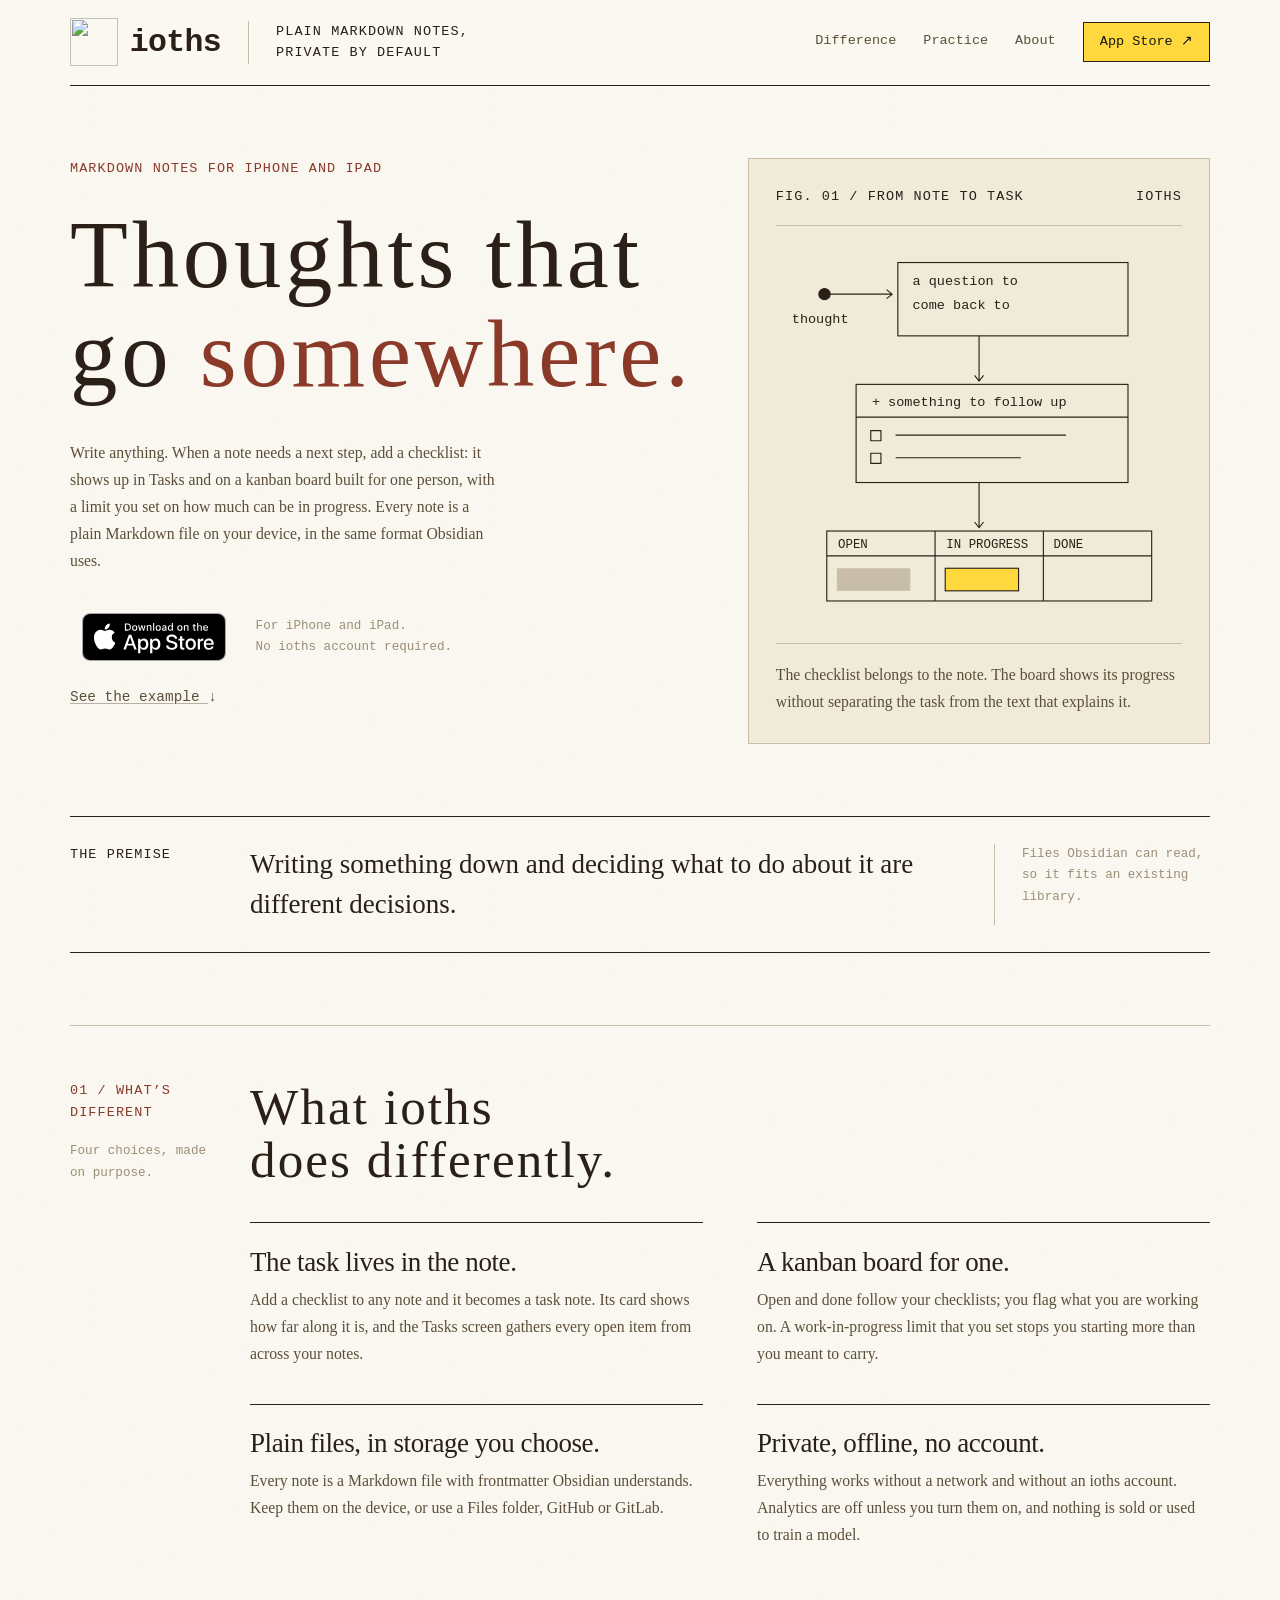
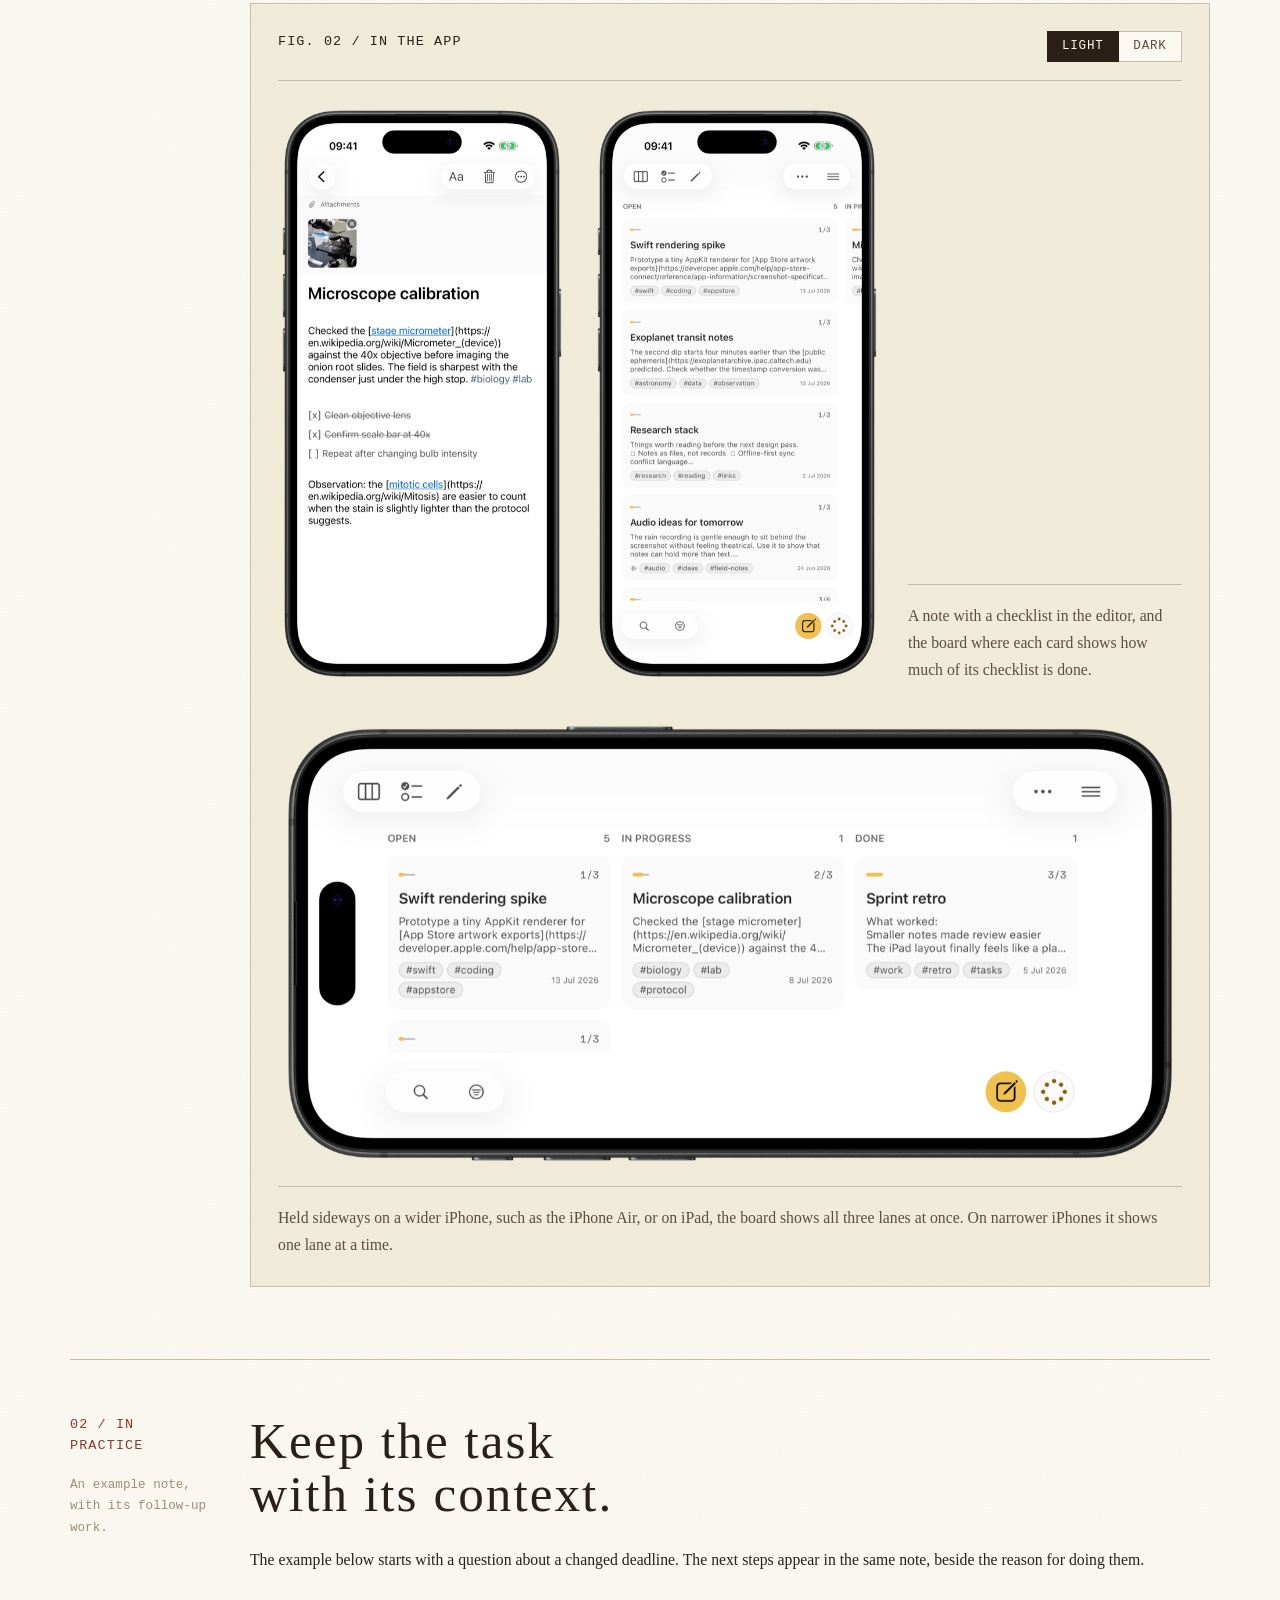
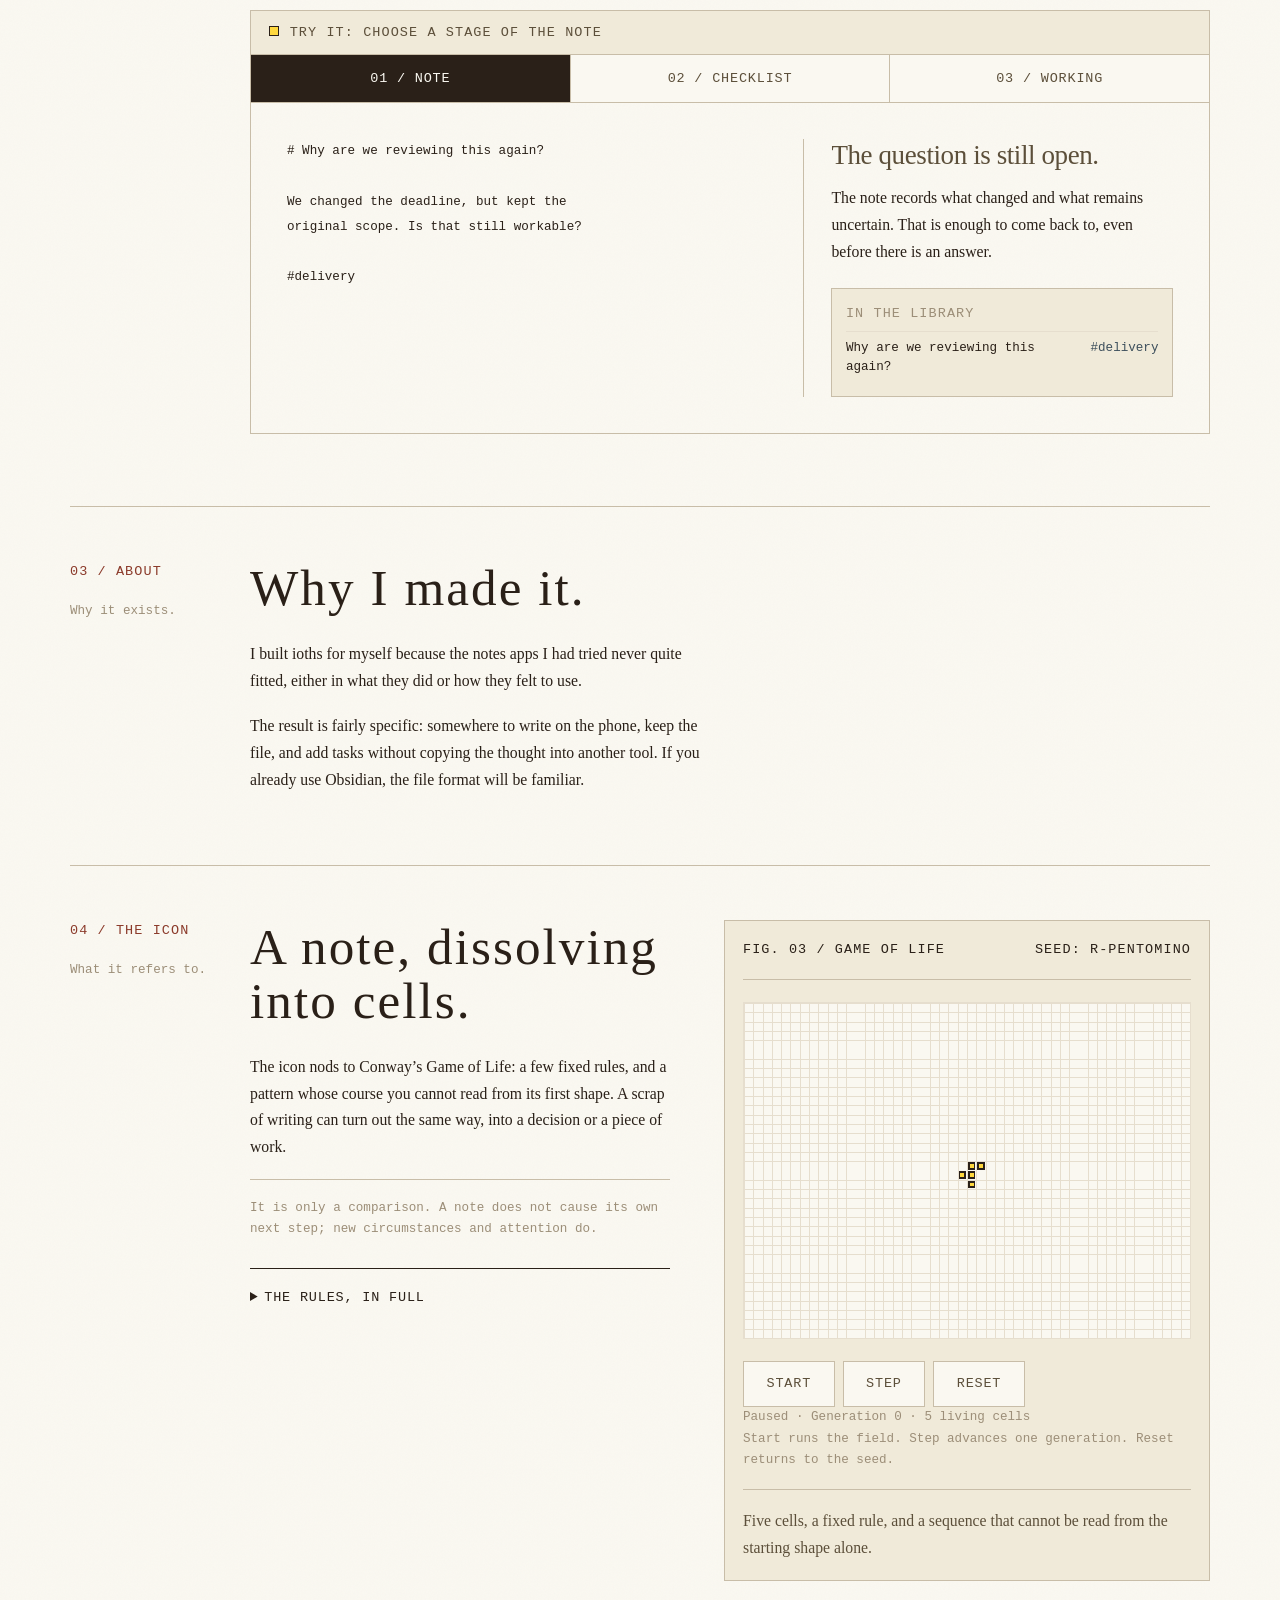
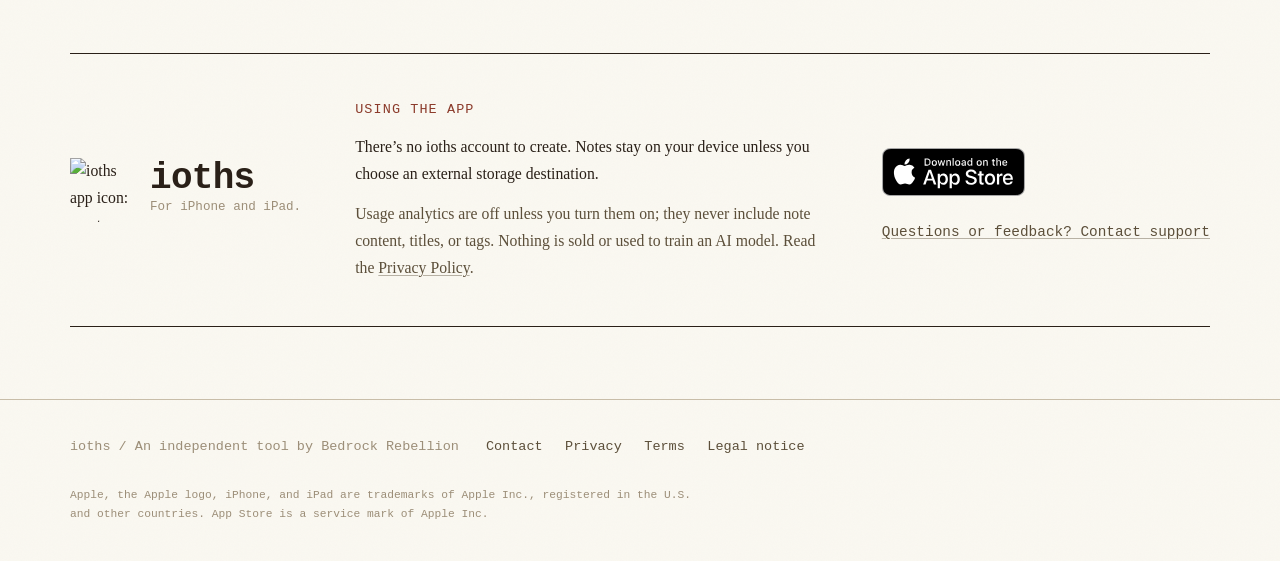
==== commit 4a482b2b: "Align landing page with the app's new welcome screen The app's first launch now says "Thoughts that " ====
--- a/index.html
+++ b/index.html
@@ -4,8 +4,8 @@
   <meta charset="UTF-8">
   <meta name="viewport" content="width=device-width, initial-scale=1.0">
   <script>document.documentElement.classList.add('js');</script>
-  <title>ioths — Notes that turn into work</title>
-  <meta name="description" content="Notes that turn into work, on iPhone and iPad. A checklist in a note becomes a task on a kanban board for one, in plain Markdown files. Offline, no account.">
+  <title>ioths — Thoughts that go somewhere</title>
+  <meta name="description" content="Thoughts that go somewhere, on iPhone and iPad. Write in plain Markdown; add a checklist and the note shows up in Tasks and on a kanban board built for one. Offline, no account.">
   <meta name="robots" content="index, follow, max-image-preview:large, max-snippet:-1, max-video-preview:-1">
   <meta name="author" content="Bedrock Rebellion">
   <meta name="theme-color" content="#ffffff">
@@ -16,23 +16,23 @@
   <meta property="og:type" content="website">
   <meta property="og:url" content="https://ioths.bedrockrebel.app/">
   <meta property="og:site_name" content="ioths">
-  <meta property="og:title" content="ioths — Notes that turn into work">
-  <meta property="og:description" content="Notes that turn into work, on iPhone and iPad. A checklist in a note becomes a task on a kanban board for one, in plain Markdown files. Offline, no account.">
+  <meta property="og:title" content="ioths — Thoughts that go somewhere">
+  <meta property="og:description" content="Thoughts that go somewhere, on iPhone and iPad. Write in plain Markdown; add a checklist and the note shows up in Tasks and on a kanban board built for one. Offline, no account.">
   <meta property="og:image" content="https://ioths.bedrockrebel.app/assets/marketing/social-card.png">
   <meta property="og:image:type" content="image/png">
   <meta property="og:image:width" content="1200">
   <meta property="og:image:height" content="630">
-  <meta property="og:image:alt" content="ioths: notes that turn into work. A kanban board for one, with offline-first plain files that are private by default.">
+  <meta property="og:image:alt" content="ioths: thoughts that go somewhere. Plain Markdown notes for iPhone and iPad, with no account and private by default.">
   <meta name="twitter:card" content="summary_large_image">
-  <meta name="twitter:title" content="ioths — Notes that turn into work">
-  <meta name="twitter:description" content="Notes that turn into work, on iPhone and iPad. A checklist in a note becomes a task on a kanban board for one, in plain Markdown files. Offline, no account.">
+  <meta name="twitter:title" content="ioths — Thoughts that go somewhere">
+  <meta name="twitter:description" content="Thoughts that go somewhere, on iPhone and iPad. Write in plain Markdown; add a checklist and the note shows up in Tasks and on a kanban board built for one. Offline, no account.">
   <meta name="twitter:image" content="https://ioths.bedrockrebel.app/assets/marketing/social-card.png">
-  <meta name="twitter:image:alt" content="ioths: notes that turn into work. A kanban board for one, with offline-first plain files that are private by default.">
+  <meta name="twitter:image:alt" content="ioths: thoughts that go somewhere. Plain Markdown notes for iPhone and iPad, with no account and private by default.">
   <script type="application/ld+json">
     {"@context":"https://schema.org","@graph":[
-      {"@type":"WebSite","@id":"https://ioths.bedrockrebel.app/#website","url":"https://ioths.bedrockrebel.app/","name":"ioths","alternateName":["IOTHS","ioths.bedrockrebel.app"],"description":"Notes that turn into work, on iPhone and iPad. A checklist in a note becomes a task on a kanban board for one, in plain Markdown files. Offline, no account.","about":[{"@type":"Thing","name":"Complexity theory"},{"@type":"Thing","name":"Conway's Game of Life"},{"@type":"Thing","name":"Complex adaptive systems"}],"publisher":{"@id":"https://bedrockrebel.app/#organization"},"inLanguage":"en"},
+      {"@type":"WebSite","@id":"https://ioths.bedrockrebel.app/#website","url":"https://ioths.bedrockrebel.app/","name":"ioths","alternateName":["IOTHS","ioths.bedrockrebel.app"],"description":"Thoughts that go somewhere, on iPhone and iPad. Write in plain Markdown; add a checklist and the note shows up in Tasks and on a kanban board built for one. Offline, no account.","about":[{"@type":"Thing","name":"Complexity theory"},{"@type":"Thing","name":"Conway's Game of Life"},{"@type":"Thing","name":"Complex adaptive systems"}],"publisher":{"@id":"https://bedrockrebel.app/#organization"},"inLanguage":"en"},
       {"@type":"WebPage","@id":"https://ioths.bedrockrebel.app/#webpage","url":"https://ioths.bedrockrebel.app/","name":"ioths","isPartOf":{"@id":"https://ioths.bedrockrebel.app/#website"},"mainEntity":{"@id":"https://ioths.bedrockrebel.app/#app"},"primaryImageOfPage":{"@type":"ImageObject","url":"https://ioths.bedrockrebel.app/assets/marketing/social-card.png","width":1200,"height":630},"inLanguage":"en"},
-      {"@type":"SoftwareApplication","@id":"https://ioths.bedrockrebel.app/#app","name":"ioths","url":"https://ioths.bedrockrebel.app/","description":"An offline app for iPhone and iPad in which a checklist inside a note becomes a task on a kanban board built for one person, with a work-in-progress limit. Notes are plain Markdown files in a format Obsidian can read.","applicationCategory":"ProductivityApplication","operatingSystem":["iOS 18.0 or later","iPadOS 18.0 or later"],"image":"https://ioths.bedrockrebel.app/assets/marketing/social-card.png","screenshot":["https://ioths.bedrockrebel.app/assets/marketing/library-744.png","https://ioths.bedrockrebel.app/assets/marketing/kanban-744.png","https://ioths.bedrockrebel.app/assets/marketing/natural-note-744.png","https://ioths.bedrockrebel.app/assets/marketing/raw-markdown-744.png","https://ioths.bedrockrebel.app/assets/marketing/storage-744.png"],"featureList":["Offline-first note capture and editing","Portable Markdown files with YAML frontmatter","Checklist tasks and a kanban board with a work-in-progress limit","On-device PDF-to-Markdown conversion","Optional Files-folder, GitHub, GitLab, and OneDrive storage"],"downloadUrl":"https://apps.apple.com/app/id6787224776","installUrl":"https://apps.apple.com/app/id6787224776","sameAs":"https://apps.apple.com/app/id6787224776","mainEntityOfPage":{"@id":"https://ioths.bedrockrebel.app/#webpage"},"softwareHelp":"https://ioths.bedrockrebel.app/support","offers":{"@type":"Offer","price":0,"url":"https://apps.apple.com/app/id6787224776"},"author":{"@id":"https://bedrockrebel.app/#organization"},"publisher":{"@id":"https://bedrockrebel.app/#organization"}},
+      {"@type":"SoftwareApplication","@id":"https://ioths.bedrockrebel.app/#app","name":"ioths","url":"https://ioths.bedrockrebel.app/","description":"An offline notes app for iPhone and iPad. Notes are plain Markdown files in a format Obsidian can read; a checklist inside a note puts it in Tasks and on a kanban board built for one person, with a work-in-progress limit.","applicationCategory":"ProductivityApplication","operatingSystem":["iOS 18.0 or later","iPadOS 18.0 or later"],"image":"https://ioths.bedrockrebel.app/assets/marketing/social-card.png","screenshot":["https://ioths.bedrockrebel.app/assets/marketing/library-744.png","https://ioths.bedrockrebel.app/assets/marketing/kanban-744.png","https://ioths.bedrockrebel.app/assets/marketing/natural-note-744.png","https://ioths.bedrockrebel.app/assets/marketing/raw-markdown-744.png","https://ioths.bedrockrebel.app/assets/marketing/storage-744.png"],"featureList":["Offline-first note capture and editing","Portable Markdown files with YAML frontmatter","Checklist tasks and a kanban board with a work-in-progress limit","On-device PDF-to-Markdown conversion","Optional Files-folder, GitHub, GitLab, and OneDrive storage"],"downloadUrl":"https://apps.apple.com/app/id6787224776","installUrl":"https://apps.apple.com/app/id6787224776","sameAs":"https://apps.apple.com/app/id6787224776","mainEntityOfPage":{"@id":"https://ioths.bedrockrebel.app/#webpage"},"softwareHelp":"https://ioths.bedrockrebel.app/support","offers":{"@type":"Offer","price":0,"url":"https://apps.apple.com/app/id6787224776"},"author":{"@id":"https://bedrockrebel.app/#organization"},"publisher":{"@id":"https://bedrockrebel.app/#organization"}},
       {"@type":"Organization","@id":"https://bedrockrebel.app/#organization","name":"Bedrock Rebellion","url":"https://bedrockrebel.app/"}
     ]}
   </script>
@@ -52,7 +52,7 @@
     <div class="journal-wrap journal-masthead">
       <div class="journal-brand">
         <a class="journal-wordmark" href="/" aria-label="ioths home"><img class="journal-app-icon" src="/icon-why-240.png" alt="" width="48" height="48" decoding="async">ioths</a>
-        <span class="journal-label journal-tagline">Tasks inside your notes,<br>on a board for one</span>
+        <span class="journal-label journal-tagline">Plain Markdown notes,<br>private by default</span>
       </div>
       <nav aria-label="Page sections"><a href="#difference">Difference</a><a href="#practice">Practice</a><a href="#about">About</a><a class="journal-nav-cta" href="https://apps.apple.com/app/id6787224776" target="_blank" rel="noopener noreferrer">App Store <span aria-hidden="true">↗</span></a></nav>
     </div>
@@ -60,9 +60,9 @@
   <main id="main" class="journal-main journal-wrap">
     <section class="journal-hero" aria-labelledby="title">
       <div>
-        <p class="journal-label journal-accent">A kanban board for one, in Markdown</p>
-        <h1 id="title">Notes that turn into <em>work.</em></h1>
-        <p class="journal-lead">ioths keeps the task inside the note. Add a checklist and the note appears on a kanban board built for one person, with a limit you set on how much can be in progress. Every note is a plain Markdown file on your device, in the same format Obsidian uses.</p>
+        <p class="journal-label journal-accent">Markdown notes for iPhone and iPad</p>
+        <h1 id="title">Thoughts that go <em>somewhere.</em></h1>
+        <p class="journal-lead">Write anything. When a note needs a next step, add a checklist: it shows up in Tasks and on a kanban board built for one person, with a limit you set on how much can be in progress. Every note is a plain Markdown file on your device, in the same format Obsidian uses.</p>
         <div class="journal-download">
           <a class="app-store-badge" href="https://apps.apple.com/app/id6787224776" target="_blank" rel="noopener noreferrer" aria-label="Download ioths on the App Store"><img src="/assets/marketing/download-on-the-app-store.svg" alt="Download on the App Store" width="144" height="48"></a>
           <p class="journal-footnote">For iPhone and iPad.<br>No ioths account required.</p>
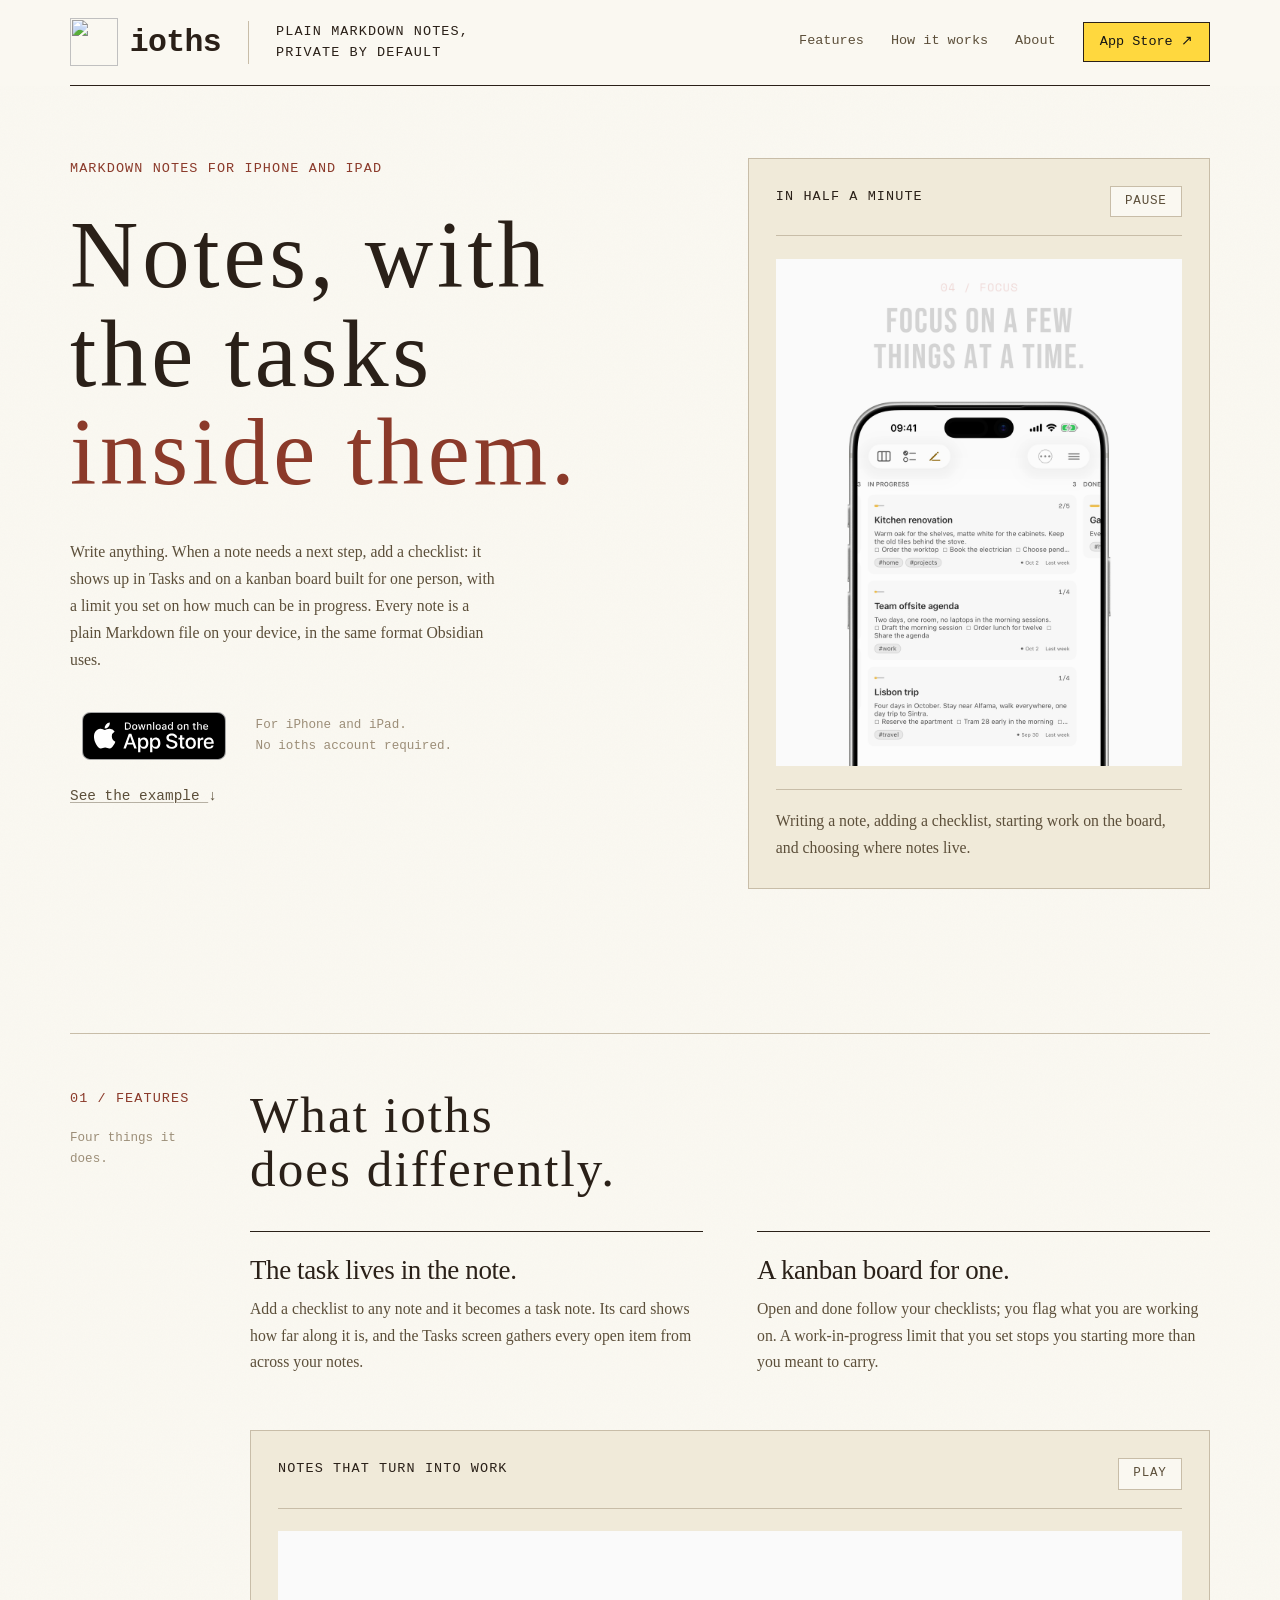
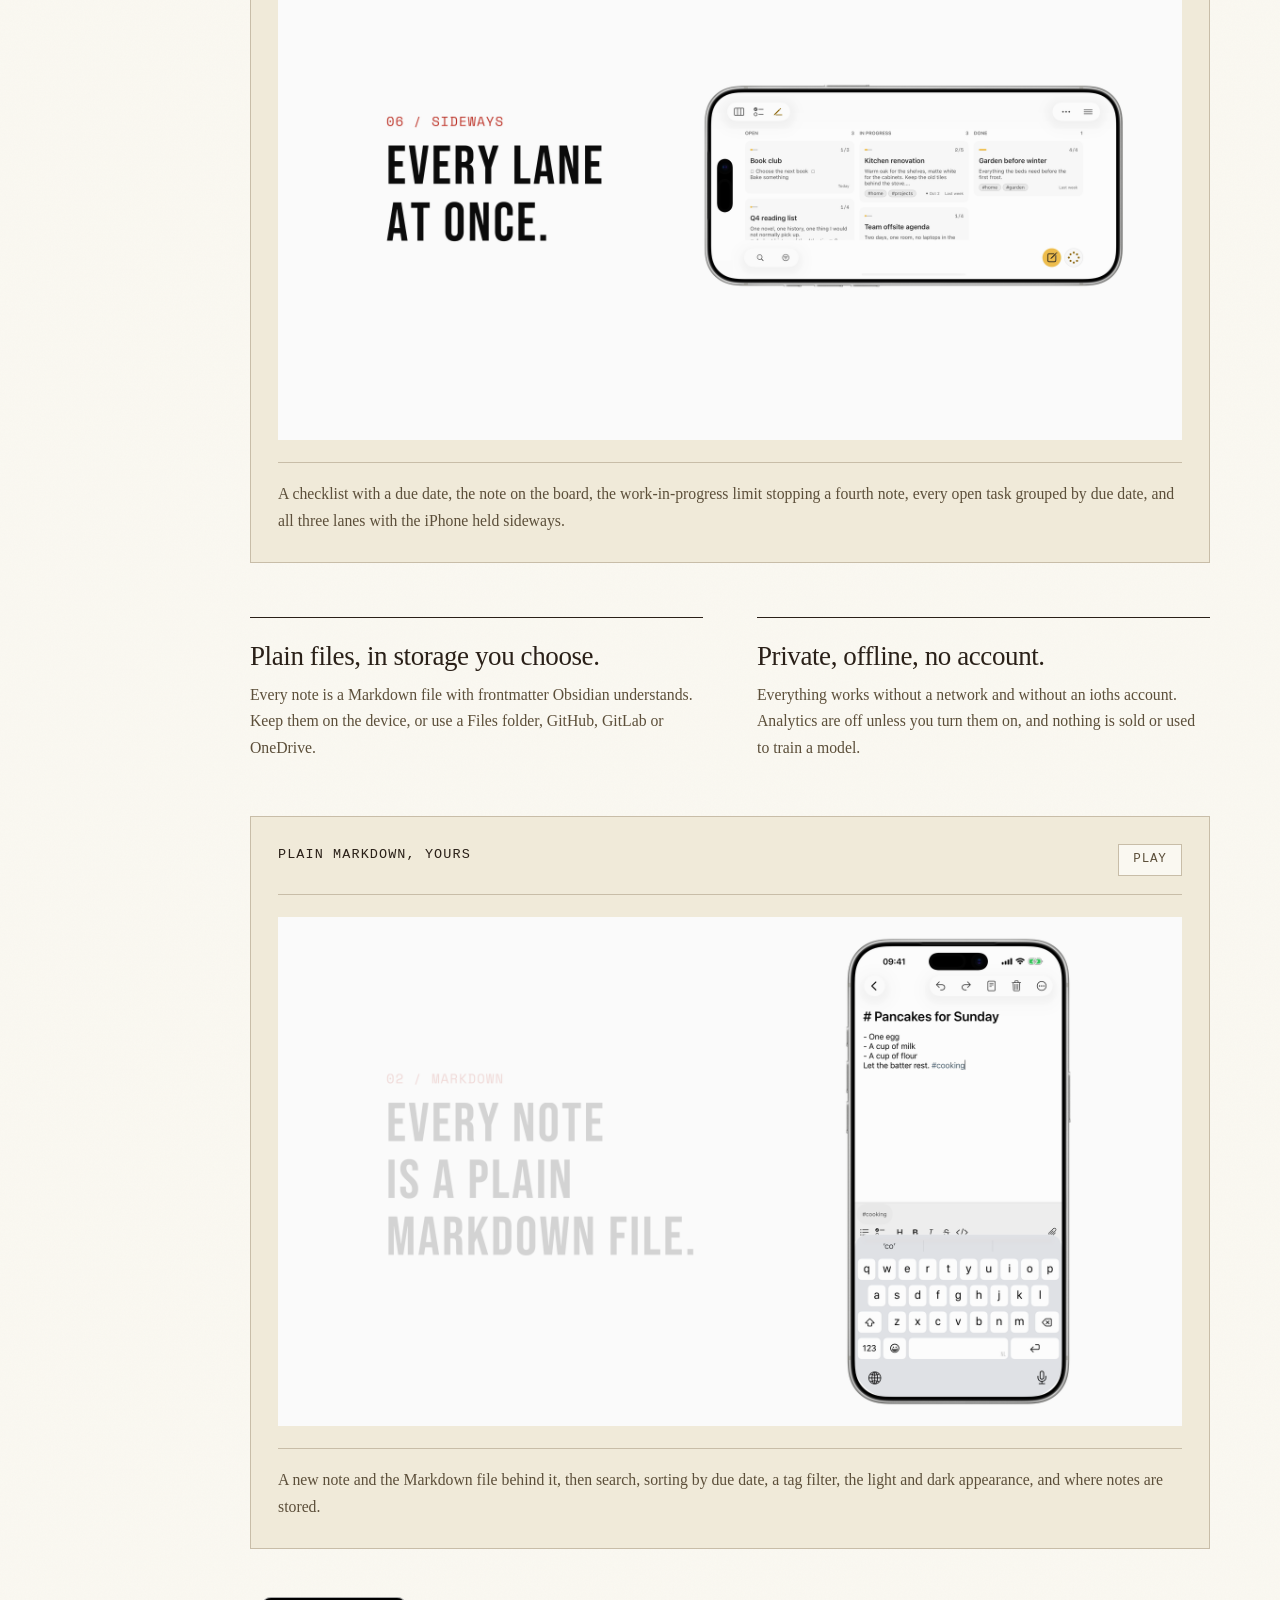
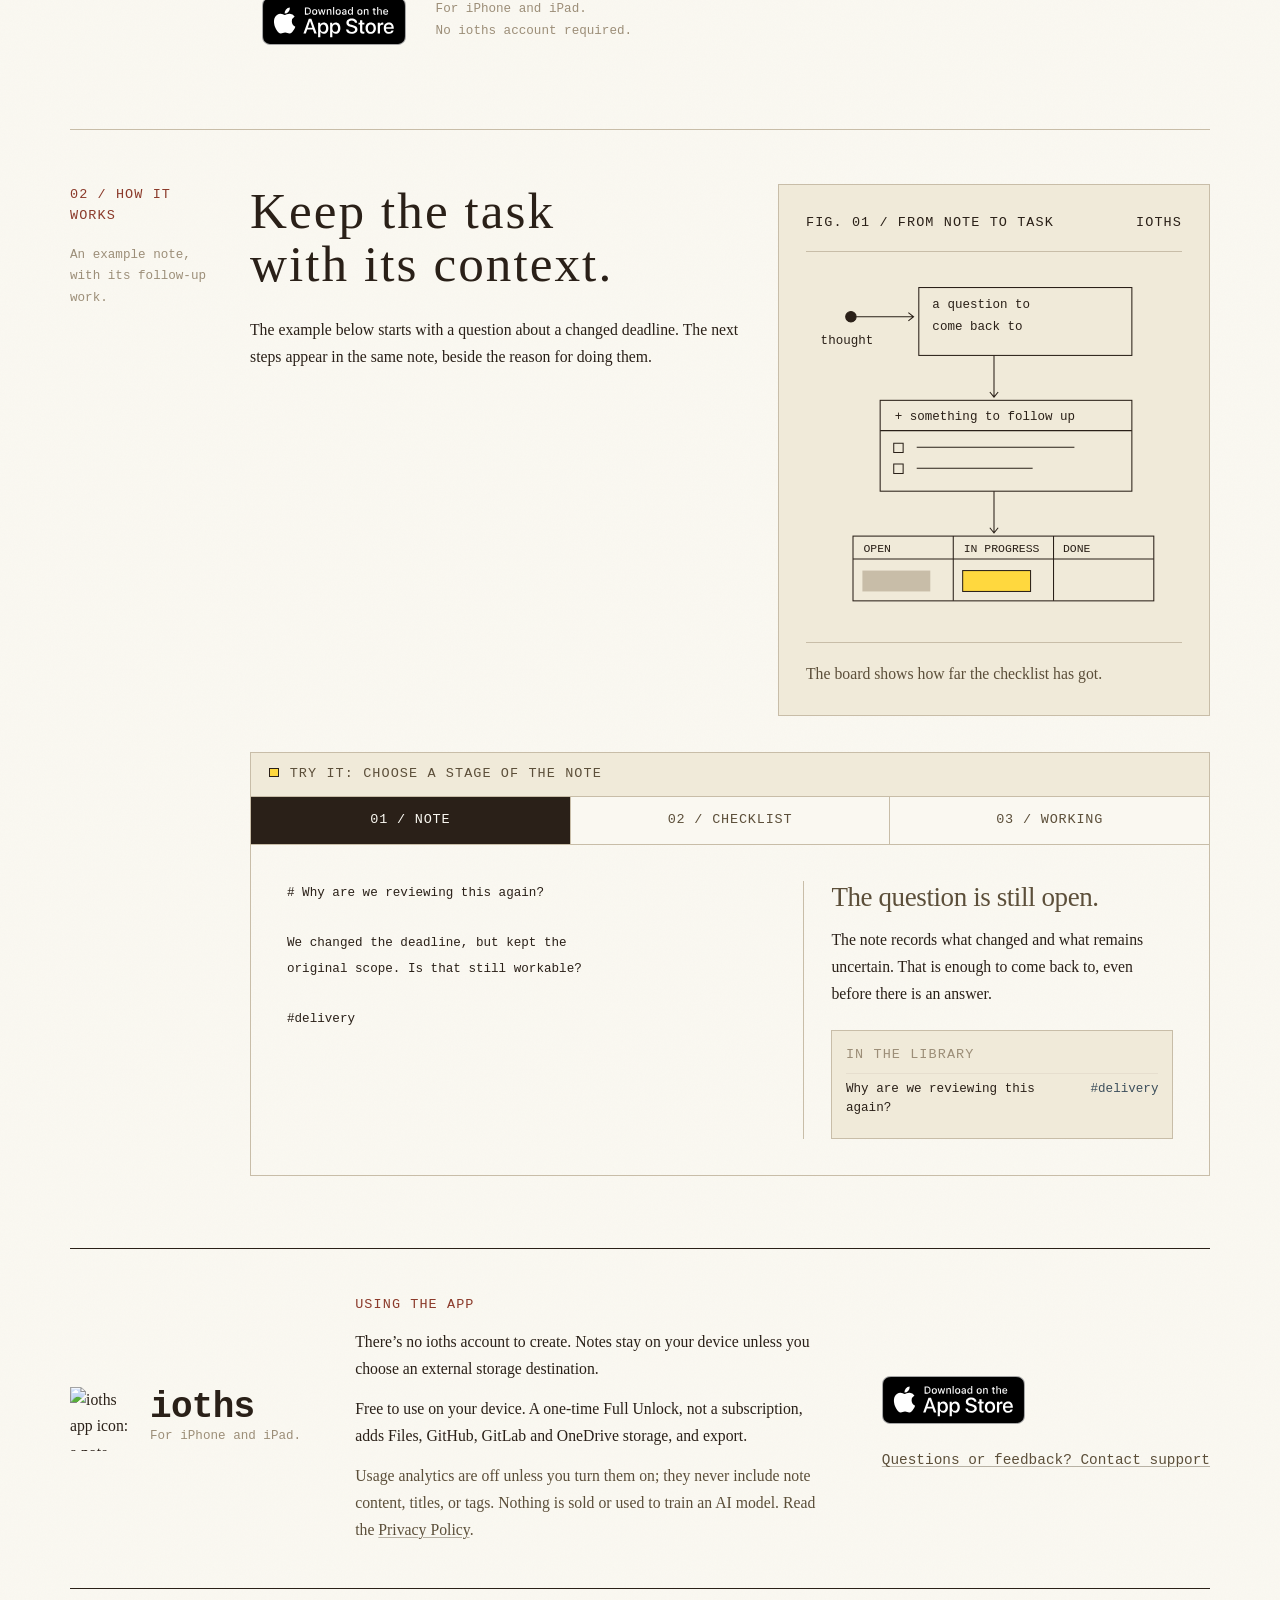
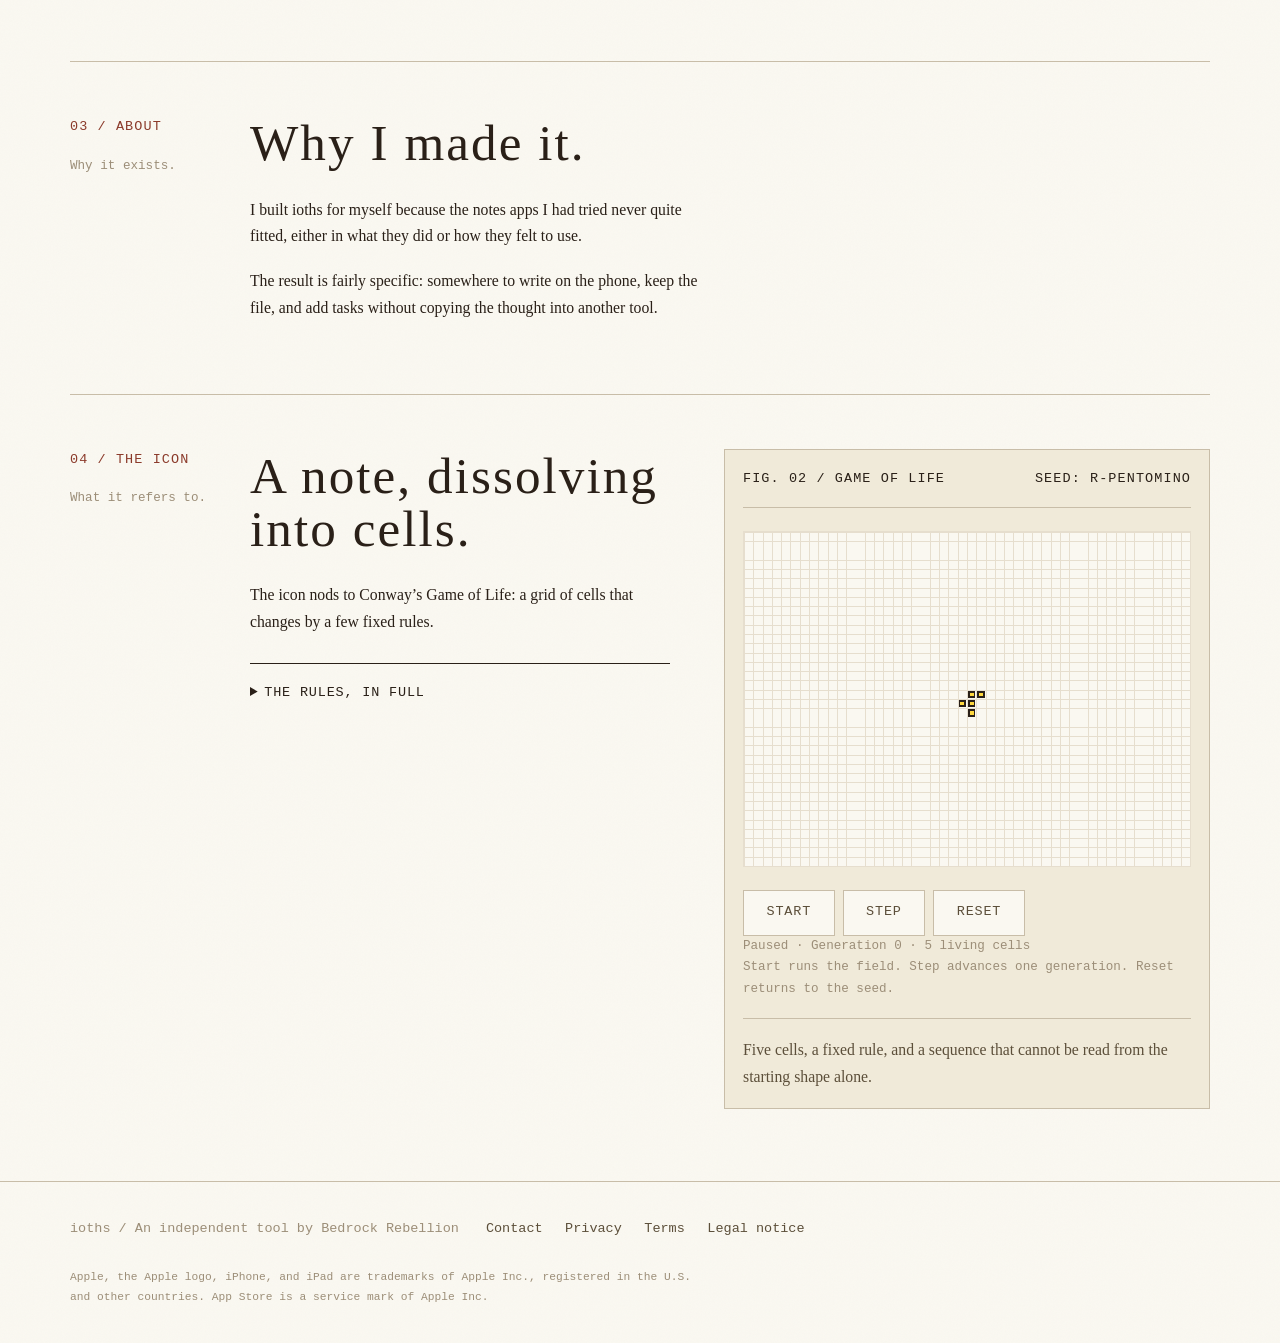
==== commit f50c9258: "Show the app in motion and simplify the landing page - Add the three app preview films: the overview" ====
--- a/index.html
+++ b/index.html
@@ -4,8 +4,8 @@
   <meta charset="UTF-8">
   <meta name="viewport" content="width=device-width, initial-scale=1.0">
   <script>document.documentElement.classList.add('js');</script>
-  <title>ioths — Thoughts that go somewhere</title>
-  <meta name="description" content="Thoughts that go somewhere, on iPhone and iPad. Write in plain Markdown; add a checklist and the note shows up in Tasks and on a kanban board built for one. Offline, no account.">
+  <title>ioths — Notes, with the tasks inside them</title>
+  <meta name="description" content="Notes for iPhone and iPad, with the tasks inside them. Write in plain Markdown; add a checklist and the note shows up in Tasks and on a kanban board built for one. Offline, no account.">
   <meta name="robots" content="index, follow, max-image-preview:large, max-snippet:-1, max-video-preview:-1">
   <meta name="author" content="Bedrock Rebellion">
   <meta name="theme-color" content="#ffffff">
@@ -16,21 +16,21 @@
   <meta property="og:type" content="website">
   <meta property="og:url" content="https://ioths.bedrockrebel.app/">
   <meta property="og:site_name" content="ioths">
-  <meta property="og:title" content="ioths — Thoughts that go somewhere">
-  <meta property="og:description" content="Thoughts that go somewhere, on iPhone and iPad. Write in plain Markdown; add a checklist and the note shows up in Tasks and on a kanban board built for one. Offline, no account.">
+  <meta property="og:title" content="ioths — Notes, with the tasks inside them">
+  <meta property="og:description" content="Notes for iPhone and iPad, with the tasks inside them. Write in plain Markdown; add a checklist and the note shows up in Tasks and on a kanban board built for one. Offline, no account.">
   <meta property="og:image" content="https://ioths.bedrockrebel.app/assets/marketing/social-card.png">
   <meta property="og:image:type" content="image/png">
   <meta property="og:image:width" content="1200">
   <meta property="og:image:height" content="630">
-  <meta property="og:image:alt" content="ioths: thoughts that go somewhere. Plain Markdown notes for iPhone and iPad, with no account and private by default.">
+  <meta property="og:image:alt" content="ioths: notes, with the tasks inside them. Plain Markdown notes for iPhone and iPad, with no account and private by default.">
   <meta name="twitter:card" content="summary_large_image">
-  <meta name="twitter:title" content="ioths — Thoughts that go somewhere">
-  <meta name="twitter:description" content="Thoughts that go somewhere, on iPhone and iPad. Write in plain Markdown; add a checklist and the note shows up in Tasks and on a kanban board built for one. Offline, no account.">
+  <meta name="twitter:title" content="ioths — Notes, with the tasks inside them">
+  <meta name="twitter:description" content="Notes for iPhone and iPad, with the tasks inside them. Write in plain Markdown; add a checklist and the note shows up in Tasks and on a kanban board built for one. Offline, no account.">
   <meta name="twitter:image" content="https://ioths.bedrockrebel.app/assets/marketing/social-card.png">
-  <meta name="twitter:image:alt" content="ioths: thoughts that go somewhere. Plain Markdown notes for iPhone and iPad, with no account and private by default.">
+  <meta name="twitter:image:alt" content="ioths: notes, with the tasks inside them. Plain Markdown notes for iPhone and iPad, with no account and private by default.">
   <script type="application/ld+json">
     {"@context":"https://schema.org","@graph":[
-      {"@type":"WebSite","@id":"https://ioths.bedrockrebel.app/#website","url":"https://ioths.bedrockrebel.app/","name":"ioths","alternateName":["IOTHS","ioths.bedrockrebel.app"],"description":"Thoughts that go somewhere, on iPhone and iPad. Write in plain Markdown; add a checklist and the note shows up in Tasks and on a kanban board built for one. Offline, no account.","about":[{"@type":"Thing","name":"Complexity theory"},{"@type":"Thing","name":"Conway's Game of Life"},{"@type":"Thing","name":"Complex adaptive systems"}],"publisher":{"@id":"https://bedrockrebel.app/#organization"},"inLanguage":"en"},
+      {"@type":"WebSite","@id":"https://ioths.bedrockrebel.app/#website","url":"https://ioths.bedrockrebel.app/","name":"ioths","alternateName":["IOTHS","ioths.bedrockrebel.app"],"description":"Notes for iPhone and iPad, with the tasks inside them. Write in plain Markdown; add a checklist and the note shows up in Tasks and on a kanban board built for one. Offline, no account.","about":[{"@type":"Thing","name":"Complexity theory"},{"@type":"Thing","name":"Conway's Game of Life"},{"@type":"Thing","name":"Complex adaptive systems"}],"publisher":{"@id":"https://bedrockrebel.app/#organization"},"inLanguage":"en"},
       {"@type":"WebPage","@id":"https://ioths.bedrockrebel.app/#webpage","url":"https://ioths.bedrockrebel.app/","name":"ioths","isPartOf":{"@id":"https://ioths.bedrockrebel.app/#website"},"mainEntity":{"@id":"https://ioths.bedrockrebel.app/#app"},"primaryImageOfPage":{"@type":"ImageObject","url":"https://ioths.bedrockrebel.app/assets/marketing/social-card.png","width":1200,"height":630},"inLanguage":"en"},
       {"@type":"SoftwareApplication","@id":"https://ioths.bedrockrebel.app/#app","name":"ioths","url":"https://ioths.bedrockrebel.app/","description":"An offline notes app for iPhone and iPad. Notes are plain Markdown files in a format Obsidian can read; a checklist inside a note puts it in Tasks and on a kanban board built for one person, with a work-in-progress limit.","applicationCategory":"ProductivityApplication","operatingSystem":["iOS 18.0 or later","iPadOS 18.0 or later"],"image":"https://ioths.bedrockrebel.app/assets/marketing/social-card.png","screenshot":["https://ioths.bedrockrebel.app/assets/marketing/library-744.png","https://ioths.bedrockrebel.app/assets/marketing/kanban-744.png","https://ioths.bedrockrebel.app/assets/marketing/natural-note-744.png","https://ioths.bedrockrebel.app/assets/marketing/raw-markdown-744.png","https://ioths.bedrockrebel.app/assets/marketing/storage-744.png"],"featureList":["Offline-first note capture and editing","Portable Markdown files with YAML frontmatter","Checklist tasks and a kanban board with a work-in-progress limit","On-device PDF-to-Markdown conversion","Optional Files-folder, GitHub, GitLab, and OneDrive storage"],"downloadUrl":"https://apps.apple.com/app/id6787224776","installUrl":"https://apps.apple.com/app/id6787224776","sameAs":"https://apps.apple.com/app/id6787224776","mainEntityOfPage":{"@id":"https://ioths.bedrockrebel.app/#webpage"},"softwareHelp":"https://ioths.bedrockrebel.app/support","offers":{"@type":"Offer","price":0,"url":"https://apps.apple.com/app/id6787224776"},"author":{"@id":"https://bedrockrebel.app/#organization"},"publisher":{"@id":"https://bedrockrebel.app/#organization"}},
       {"@type":"Organization","@id":"https://bedrockrebel.app/#organization","name":"Bedrock Rebellion","url":"https://bedrockrebel.app/"}
@@ -54,14 +54,14 @@
         <a class="journal-wordmark" href="/" aria-label="ioths home"><img class="journal-app-icon" src="/icon-why-240.png" alt="" width="48" height="48" decoding="async">ioths</a>
         <span class="journal-label journal-tagline">Plain Markdown notes,<br>private by default</span>
       </div>
-      <nav aria-label="Page sections"><a href="#difference">Difference</a><a href="#practice">Practice</a><a href="#about">About</a><a class="journal-nav-cta" href="https://apps.apple.com/app/id6787224776" target="_blank" rel="noopener noreferrer">App Store <span aria-hidden="true">↗</span></a></nav>
+      <nav aria-label="Page sections"><a href="#difference">Features</a><a href="#practice">How it works</a><a href="#about">About</a><a class="journal-nav-cta" href="https://apps.apple.com/app/id6787224776" target="_blank" rel="noopener noreferrer">App Store <span aria-hidden="true">↗</span></a></nav>
     </div>
   </header>
   <main id="main" class="journal-main journal-wrap">
     <section class="journal-hero" aria-labelledby="title">
       <div>
         <p class="journal-label journal-accent">Markdown notes for iPhone and iPad</p>
-        <h1 id="title">Thoughts that go <em>somewhere.</em></h1>
+        <h1 id="title">Notes, with the tasks <em>inside them.</em></h1>
         <p class="journal-lead">Write anything. When a note needs a next step, add a checklist: it shows up in Tasks and on a kanban board built for one person, with a limit you set on how much can be in progress. Every note is a plain Markdown file on your device, in the same format Obsidian uses.</p>
         <div class="journal-download">
           <a class="app-store-badge" href="https://apps.apple.com/app/id6787224776" target="_blank" rel="noopener noreferrer" aria-label="Download ioths on the App Store"><img src="/assets/marketing/download-on-the-app-store.svg" alt="Download on the App Store" width="144" height="48"></a>
@@ -69,54 +69,67 @@
         </div>
         <a class="journal-text-link" href="#practice">See the example <span aria-hidden="true">↓</span></a>
       </div>
-      <figure class="journal-plate">
-        <div class="journal-plate-head journal-label"><span>Fig. 01 / From note to task</span><span>ioths</span></div>
-        <svg viewBox="0 0 360 330" role="img" aria-labelledby="journal-diagram-title journal-diagram-desc">
-          <title id="journal-diagram-title">A note with a checklist, shown on the board</title>
-          <desc id="journal-diagram-desc">Write a note, add checklist items, then see its progress on the board. The checklist stays in the note.</desc>
-          <g fill="none" stroke="currentColor" stroke-width="1"><circle cx="43" cy="40" r="5" fill="currentColor"/><path d="M48 40h55m-5-4 5 4-5 4M180 77v40m-4-5 4 5 4-5M180 207v40m-4-5 4 5 4-5"/><rect x="108" y="12" width="204" height="65"/><rect x="71" y="120" width="241" height="87"/><path d="M71 149h241M84 161h9v9h-9zm0 20h9v9h-9zm22-16h151m-151 20h111"/><rect x="45" y="250" width="288" height="62"/><path d="M141 250v62m96-62v62M45 272h288"/><rect class="diagram-note" x="54" y="283" width="65" height="20" stroke="none"/><rect class="diagram-active" x="150" y="283" width="65" height="20"/></g>
-          <g fill="currentColor" font-family="monospace" font-size="12"><text x="14" y="66">thought</text><text x="121" y="32">a question to</text><text x="121" y="53">come back to</text><text x="85" y="139">+ something to follow up</text><text x="55" y="265" font-size="11">OPEN</text><text x="151" y="265" font-size="11">IN PROGRESS</text><text x="246" y="265" font-size="11">DONE</text></g>
-        </svg>
-        <figcaption class="journal-plate-caption">The checklist belongs to the note. The board shows its progress without separating the task from the text that explains it.</figcaption>
+      <figure class="journal-shots journal-video journal-hero-video" data-preview-video>
+        <div class="journal-plate-head journal-label"><span>In half a minute</span><button type="button" class="journal-video-toggle" aria-controls="film-overview" hidden><span data-video-state="playing">Pause</span><span data-video-state="paused" hidden>Play</span></button></div>
+        <video id="film-overview" class="journal-preview-video journal-preview-video--portrait" controls muted loop playsinline preload="none" poster="/assets/marketing/preview-overview-portrait-poster.png" aria-describedby="film-overview-caption">
+          <source src="/assets/marketing/preview-overview-portrait.mp4" type="video/mp4">
+        </video>
+        <figcaption id="film-overview-caption" class="journal-plate-caption">Writing a note, adding a checklist, starting work on the board, and choosing where notes live.</figcaption>
       </figure>
     </section>
-    <section class="journal-abstract reveal" aria-label="The premise">
-      <span class="journal-label">The premise</span>
-      <p>Writing something down and deciding what to do about it are different decisions.</p>
-      <p class="journal-footnote">Files Obsidian can read,<br>so it fits an existing library.</p>
-    </section>
     <section id="difference" class="journal-section reveal" aria-labelledby="difference-title">
-      <aside class="journal-margin-note"><p class="journal-label journal-accent">01 / What’s different</p><p class="journal-footnote">Four choices, made on purpose.</p></aside>
+      <aside class="journal-margin-note"><p class="journal-label journal-accent">01 / Features</p><p class="journal-footnote">Four things it does.</p></aside>
       <div>
         <h2 id="difference-title">What ioths does differently.</h2>
         <div class="journal-points">
           <div class="journal-point"><h3 id="tasks-kanban-title">The task lives in the note.</h3><p>Add a checklist to any note and it becomes a task note. Its card shows how far along it is, and the Tasks screen gathers every open item from across your notes.</p></div>
           <div class="journal-point"><h3>A kanban board for one.</h3><p>Open and done follow your checklists; you flag what you are working on. A work-in-progress limit that you set stops you starting more than you meant to carry.</p></div>
-          <div class="journal-point"><h3 id="plain-files-title">Plain files, in storage you choose.</h3><p>Every note is a Markdown file with frontmatter Obsidian understands. Keep them on the device, or use a Files folder, GitHub or GitLab.</p></div>
+        </div>
+        <figure class="journal-shots journal-video" data-preview-video>
+          <div class="journal-plate-head journal-label"><span>Notes that turn into work</span><button type="button" class="journal-video-toggle" aria-controls="film-tasks" hidden><span data-video-state="playing">Pause</span><span data-video-state="paused" hidden>Play</span></button></div>
+          <video id="film-tasks" class="journal-preview-video" controls muted loop playsinline preload="none" poster="/assets/marketing/preview-tasks-poster.png" data-mobile-poster="/assets/marketing/preview-tasks-mobile-poster.png" aria-describedby="film-tasks-caption">
+            <source src="/assets/marketing/preview-tasks-mobile.mp4" type="video/mp4" media="(max-width: 600px)">
+            <source src="/assets/marketing/preview-tasks.mp4" type="video/mp4">
+          </video>
+          <figcaption id="film-tasks-caption" class="journal-plate-caption">A checklist with a due date, the note on the board, the work-in-progress limit stopping a fourth note, every open task grouped by due date, and all three lanes with the iPhone held sideways.</figcaption>
+        </figure>
+        <div class="journal-points">
+          <div class="journal-point"><h3 id="plain-files-title">Plain files, in storage you choose.</h3><p>Every note is a Markdown file with frontmatter Obsidian understands. Keep them on the device, or use a Files folder, GitHub, GitLab or OneDrive.</p></div>
           <div class="journal-point"><h3 id="privacy-title">Private, offline, no account.</h3><p>Everything works without a network and without an ioths account. Analytics are off unless you turn them on, and nothing is sold or used to train a model.</p></div>
         </div>
-        <div class="journal-shots" data-shots>
-          <div class="journal-plate-head journal-label"><span>Fig. 02 / In the app</span><div class="journal-appearance" role="group" aria-label="Appearance of the screenshots" hidden><button type="button" data-appearance="light" aria-pressed="true">Light</button><button type="button" data-appearance="dark" aria-pressed="false">Dark</button></div></div>
-          <figure class="journal-shots-row">
-            <img class="shot-light" src="/assets/marketing/note-light-496.png" srcset="/assets/marketing/note-light-496.png 496w, /assets/marketing/note-light-744.png 744w" sizes="16rem" alt="A note in the ioths editor, with a photo attachment, a paragraph of text and a checklist of two completed items and one open item." width="496" height="998" loading="lazy" decoding="async">
-            <img class="shot-dark" src="/assets/marketing/note-dark-496.png" srcset="/assets/marketing/note-dark-496.png 496w, /assets/marketing/note-dark-744.png 744w" sizes="16rem" alt="The same note in the ioths editor in dark appearance." width="496" height="998" loading="lazy" decoding="async">
-            <img class="shot-light" src="/assets/marketing/board-light-496.png" srcset="/assets/marketing/board-light-496.png 496w, /assets/marketing/board-light-744.png 744w" sizes="16rem" alt="The ioths board on an iPhone held upright, showing note cards in an Open lane. Each card shows a title, a preview, tags and how far through its checklist the note is, such as 1/3." width="496" height="998" loading="lazy" decoding="async">
-            <img class="shot-dark" src="/assets/marketing/board-dark-496.png" srcset="/assets/marketing/board-dark-496.png 496w, /assets/marketing/board-dark-744.png 744w" sizes="16rem" alt="The same board in dark appearance." width="496" height="998" loading="lazy" decoding="async">
-            <figcaption class="journal-plate-caption">A note with a checklist in the editor, and the board where each card shows how much of its checklist is done.</figcaption>
-          </figure>
-          <figure class="journal-shots-wide">
-            <img class="shot-light" src="/assets/marketing/board-landscape-light-1368.png" alt="The ioths board on an iPhone held sideways. Open, In progress and Done lanes sit side by side, each holding note cards with tags and checklist progress." width="1368" height="679" loading="lazy" decoding="async">
-            <img class="shot-dark" src="/assets/marketing/board-landscape-dark-1368.png" alt="The ioths board on an iPhone held sideways in dark appearance, with Open, In progress and Done lanes side by side." width="1368" height="679" loading="lazy" decoding="async">
-            <figcaption class="journal-plate-caption">Held sideways on a wider iPhone, such as the iPhone Air, or on iPad, the board shows all three lanes at once. On narrower iPhones it shows one lane at a time.</figcaption>
-          </figure>
+        <figure class="journal-shots journal-video" data-preview-video>
+          <div class="journal-plate-head journal-label"><span>Plain Markdown, yours</span><button type="button" class="journal-video-toggle" aria-controls="film-markdown" hidden><span data-video-state="playing">Pause</span><span data-video-state="paused" hidden>Play</span></button></div>
+          <video id="film-markdown" class="journal-preview-video" controls muted loop playsinline preload="none" poster="/assets/marketing/preview-markdown-poster.png" data-mobile-poster="/assets/marketing/preview-markdown-mobile-poster.png" aria-describedby="film-markdown-caption">
+            <source src="/assets/marketing/preview-markdown-mobile.mp4" type="video/mp4" media="(max-width: 600px)">
+            <source src="/assets/marketing/preview-markdown.mp4" type="video/mp4">
+          </video>
+          <figcaption id="film-markdown-caption" class="journal-plate-caption">A new note and the Markdown file behind it, then search, sorting by due date, a tag filter, the light and dark appearance, and where notes are stored.</figcaption>
+        </figure>
+        <div class="journal-download journal-download--inline">
+          <a class="app-store-badge" href="https://apps.apple.com/app/id6787224776" target="_blank" rel="noopener noreferrer" aria-label="Download ioths on the App Store"><img src="/assets/marketing/download-on-the-app-store.svg" alt="Download on the App Store" width="144" height="48"></a>
+          <p class="journal-footnote">For iPhone and iPad.<br>No ioths account required.</p>
         </div>
       </div>
     </section>
     <section id="practice" class="journal-section reveal" aria-labelledby="practice-title">
-      <aside class="journal-margin-note"><p class="journal-label journal-accent">02 / In practice</p><p class="journal-footnote">An example note, with its follow-up work.</p></aside>
+      <aside class="journal-margin-note"><p class="journal-label journal-accent">02 / How it works</p><p class="journal-footnote">An example note, with its follow-up work.</p></aside>
       <div>
-        <h2 id="practice-title">Keep the task with its context.</h2>
-        <p>The example below starts with a question about a changed deadline. The next steps appear in the same note, beside the reason for doing them.</p>
+        <div class="journal-practice-intro">
+          <div>
+            <h2 id="practice-title">Keep the task with its context.</h2>
+            <p>The example below starts with a question about a changed deadline. The next steps appear in the same note, beside the reason for doing them.</p>
+          </div>
+        <figure class="journal-plate">
+          <div class="journal-plate-head journal-label"><span>Fig. 01 / From note to task</span><span>ioths</span></div>
+          <svg viewBox="0 0 360 330" role="img" aria-labelledby="journal-diagram-title journal-diagram-desc">
+            <title id="journal-diagram-title">A note with a checklist, shown on the board</title>
+            <desc id="journal-diagram-desc">Write a note, add checklist items, then see its progress on the board. The checklist stays in the note.</desc>
+            <g fill="none" stroke="currentColor" stroke-width="1"><circle cx="43" cy="40" r="5" fill="currentColor"/><path d="M48 40h55m-5-4 5 4-5 4M180 77v40m-4-5 4 5 4-5M180 207v40m-4-5 4 5 4-5"/><rect x="108" y="12" width="204" height="65"/><rect x="71" y="120" width="241" height="87"/><path d="M71 149h241M84 161h9v9h-9zm0 20h9v9h-9zm22-16h151m-151 20h111"/><rect x="45" y="250" width="288" height="62"/><path d="M141 250v62m96-62v62M45 272h288"/><rect class="diagram-note" x="54" y="283" width="65" height="20" stroke="none"/><rect class="diagram-active" x="150" y="283" width="65" height="20"/></g>
+            <g fill="currentColor" font-family="monospace" font-size="12"><text x="14" y="66">thought</text><text x="121" y="32">a question to</text><text x="121" y="53">come back to</text><text x="85" y="139">+ something to follow up</text><text x="55" y="265" font-size="11">OPEN</text><text x="151" y="265" font-size="11">IN PROGRESS</text><text x="246" y="265" font-size="11">DONE</text></g>
+          </svg>
+          <figcaption class="journal-plate-caption">The board shows how far the checklist has got.</figcaption>
+        </figure>
+        </div>
         <div class="journal-specimen" data-specimen>
           <div class="journal-specimen-controls" hidden><p class="journal-specimen-cue journal-label">Try it: choose a stage of the note</p><div class="journal-specimen-tabs" role="group" aria-label="Choose a stage of the example note"><button type="button" data-stage="capture" aria-pressed="true" aria-controls="capture-panel">01 / Note</button><button type="button" data-stage="explore" aria-pressed="false" aria-controls="explore-panel">02 / Checklist</button><button type="button" data-stage="focus" aria-pressed="false" aria-controls="focus-panel">03 / Working</button></div></div>
           <div id="capture-panel" class="journal-specimen-panel" data-panel="capture"><pre># Why are we reviewing this again?
@@ -146,14 +159,19 @@
         </div>
       </div>
     </section>
+    <section class="journal-cta reveal" aria-labelledby="cta-title">
+      <div class="journal-app-identity"><img class="journal-app-icon" src="/icon-why-240.png" alt="ioths app icon: a note dissolving into yellow cells" width="64" height="64" loading="lazy" decoding="async"><div><h2 id="cta-title">ioths</h2><p class="journal-footnote">For iPhone and iPad.</p></div></div>
+      <div class="journal-cta-copy"><p class="journal-label journal-accent">Using the app</p><p>There’s no ioths account to create. Notes stay on your device unless you choose an external storage destination.</p><p>Free to use on your device. A one-time Full Unlock, not a subscription, adds Files, GitHub, GitLab and OneDrive storage, and export.</p><p class="journal-legal-note">Usage analytics are off unless you turn them on; they never include note content, titles, or tags. Nothing is sold or used to train an AI model. Read the <a href="/legal/privacy">Privacy Policy</a>.</p></div>
+      <div class="journal-cta-actions"><a class="app-store-badge" href="https://apps.apple.com/app/id6787224776" target="_blank" rel="noopener noreferrer" aria-label="Download ioths on the App Store"><img src="/assets/marketing/download-on-the-app-store.svg" alt="Download on the App Store" width="144" height="48"></a><a class="journal-text-link" href="/support">Questions or feedback? Contact support</a></div>
+    </section>
     <section id="about" class="journal-section reveal" aria-labelledby="about-title">
       <aside class="journal-margin-note"><p class="journal-label journal-accent">03 / About</p><p class="journal-footnote">Why it exists.</p></aside>
-      <div class="journal-about-copy"><h2 id="about-title">Why I made it.</h2><p>I built ioths for myself because the notes apps I had tried never quite fitted, either in what they did or how they felt to use.</p><p>The result is fairly specific: somewhere to write on the phone, keep the file, and add tasks without copying the thought into another tool. If you already use Obsidian, the file format will be familiar.</p></div>
+      <div class="journal-about-copy"><h2 id="about-title">Why I made it.</h2><p>I built ioths for myself because the notes apps I had tried never quite fitted, either in what they did or how they felt to use.</p><p>The result is fairly specific: somewhere to write on the phone, keep the file, and add tasks without copying the thought into another tool.</p></div>
     </section>
     <section id="emergence" class="journal-section reveal" aria-labelledby="emergence-title">
       <aside class="journal-margin-note"><p class="journal-label journal-accent">04 / The icon</p><p class="journal-footnote">What it refers to.</p></aside>
       <div class="journal-emergence-layout">
-        <div class="journal-emergence-copy"><h2 id="emergence-title">A note, dissolving into cells.</h2><p>The icon nods to Conway’s Game of Life: a few fixed rules, and a pattern whose course you cannot read from its first shape. A scrap of writing can turn out the same way, into a decision or a piece of work.</p><p class="journal-footnote">It is only a comparison. A note does not cause its own next step; new circumstances and attention do.</p>
+        <div class="journal-emergence-copy"><h2 id="emergence-title">A note, dissolving into cells.</h2><p>The icon nods to Conway’s Game of Life: a grid of cells that changes by a few fixed rules.</p>
           <details class="journal-rules-block">
             <summary>The rules, in full</summary>
             <p>Conway’s Game of Life is played on a grid of square cells. Each cell is either alive or empty. To find the next generation, count each cell’s neighbours: the eight cells that touch it, diagonals included. Then apply four rules.</p>
@@ -169,7 +187,7 @@
           </details>
         </div>
         <figure class="journal-life journal-life--emergence" aria-labelledby="life-caption">
-          <div class="journal-plate-head journal-label"><span>Fig. 03 / Game of Life</span><span>Seed: R-pentomino</span></div>
+          <div class="journal-plate-head journal-label"><span>Fig. 02 / Game of Life</span><span>Seed: R-pentomino</span></div>
           <p id="journal-life-fallback" class="journal-life-fallback">This interactive figure needs JavaScript and canvas support. It begins with five living cells in an R-pentomino pattern; the rules are described in the text beside it.</p>
           <canvas id="journal-life-field" width="480" height="360" role="img" aria-label="Paused Game of Life field: generation 0, 5 living cells" aria-describedby="life-caption" hidden></canvas>
           <div id="journal-life-controls" class="journal-life-controls" role="group" aria-label="Game of Life controls" hidden><button id="journal-life-toggle" type="button" aria-pressed="false" aria-controls="journal-life-field">Start</button><button id="journal-life-step" type="button" aria-controls="journal-life-field">Step</button><button id="journal-life-reset" type="button" aria-controls="journal-life-field">Reset</button></div>
@@ -178,11 +196,6 @@
           <figcaption id="life-caption" class="journal-plate-caption">Five cells, a fixed rule, and a sequence that cannot be read from the starting shape alone.</figcaption>
         </figure>
       </div>
-    </section>
-    <section class="journal-cta reveal" aria-labelledby="cta-title">
-      <div class="journal-app-identity"><img class="journal-app-icon" src="/icon-why-240.png" alt="ioths app icon: a note dissolving into yellow cells" width="64" height="64" loading="lazy" decoding="async"><div><h2 id="cta-title">ioths</h2><p class="journal-footnote">For iPhone and iPad.</p></div></div>
-      <div class="journal-cta-copy"><p class="journal-label journal-accent">Using the app</p><p>There’s no ioths account to create. Notes stay on your device unless you choose an external storage destination.</p><p class="journal-legal-note">Usage analytics are off unless you turn them on; they never include note content, titles, or tags. Nothing is sold or used to train an AI model. Read the <a href="/legal/privacy">Privacy Policy</a>.</p></div>
-      <div class="journal-cta-actions"><a class="app-store-badge" href="https://apps.apple.com/app/id6787224776" target="_blank" rel="noopener noreferrer" aria-label="Download ioths on the App Store"><img src="/assets/marketing/download-on-the-app-store.svg" alt="Download on the App Store" width="144" height="48"></a><a class="journal-text-link" href="/support">Questions or feedback? Contact support</a></div>
     </section>
   </main>
   <footer class="journal-footer"><div class="journal-wrap"><p>ioths / An independent tool by Bedrock Rebellion</p><nav aria-label="Legal and support"><a href="/support">Contact</a><a href="/legal/privacy">Privacy</a><a href="/legal/terms">Terms</a><a href="/legal/legal-notice">Legal notice</a></nav><p class="journal-trademark">Apple, the Apple logo, iPhone, and iPad are trademarks of Apple Inc., registered in the U.S. and other countries. App Store is a service mark of Apple Inc.</p></div></footer>
@@ -231,16 +244,56 @@
       });
     })();
     (() => {
-      document.querySelectorAll('[data-shots]').forEach((shots) => {
-        const control = shots.querySelector('.journal-appearance');
-        if (!control) return;
-        const buttons = [...control.querySelectorAll('[data-appearance]')];
-        buttons.forEach((button) => button.addEventListener('click', () => {
-          shots.classList.toggle('is-dark', button.dataset.appearance === 'dark');
-          buttons.forEach((other) => other.setAttribute('aria-pressed', String(other === button)));
-        }));
-        control.hidden = false;
+      // Each film plays only while at least half of it is on screen, never for
+      // visitors who ask for reduced motion, and always has a visible pause
+      // control (WCAG 2.2.2). Without script the browser's own controls stay.
+      const figures = [...document.querySelectorAll('[data-preview-video]')];
+      if (figures.length === 0) return;
+      const reduceMotion = window.matchMedia('(prefers-reduced-motion: reduce)');
+      const narrow = window.matchMedia('(max-width: 600px)');
+      figures.forEach((figure) => {
+        const video = figure.querySelector('video');
+        const toggle = figure.querySelector('.journal-video-toggle');
+        const states = [...toggle.querySelectorAll('[data-video-state]')];
+        // A poster cannot carry a media query, so the portrait film's poster is swapped in here.
+        if (narrow.matches && video.dataset.mobilePoster) video.poster = video.dataset.mobilePoster;
+        // The browser picks the film once, at load; lock the frame to that film's
+        // shape so rotating the phone or resizing the window does not letterbox it.
+        if (video.dataset.mobilePoster) video.dataset.shape = narrow.matches ? 'tall' : 'wide';
+        const label = () => {
+          const state = video.paused ? 'paused' : 'playing';
+          states.forEach((span) => { span.hidden = span.dataset.videoState !== state; });
+        };
+        video.removeAttribute('controls');
+        toggle.hidden = false;
+        toggle.addEventListener('click', () => {
+          if (video.paused) {
+            figure.dataset.held = 'false';
+            video.preload = 'auto';
+            video.play().catch(label);
+          } else {
+            figure.dataset.held = 'true';
+            video.pause();
+          }
+        });
+        video.addEventListener('play', label);
+        video.addEventListener('pause', label);
+        label();
       });
+      if (!('IntersectionObserver' in window)) return;
+      const observer = new IntersectionObserver((entries) => {
+        entries.forEach((entry) => {
+          const video = entry.target.querySelector('video');
+          if (entry.intersectionRatio >= 0.5) {
+            if (reduceMotion.matches || entry.target.dataset.held === 'true') return;
+            video.preload = 'auto';
+            video.play().catch(() => {});
+          } else if (!video.paused) {
+            video.pause();
+          }
+        });
+      }, { threshold: [0, 0.5] });
+      figures.forEach((figure) => observer.observe(figure));
     })();
     (() => {
       const canvas = document.getElementById('journal-life-field');
--- a/style.css
+++ b/style.css
@@ -143,6 +143,14 @@
   html { scroll-behavior: smooth; }
 }
 
+/* In-page links land below the sticky masthead (4.75rem plus its rule)
+   instead of under it. Below 760px the masthead scrolls away with the page. */
+html { scroll-padding-top: 5rem; }
+
+@media (max-width: 760px) {
+  html { scroll-padding-top: 0; }
+}
+
 body {
   font-family: var(--serif);
   font-size: var(--fs-body);
@@ -639,24 +647,6 @@
   font-size: var(--fs-body);
 }
 
-.journal-abstract {
-  display: grid;
-  grid-template-columns: 8rem minmax(0, 1fr) 12rem;
-  gap: 2rem;
-  padding-block: 1.5rem;
-  border-block: 1px solid var(--ink);
-}
-
-.journal-abstract > p:not(.journal-footnote) {
-  color: var(--ink);
-  font: 400 var(--fs-heading-module-card)/1.5 var(--serif);
-}
-
-.journal-abstract .journal-footnote {
-  padding-left: 1.5rem;
-  border-left: 1px solid var(--ink-ghost);
-}
-
 .journal-section {
   display: grid;
   grid-template-columns: 8rem minmax(0, 1fr);
@@ -831,34 +821,26 @@
 
 .journal-card-progress { display: block; margin-top: 0.2rem; font-weight: 700; }
 
-/* App screenshots */
+/* App preview films. Section films are 16:9 with a 4:5 portrait cut for
+   phones; the hero film is always the portrait cut. The aspect ratio reserves
+   the right space before either loads. */
 
 .journal-main .journal-shots { margin-top: 3rem; }
 
-.journal-main .journal-shots-row {
-  display: grid;
-  grid-template-columns: repeat(2, minmax(0, 16rem)) minmax(0, 1fr);
-  gap: 1.5rem;
-  align-items: end;
-  margin-top: 1.25rem;
-}
-
-.journal-main .journal-shots-wide { margin-top: 2rem; }
-.journal-shots-wide img { margin-bottom: 1rem; }
-
-.journal-shots img {
+.journal-hero .journal-hero-video { align-self: start; margin-top: 0; }
+
+.journal-preview-video {
   display: block;
   width: 100%;
   height: auto;
-}
-
-.journal-shots .shot-dark { display: none; }
-.journal-shots.is-dark .shot-dark { display: block; }
-.journal-shots.is-dark .shot-light { display: none; }
-
-.journal-appearance { display: flex; }
-
-.journal-appearance button {
+  aspect-ratio: 16 / 9;
+  margin-block: 1.25rem;
+  background: var(--paper-dark);
+}
+
+.journal-preview-video--portrait { aspect-ratio: 4 / 5; }
+
+.journal-video-toggle {
   padding: 0.3rem 0.8rem;
   border: 1px solid var(--ink-ghost);
   color: var(--ink-mid);
@@ -869,21 +851,28 @@
   cursor: pointer;
 }
 
-.journal-appearance button + button { border-left: 0; }
-.journal-appearance button[aria-pressed="true"] { color: var(--paper); border-color: var(--ink); background: var(--ink); }
-
-.journal-shots.is-dark {
-  border-color: var(--ink);
-  color: var(--showcase-ink);
-  background: var(--showcase-surface);
-}
-
-.journal-shots.is-dark .journal-plate-head { border-bottom-color: color-mix(in srgb, var(--showcase-ink) 25%, transparent); }
-
-.journal-shots.is-dark .journal-plate-caption {
-  border-top-color: color-mix(in srgb, var(--showcase-ink) 25%, transparent);
-  color: color-mix(in srgb, var(--showcase-ink) 78%, transparent);
-}
+.journal-video-toggle:hover { border-color: var(--ink); }
+
+.journal-video + .journal-points { margin-top: 3rem; }
+
+.journal-download--inline { margin-top: 2rem; }
+
+/* How it works: the introduction sits beside the note-to-task diagram. */
+
+.journal-practice-intro {
+  display: grid;
+  grid-template-columns: minmax(0, 1fr) minmax(0, 24rem);
+  gap: 2rem;
+  align-items: start;
+  margin-bottom: 2rem;
+}
+
+@media (max-width: 600px) {
+  .journal-preview-video { aspect-ratio: 4 / 5; }
+}
+
+.journal-preview-video[data-shape="wide"] { aspect-ratio: 16 / 9; }
+.journal-preview-video[data-shape="tall"] { aspect-ratio: 4 / 5; }
 
 /* Emergence */
 
@@ -1083,8 +1072,6 @@
 }
 
 @media (max-width: 1050px) {
-  .journal-abstract { grid-template-columns: 8rem minmax(0, 1fr); }
-  .journal-abstract .journal-footnote { grid-column: 2; padding: 0; border: 0; }
   .journal-section { grid-template-columns: 1fr; gap: 1rem; }
   .journal-cta { grid-template-columns: auto minmax(0, 1fr); gap: 2rem; }
   .journal-cta-actions { grid-column: 1 / -1; flex-direction: row; flex-wrap: wrap; align-items: center; gap: 1.5rem; }
@@ -1104,15 +1091,12 @@
   .journal-masthead nav { gap: 1rem; font-size: 0.7rem; }
   .journal-hero { grid-template-columns: 1fr; gap: 2rem; padding-block: 3rem; }
   .journal-main h1 { font-size: clamp(var(--fs-heading-hero-min), 12vw, var(--fs-heading-hero-max)); }
-  .journal-abstract { grid-template-columns: 1fr; gap: 1rem; }
-  .journal-abstract .journal-footnote { grid-column: auto; }
   .journal-section { margin-top: 3rem; padding-top: 2rem; }
   .journal-emergence-layout { grid-template-columns: 1fr; gap: 2rem; }
   .journal-points { grid-template-columns: 1fr; gap: 1.5rem; }
   .journal-specimen-panel { grid-template-columns: 1fr; gap: 1.25rem; padding: 1.25rem; }
   .journal-explanation { padding: 1.25rem 0 0; border-top: 1px solid var(--ink-ghost); border-left: 0; }
-  .journal-shots-row { grid-template-columns: repeat(2, minmax(0, 1fr)); }
-  .journal-shots-row .journal-plate-caption { grid-column: 1 / -1; }
+  .journal-practice-intro { grid-template-columns: 1fr; }
   .journal-cta { grid-template-columns: 1fr; gap: 1.5rem; margin-top: 3rem; padding-block: 2rem; }
   .journal-footer { margin-top: 3rem; }
 }
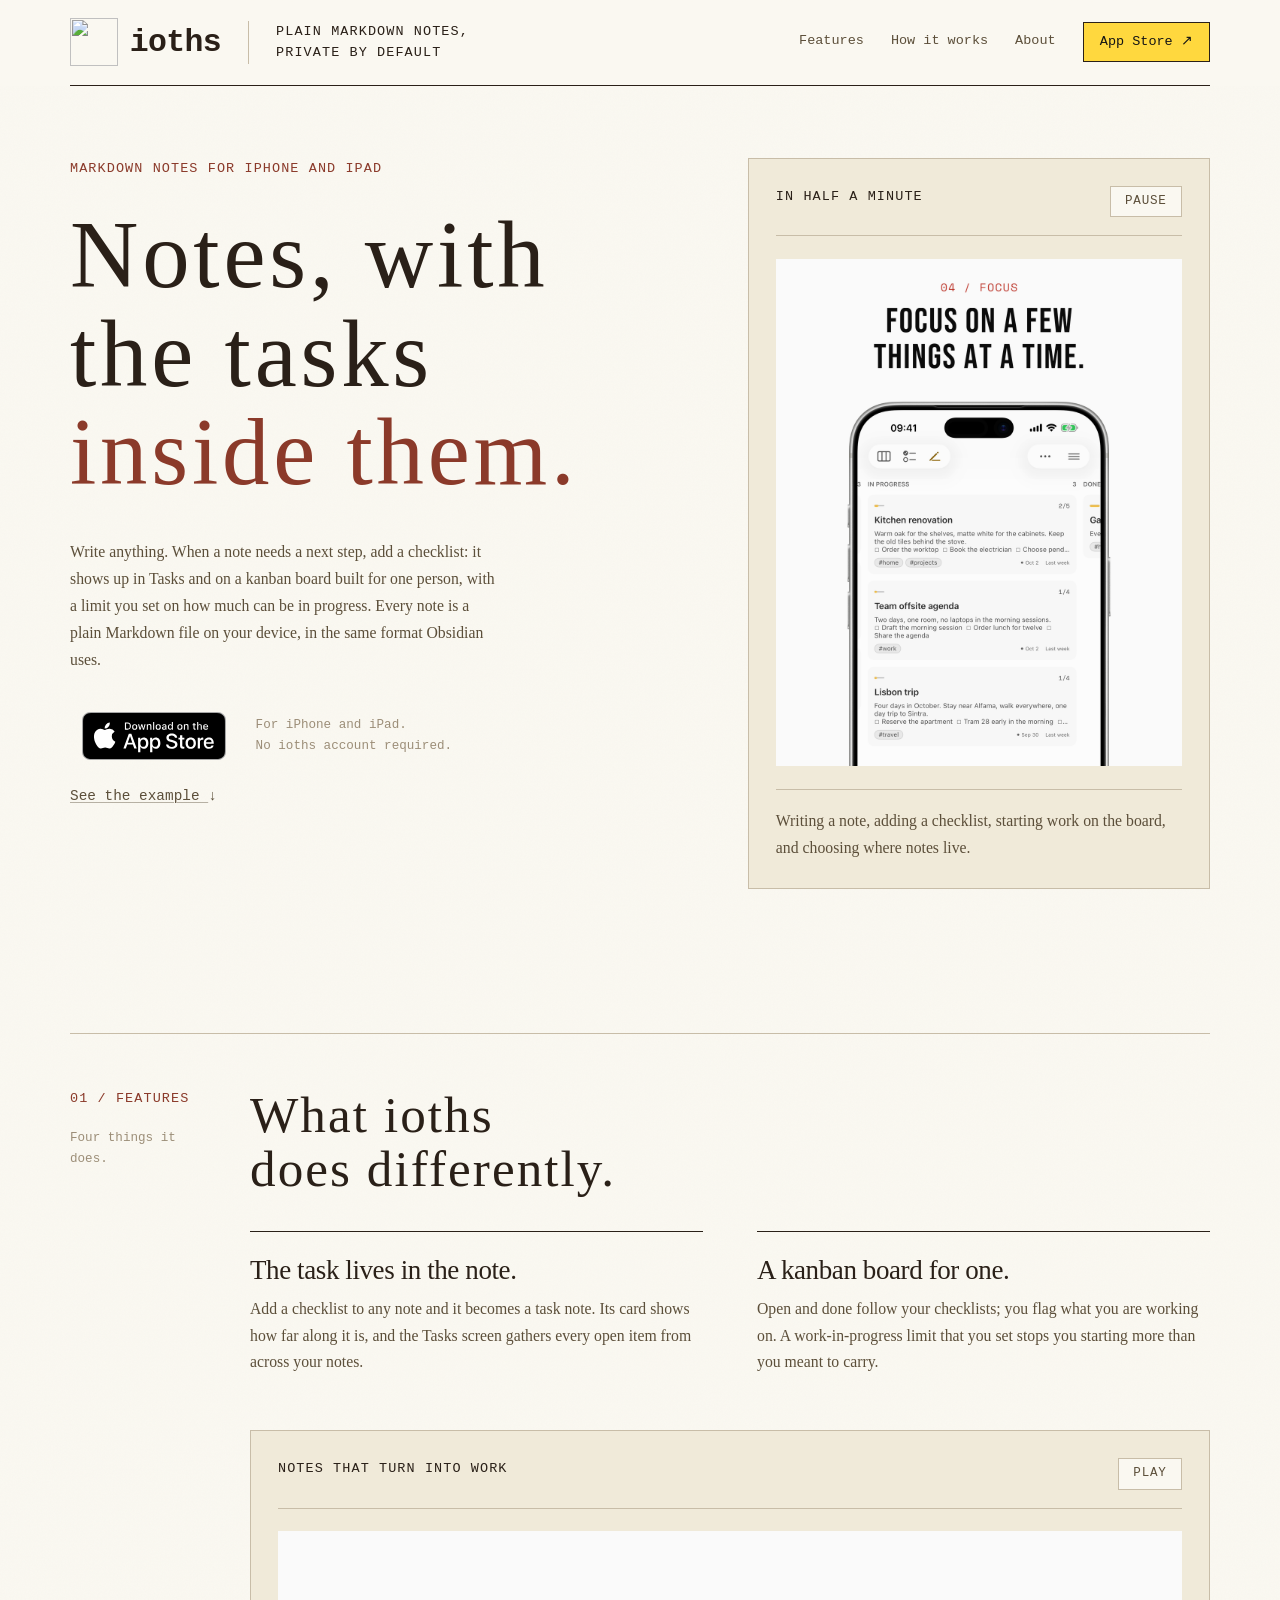
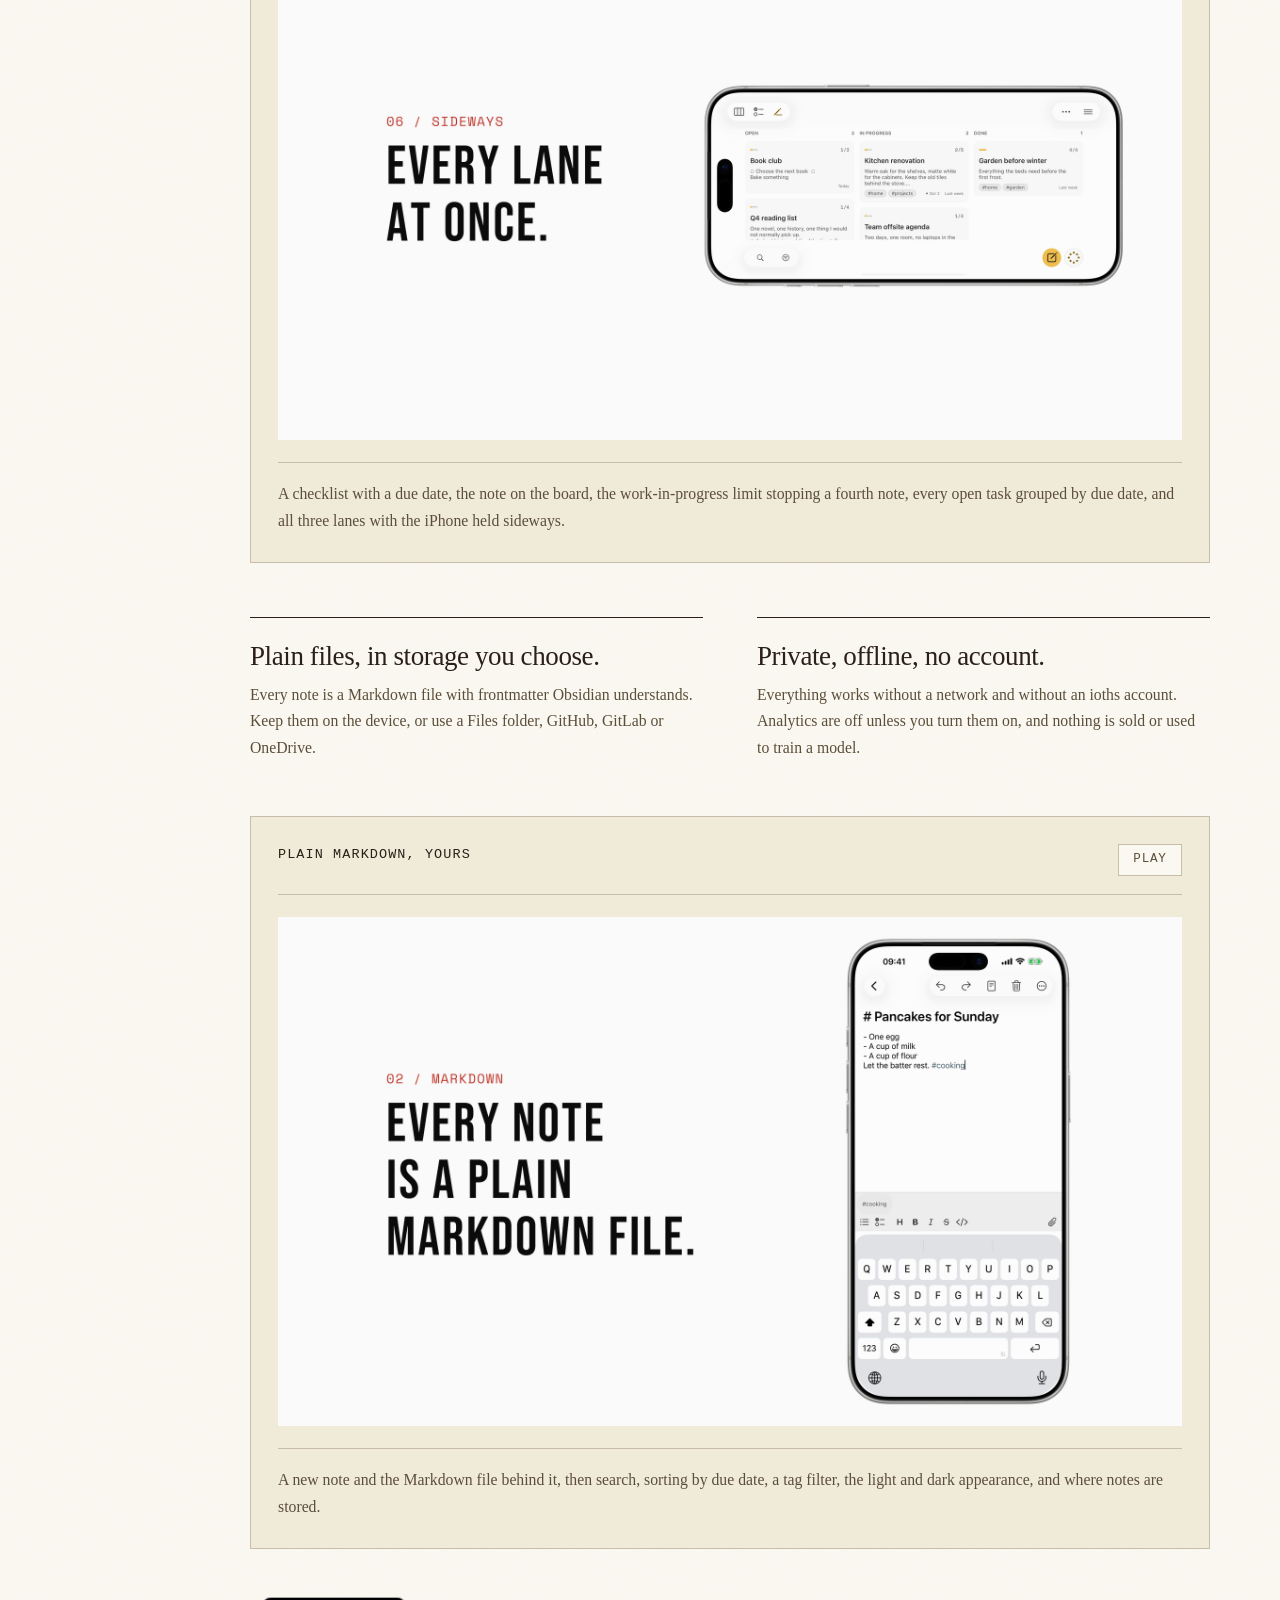
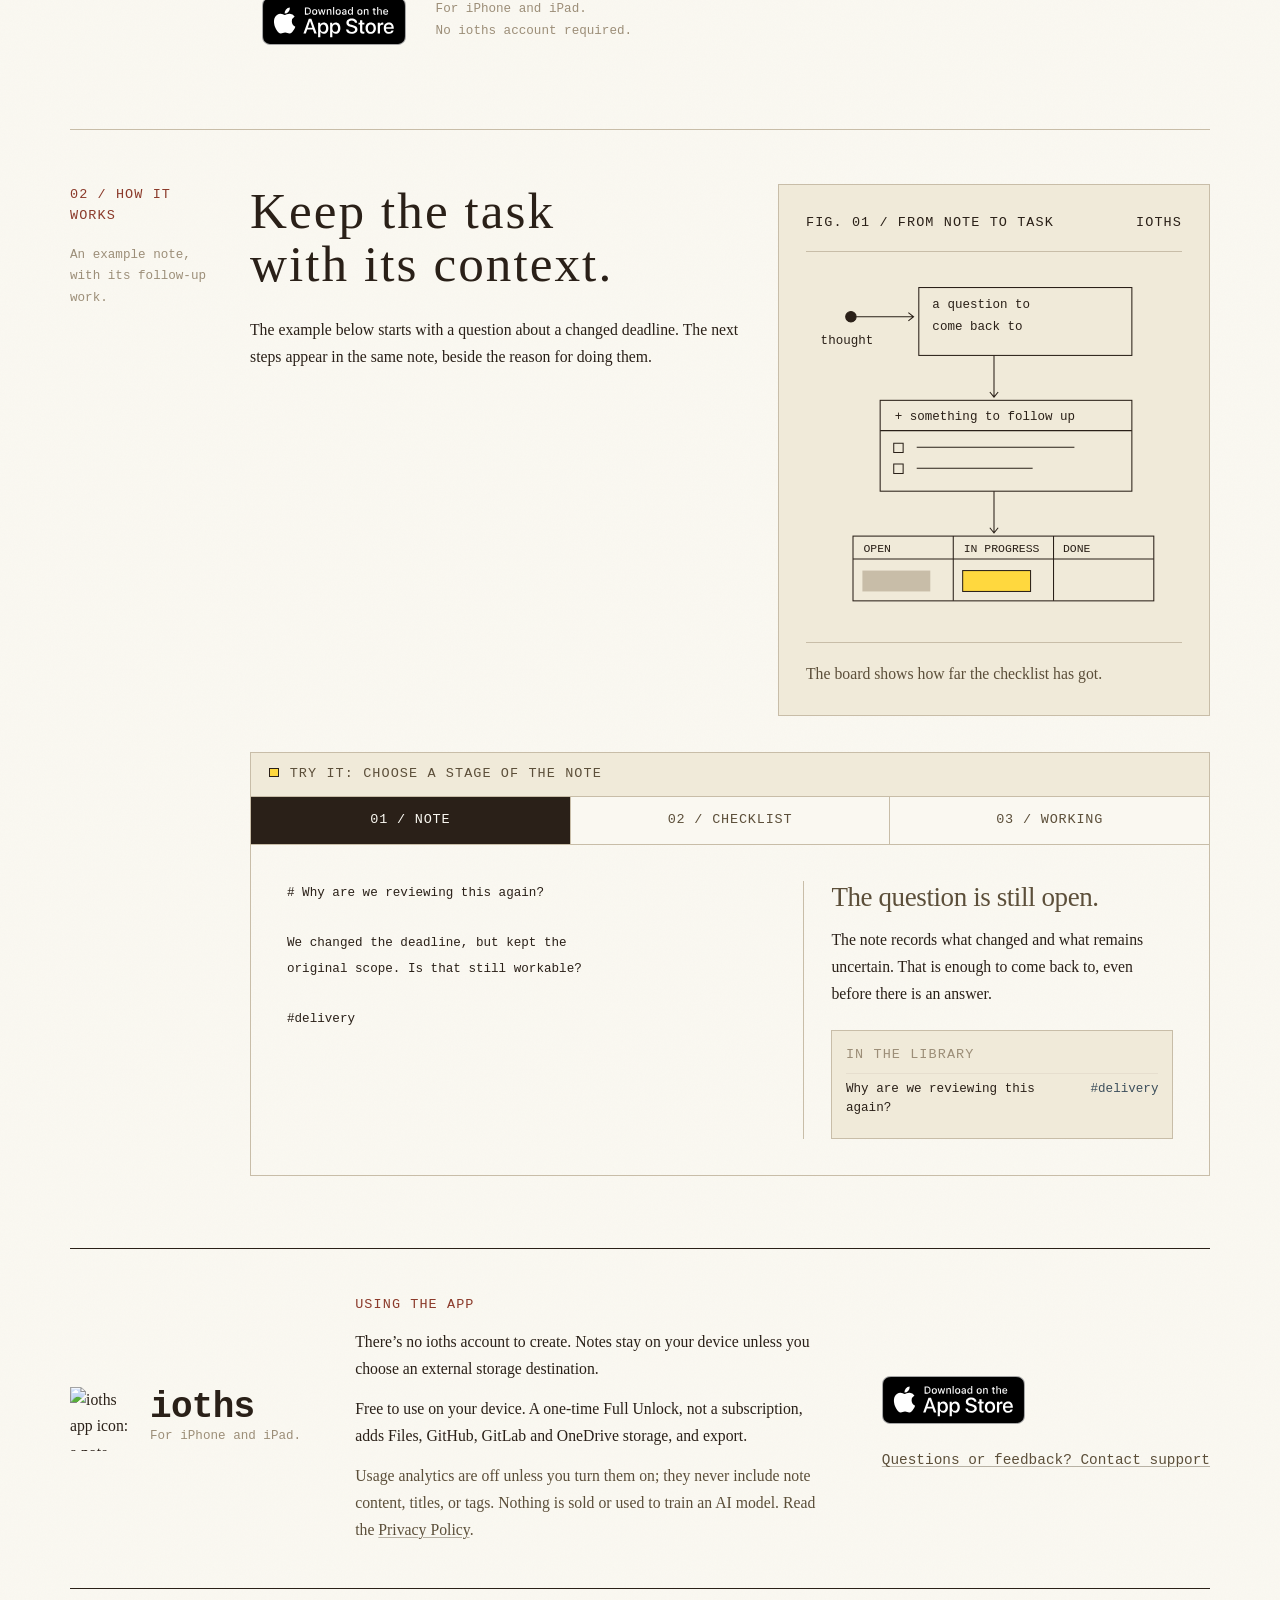
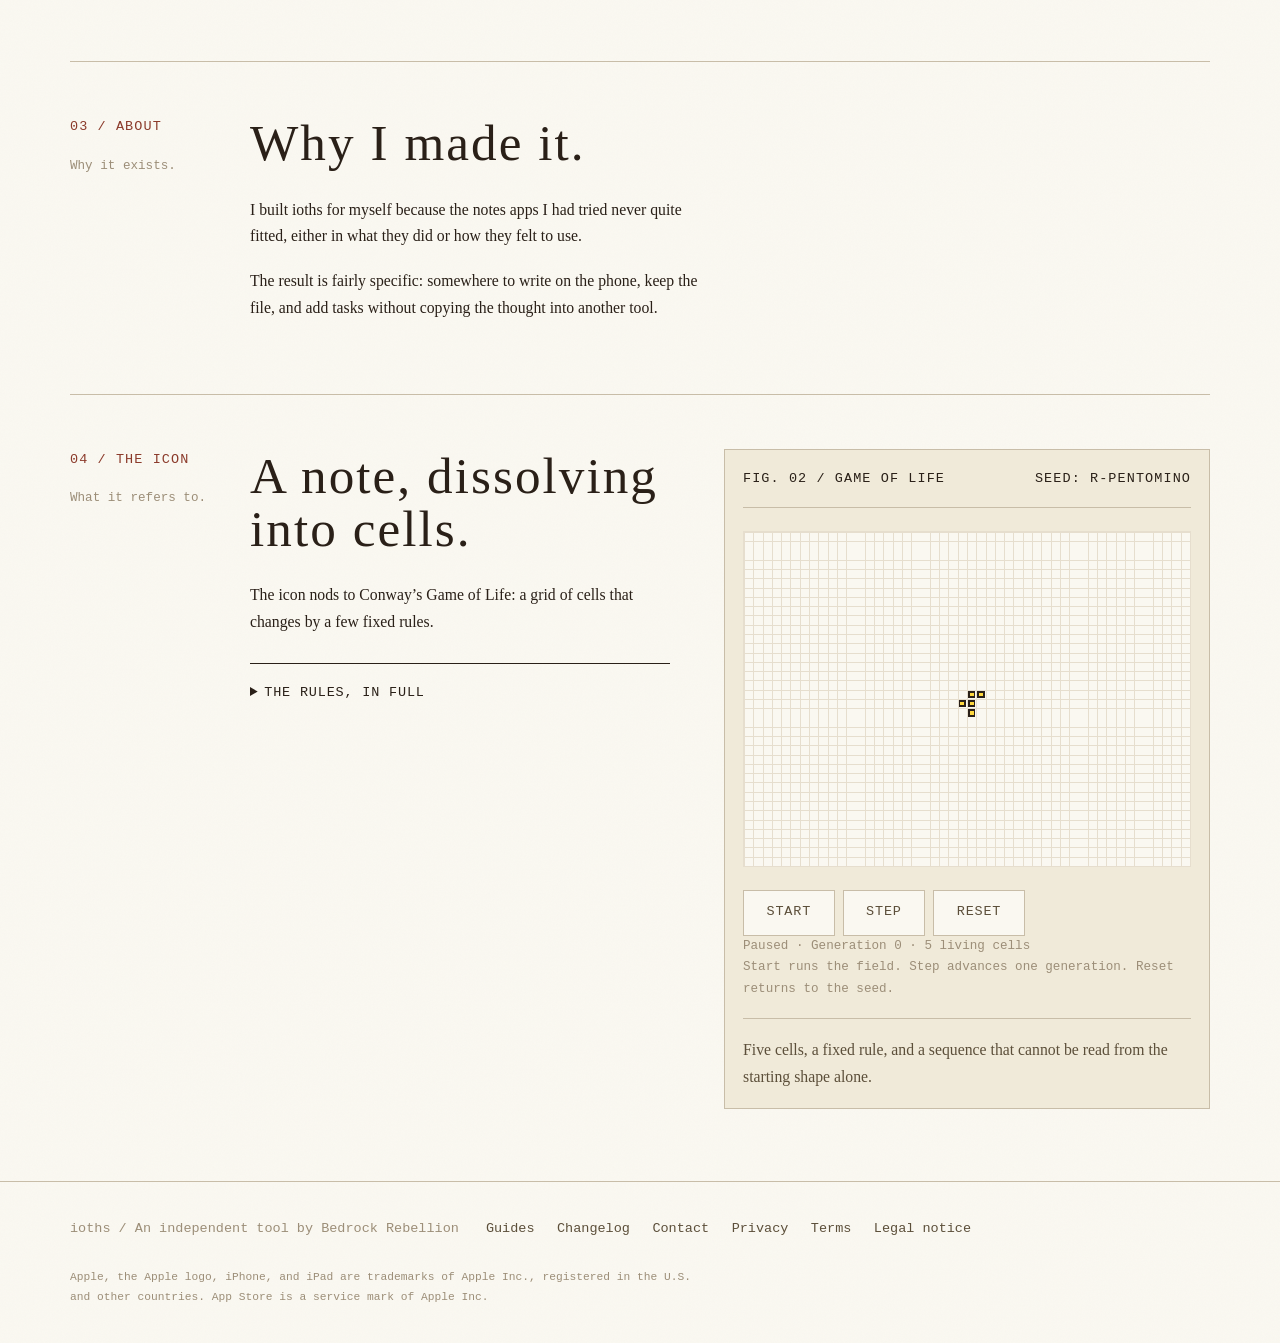
==== commit d7f61f6f: "Add search-facing guides and a changelog generated from App Store notes Guides live as Markdown in c" ====
--- a/index.html
+++ b/index.html
@@ -198,7 +198,7 @@
       </div>
     </section>
   </main>
-  <footer class="journal-footer"><div class="journal-wrap"><p>ioths / An independent tool by Bedrock Rebellion</p><nav aria-label="Legal and support"><a href="/support">Contact</a><a href="/legal/privacy">Privacy</a><a href="/legal/terms">Terms</a><a href="/legal/legal-notice">Legal notice</a></nav><p class="journal-trademark">Apple, the Apple logo, iPhone, and iPad are trademarks of Apple Inc., registered in the U.S. and other countries. App Store is a service mark of Apple Inc.</p></div></footer>
+  <footer class="journal-footer"><div class="journal-wrap"><p>ioths / An independent tool by Bedrock Rebellion</p><nav aria-label="Legal and support"><a href="/guides/">Guides</a><a href="/changelog">Changelog</a><a href="/support">Contact</a><a href="/legal/privacy">Privacy</a><a href="/legal/terms">Terms</a><a href="/legal/legal-notice">Legal notice</a></nav><p class="journal-trademark">Apple, the Apple logo, iPhone, and iPad are trademarks of Apple Inc., registered in the U.S. and other countries. App Store is a service mark of Apple Inc.</p></div></footer>
   <script>
     (() => {
       if (window.location.pathname !== '/' && window.location.pathname !== '/index.html') return;
--- a/style.css
+++ b/style.css
@@ -1372,6 +1372,41 @@
   background: color-mix(in srgb, var(--rust) 8%, var(--paper));
 }
 
+/* Generated guide and changelog pages (scripts/build-content.mjs) reuse the
+   document layout; their titles are sentences, so they run smaller than the
+   one-word legal headings. */
+.journal-content h1 { font-size: clamp(2.2rem, 5vw, 3.4rem); }
+
+.journal-content h3 {
+  margin: 1.75rem 0 0.75rem;
+  color: var(--ink);
+  font: 400 0.75rem/1.5 var(--mono);
+  letter-spacing: 0.08em;
+  text-transform: uppercase;
+}
+
+.journal-content ol {
+  margin: 0 0 1rem 1.25rem;
+  color: var(--ink-mid);
+}
+
+.journal-content pre {
+  margin: 0 0 1rem;
+  padding: 1rem 1.25rem;
+  overflow-x: auto;
+  border: 1px solid var(--ink-ghost);
+  background: var(--paper-deep);
+  font: 400 0.75rem/1.6 var(--mono);
+}
+
+.journal-content pre code { padding: 0; background: none; }
+
+.journal-content section .meta { margin-bottom: 1rem; }
+
+.journal-content .content-cta { margin-top: 1rem; }
+.journal-content .content-cta p + p { margin-top: 1rem; }
+.journal-content a.button-primary { color: var(--attention-text); }
+
 @media (max-width: 760px) {
   .journal-document-wrap { width: calc(100% - 2.5rem); }
   .journal-document-masthead { min-height: 5rem; }
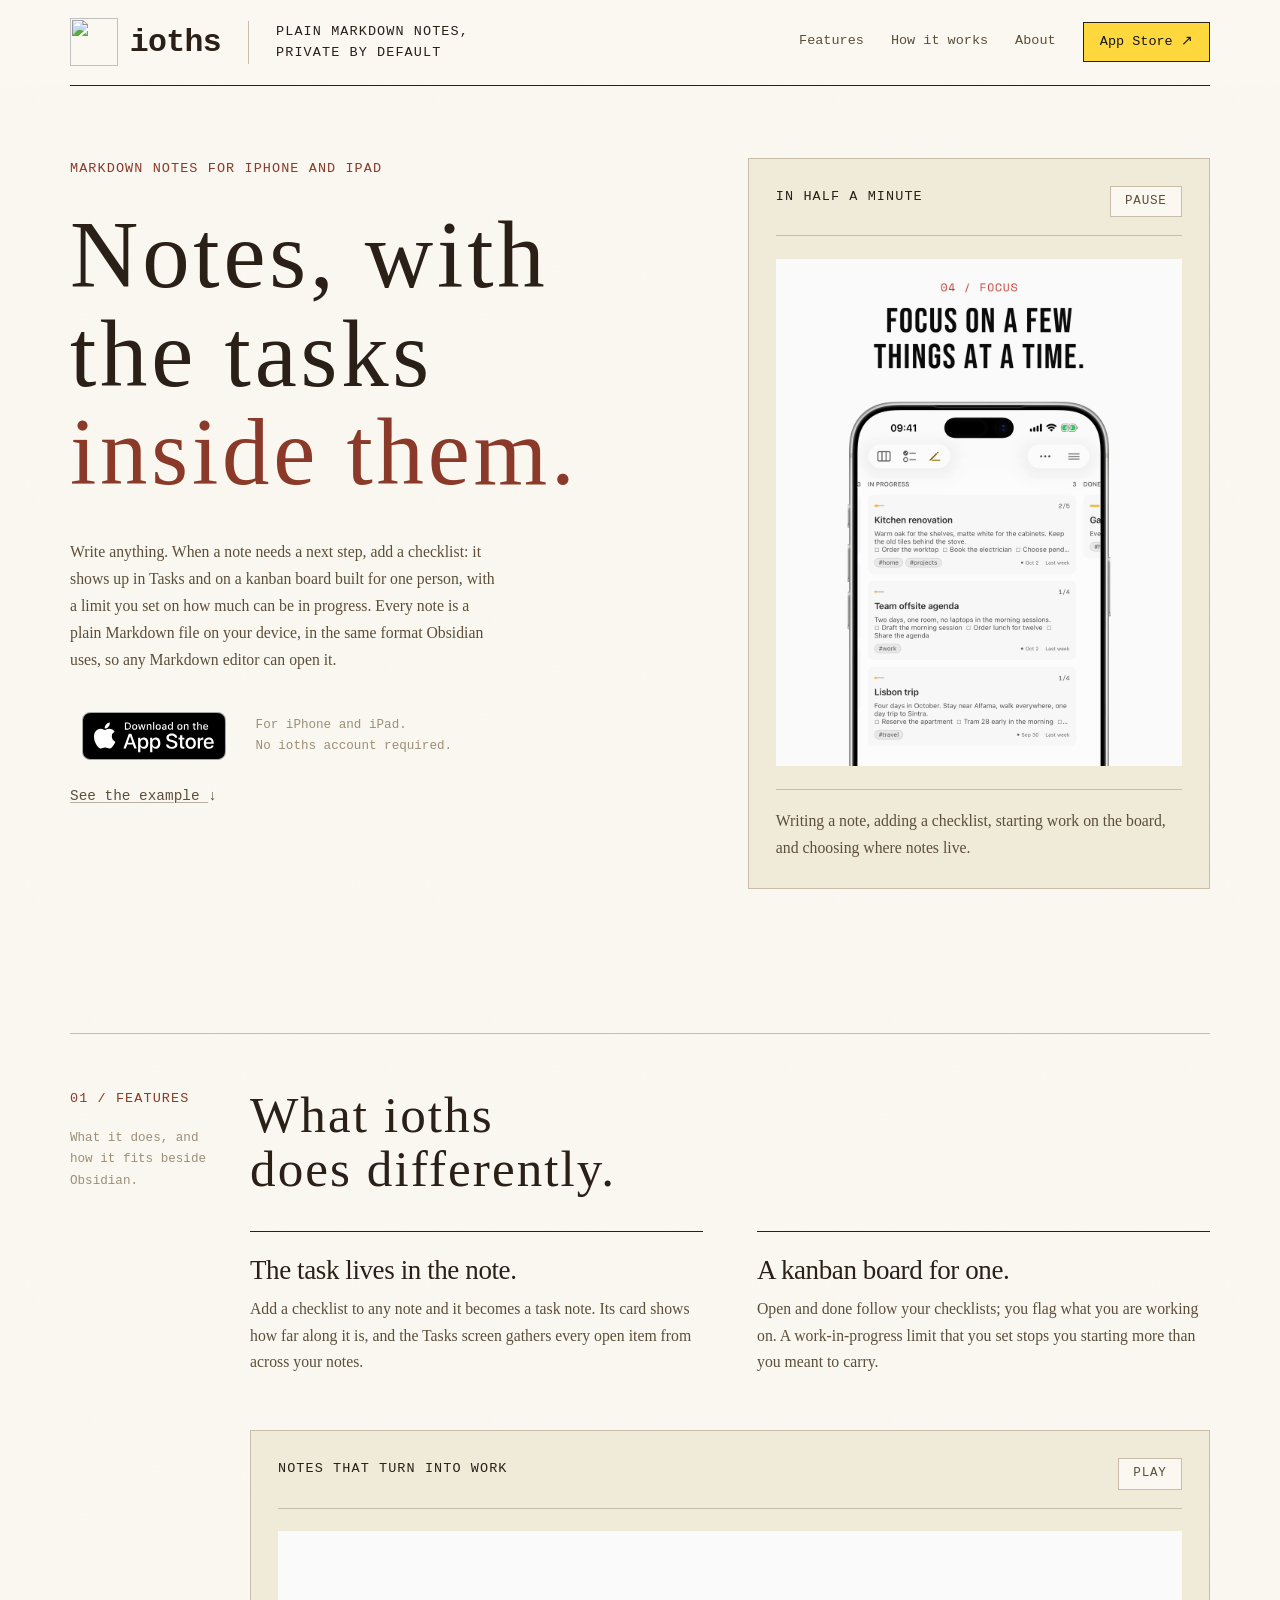
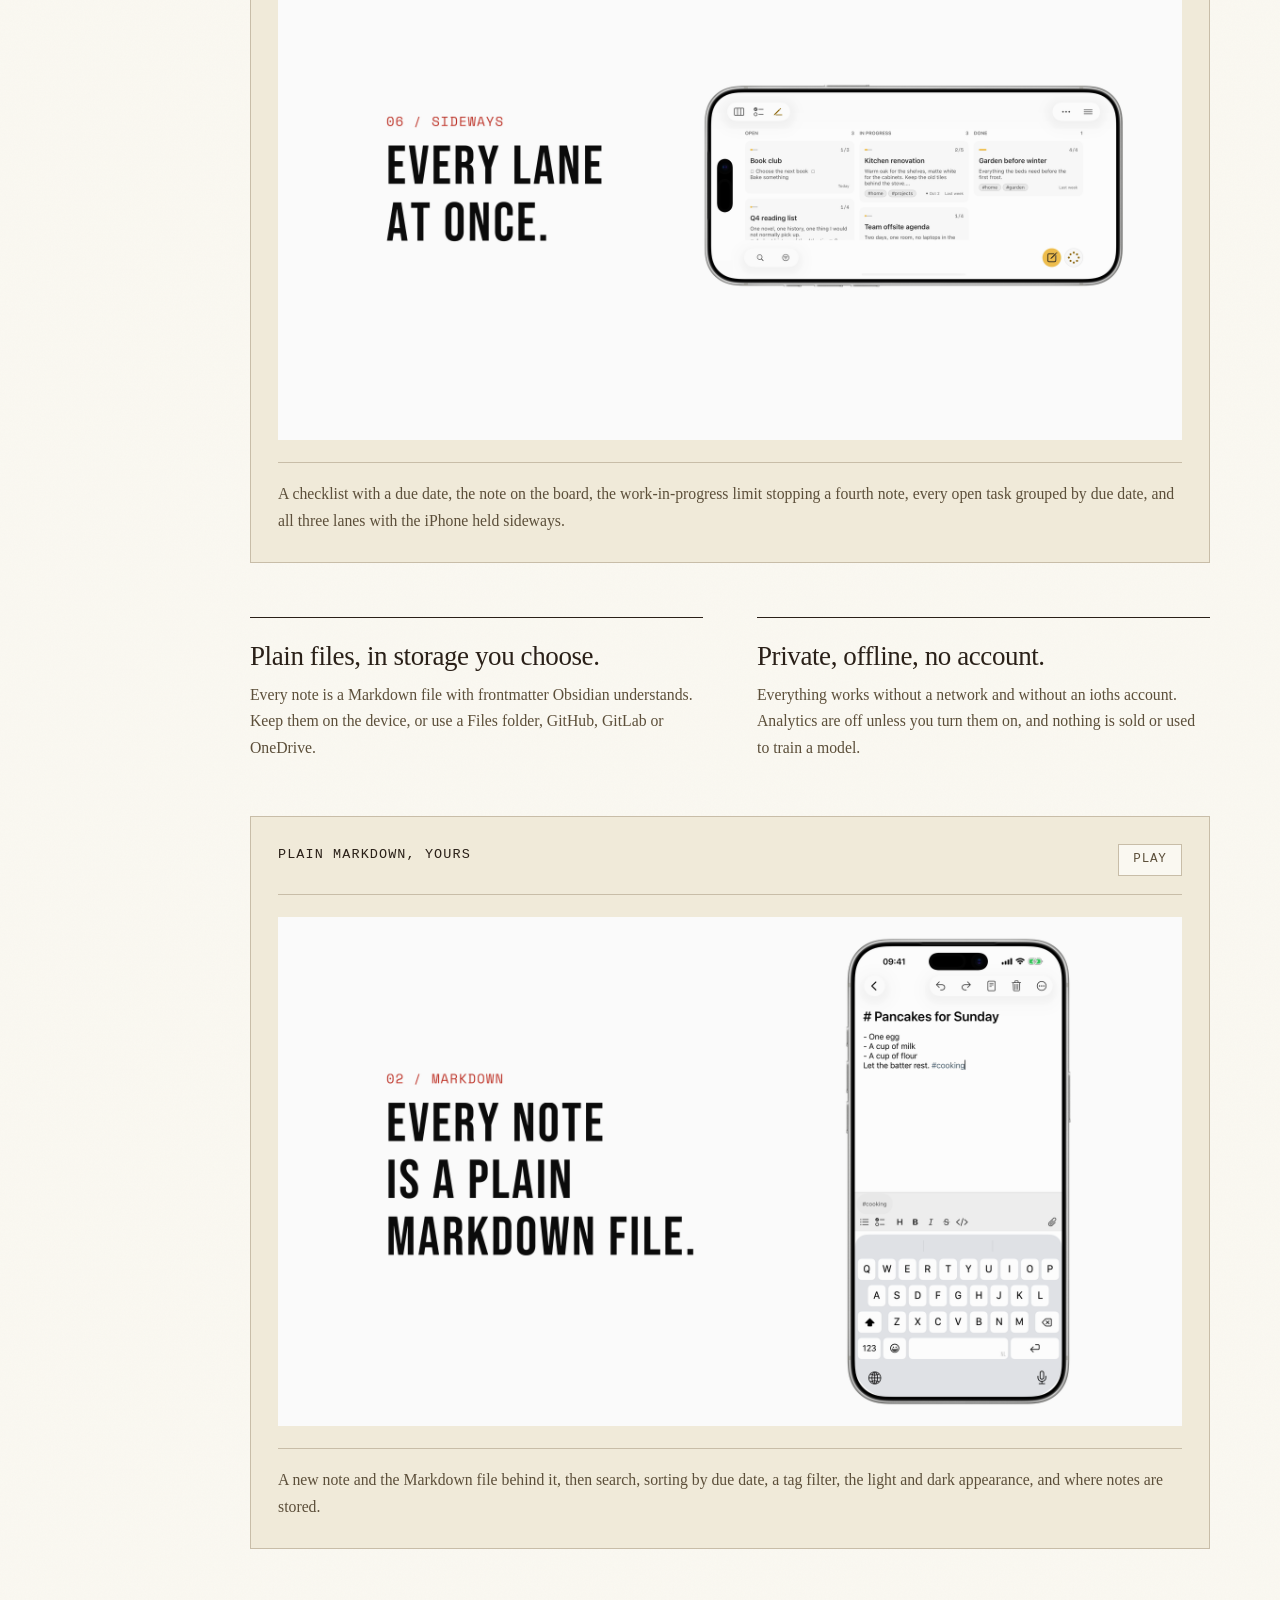
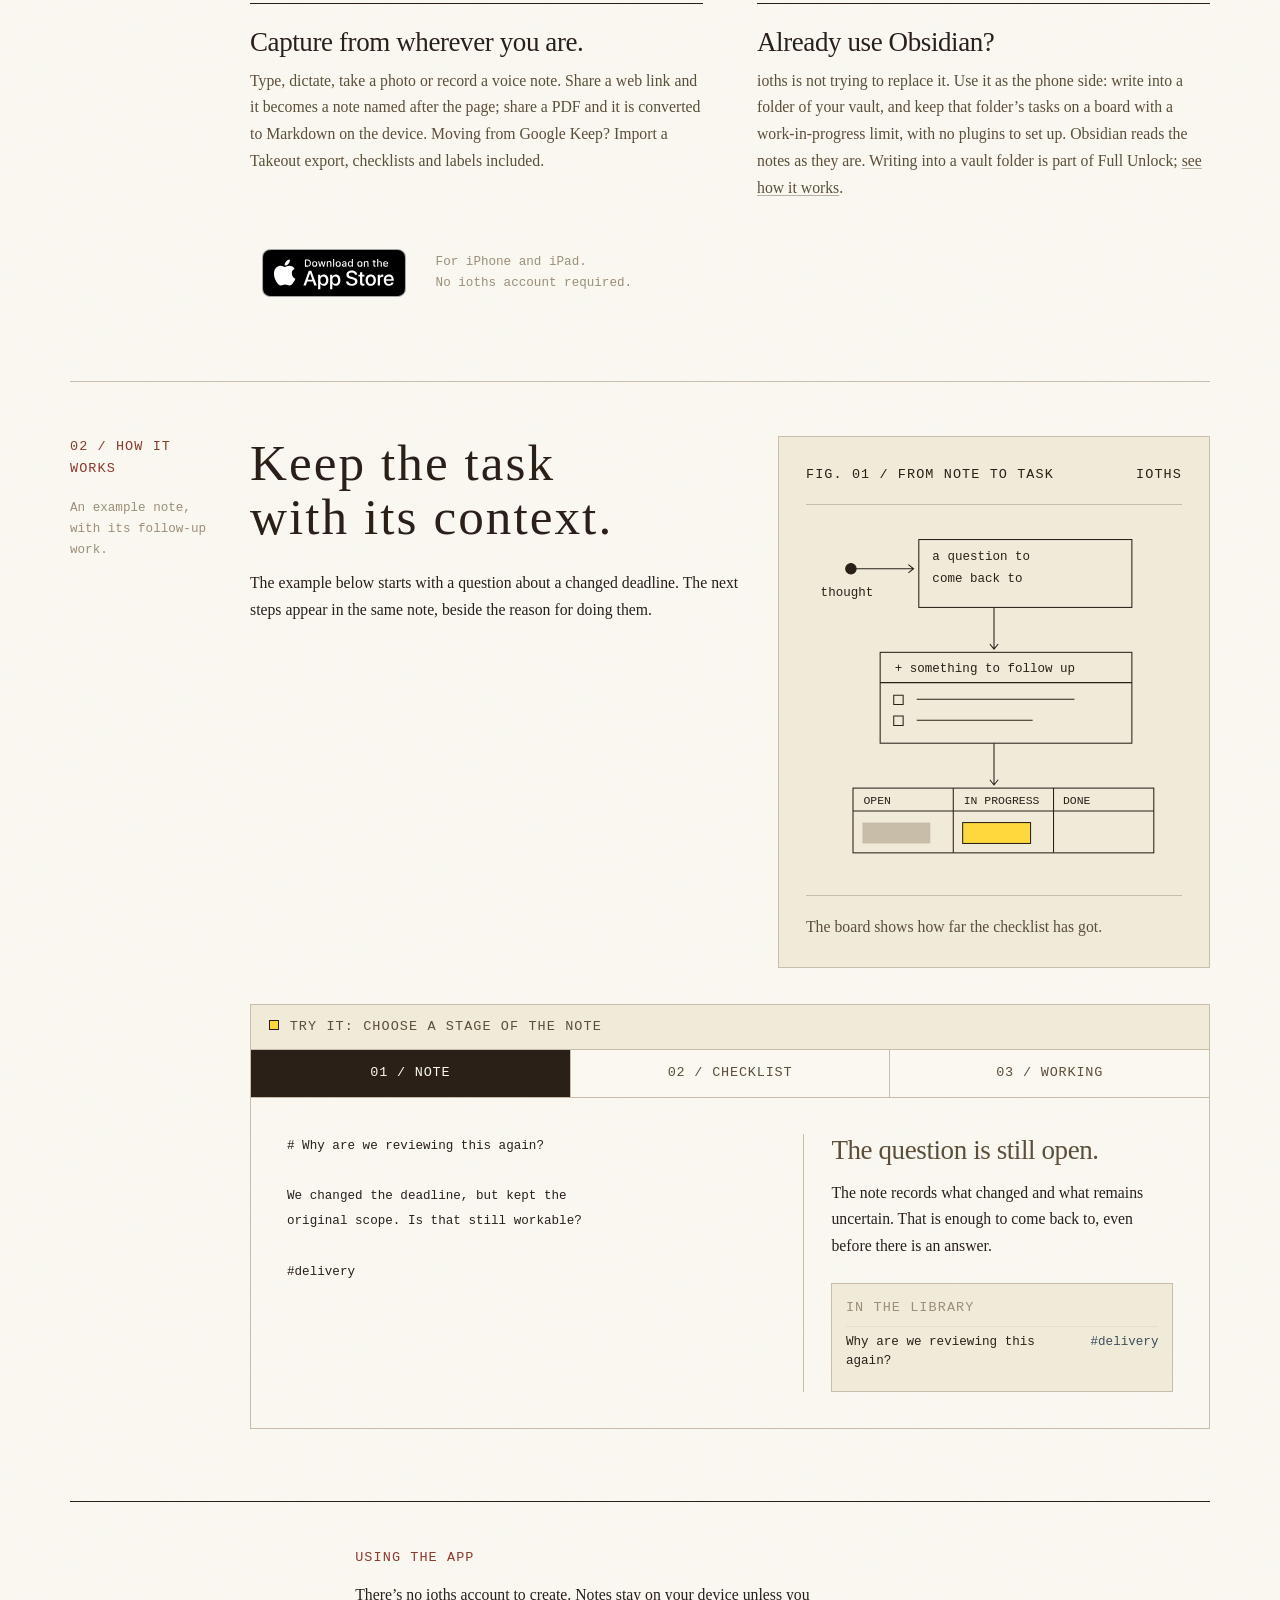
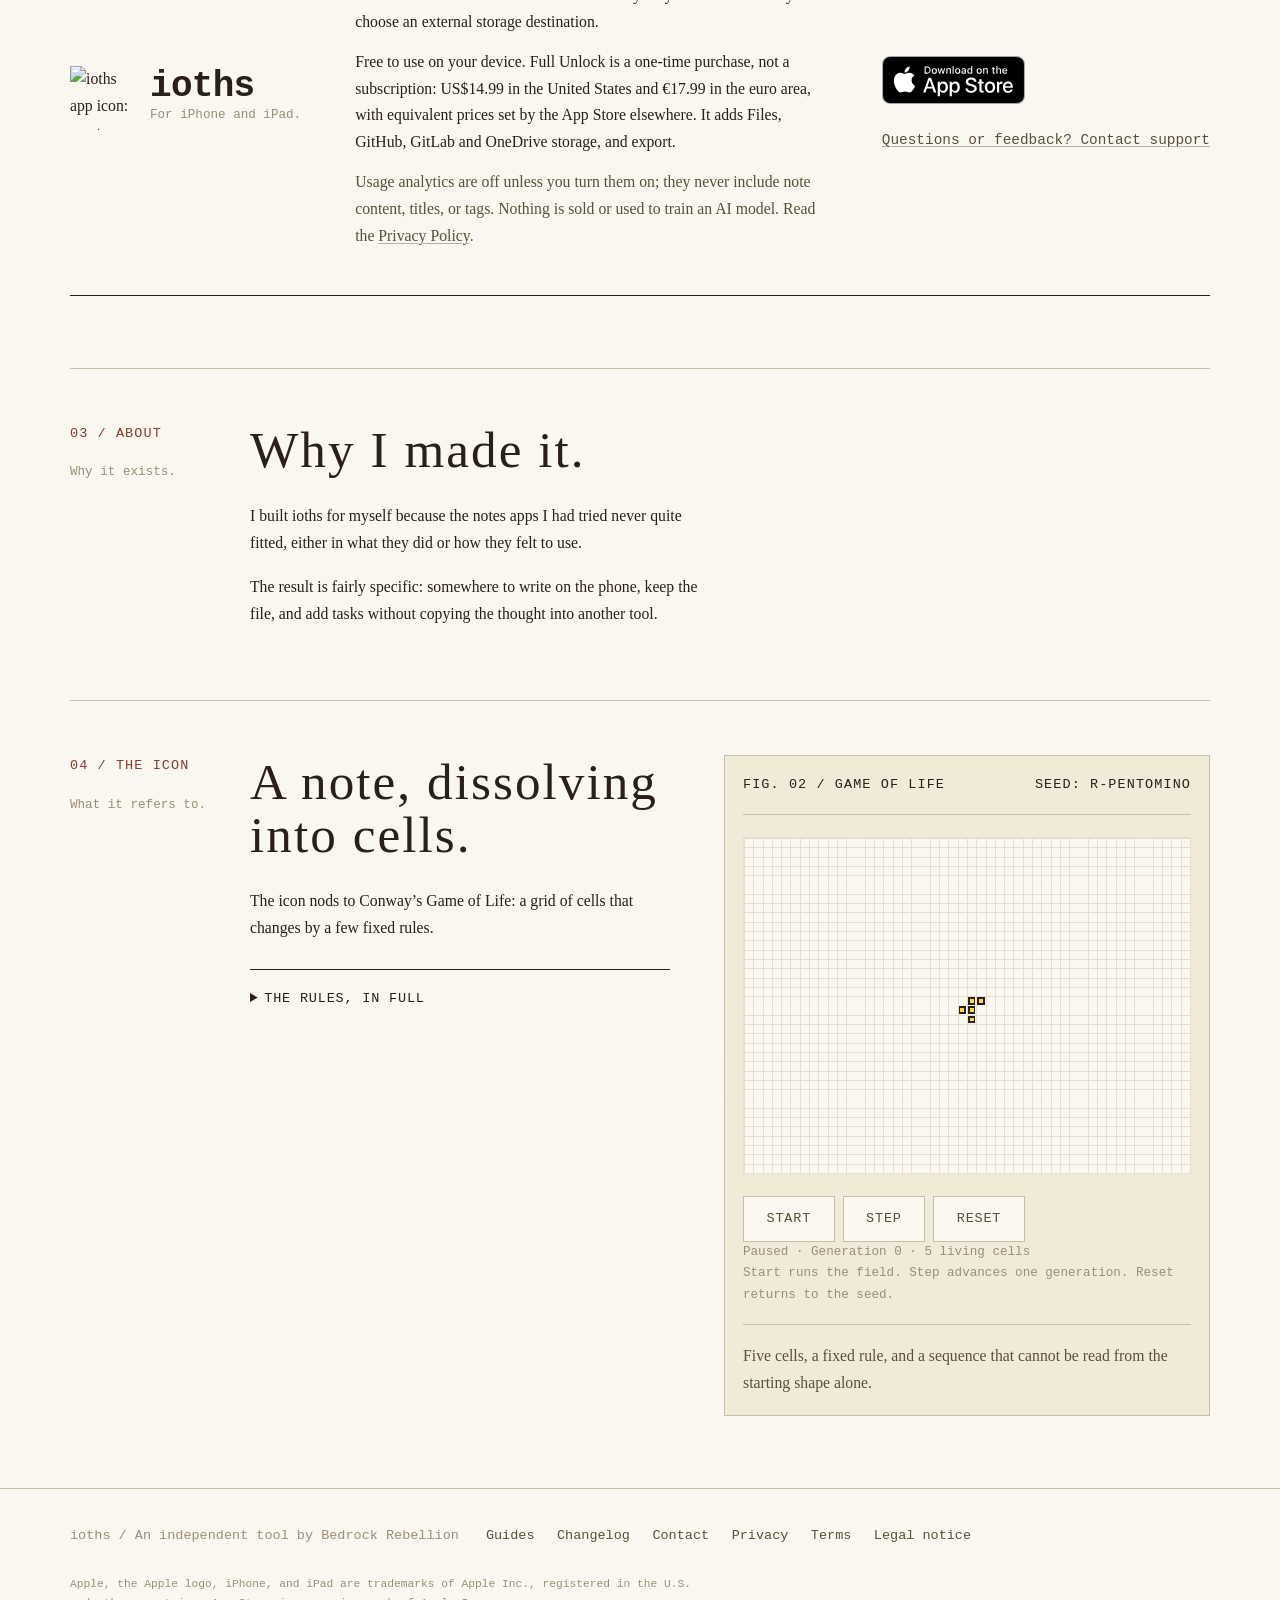
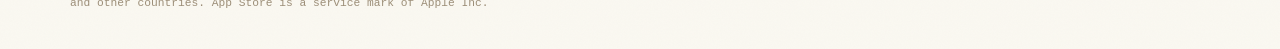
==== commit 2b351979: "State the Full Unlock price and answer the Obsidian question on the landing page Add US and euro Ful" ====
--- a/index.html
+++ b/index.html
@@ -30,7 +30,7 @@
   <meta name="twitter:image:alt" content="ioths: notes, with the tasks inside them. Plain Markdown notes for iPhone and iPad, with no account and private by default.">
   <script type="application/ld+json">
     {"@context":"https://schema.org","@graph":[
-      {"@type":"WebSite","@id":"https://ioths.bedrockrebel.app/#website","url":"https://ioths.bedrockrebel.app/","name":"ioths","alternateName":["IOTHS","ioths.bedrockrebel.app"],"description":"Notes for iPhone and iPad, with the tasks inside them. Write in plain Markdown; add a checklist and the note shows up in Tasks and on a kanban board built for one. Offline, no account.","about":[{"@type":"Thing","name":"Complexity theory"},{"@type":"Thing","name":"Conway's Game of Life"},{"@type":"Thing","name":"Complex adaptive systems"}],"publisher":{"@id":"https://bedrockrebel.app/#organization"},"inLanguage":"en"},
+      {"@type":"WebSite","@id":"https://ioths.bedrockrebel.app/#website","url":"https://ioths.bedrockrebel.app/","name":"ioths","alternateName":["IOTHS","ioths.bedrockrebel.app"],"description":"Notes for iPhone and iPad, with the tasks inside them. Write in plain Markdown; add a checklist and the note shows up in Tasks and on a kanban board built for one. Offline, no account.","publisher":{"@id":"https://bedrockrebel.app/#organization"},"inLanguage":"en"},
       {"@type":"WebPage","@id":"https://ioths.bedrockrebel.app/#webpage","url":"https://ioths.bedrockrebel.app/","name":"ioths","isPartOf":{"@id":"https://ioths.bedrockrebel.app/#website"},"mainEntity":{"@id":"https://ioths.bedrockrebel.app/#app"},"primaryImageOfPage":{"@type":"ImageObject","url":"https://ioths.bedrockrebel.app/assets/marketing/social-card.png","width":1200,"height":630},"inLanguage":"en"},
       {"@type":"SoftwareApplication","@id":"https://ioths.bedrockrebel.app/#app","name":"ioths","url":"https://ioths.bedrockrebel.app/","description":"An offline notes app for iPhone and iPad. Notes are plain Markdown files in a format Obsidian can read; a checklist inside a note puts it in Tasks and on a kanban board built for one person, with a work-in-progress limit.","applicationCategory":"ProductivityApplication","operatingSystem":["iOS 18.0 or later","iPadOS 18.0 or later"],"image":"https://ioths.bedrockrebel.app/assets/marketing/social-card.png","screenshot":["https://ioths.bedrockrebel.app/assets/marketing/library-744.png","https://ioths.bedrockrebel.app/assets/marketing/kanban-744.png","https://ioths.bedrockrebel.app/assets/marketing/natural-note-744.png","https://ioths.bedrockrebel.app/assets/marketing/raw-markdown-744.png","https://ioths.bedrockrebel.app/assets/marketing/storage-744.png"],"featureList":["Offline-first note capture and editing","Portable Markdown files with YAML frontmatter","Checklist tasks and a kanban board with a work-in-progress limit","On-device PDF-to-Markdown conversion","Optional Files-folder, GitHub, GitLab, and OneDrive storage"],"downloadUrl":"https://apps.apple.com/app/id6787224776","installUrl":"https://apps.apple.com/app/id6787224776","sameAs":"https://apps.apple.com/app/id6787224776","mainEntityOfPage":{"@id":"https://ioths.bedrockrebel.app/#webpage"},"softwareHelp":"https://ioths.bedrockrebel.app/support","offers":{"@type":"Offer","price":0,"url":"https://apps.apple.com/app/id6787224776"},"author":{"@id":"https://bedrockrebel.app/#organization"},"publisher":{"@id":"https://bedrockrebel.app/#organization"}},
       {"@type":"Organization","@id":"https://bedrockrebel.app/#organization","name":"Bedrock Rebellion","url":"https://bedrockrebel.app/"}
@@ -62,7 +62,7 @@
       <div>
         <p class="journal-label journal-accent">Markdown notes for iPhone and iPad</p>
         <h1 id="title">Notes, with the tasks <em>inside them.</em></h1>
-        <p class="journal-lead">Write anything. When a note needs a next step, add a checklist: it shows up in Tasks and on a kanban board built for one person, with a limit you set on how much can be in progress. Every note is a plain Markdown file on your device, in the same format Obsidian uses.</p>
+        <p class="journal-lead">Write anything. When a note needs a next step, add a checklist: it shows up in Tasks and on a kanban board built for one person, with a limit you set on how much can be in progress. Every note is a plain Markdown file on your device, in the same format Obsidian uses, so any Markdown editor can open it.</p>
         <div class="journal-download">
           <a class="app-store-badge" href="https://apps.apple.com/app/id6787224776" target="_blank" rel="noopener noreferrer" aria-label="Download ioths on the App Store"><img src="/assets/marketing/download-on-the-app-store.svg" alt="Download on the App Store" width="144" height="48"></a>
           <p class="journal-footnote">For iPhone and iPad.<br>No ioths account required.</p>
@@ -78,7 +78,7 @@
       </figure>
     </section>
     <section id="difference" class="journal-section reveal" aria-labelledby="difference-title">
-      <aside class="journal-margin-note"><p class="journal-label journal-accent">01 / Features</p><p class="journal-footnote">Four things it does.</p></aside>
+      <aside class="journal-margin-note"><p class="journal-label journal-accent">01 / Features</p><p class="journal-footnote">What it does, and how it fits beside Obsidian.</p></aside>
       <div>
         <h2 id="difference-title">What ioths does differently.</h2>
         <div class="journal-points">
@@ -105,6 +105,10 @@
           </video>
           <figcaption id="film-markdown-caption" class="journal-plate-caption">A new note and the Markdown file behind it, then search, sorting by due date, a tag filter, the light and dark appearance, and where notes are stored.</figcaption>
         </figure>
+        <div class="journal-points">
+          <div class="journal-point"><h3 id="capture-title">Capture from wherever you are.</h3><p>Type, dictate, take a photo or record a voice note. Share a web link and it becomes a note named after the page; share a PDF and it is converted to Markdown on the device. Moving from Google Keep? Import a Takeout export, checklists and labels included.</p></div>
+          <div class="journal-point"><h3 id="obsidian-title">Already use Obsidian?</h3><p>ioths is not trying to replace it. Use it as the phone side: write into a folder of your vault, and keep that folder’s tasks on a board with a work-in-progress limit, with no plugins to set up. Obsidian reads the notes as they are. Writing into a vault folder is part of Full Unlock; <a href="/guides/obsidian-vault-on-iphone">see how it works</a>.</p></div>
+        </div>
         <div class="journal-download journal-download--inline">
           <a class="app-store-badge" href="https://apps.apple.com/app/id6787224776" target="_blank" rel="noopener noreferrer" aria-label="Download ioths on the App Store"><img src="/assets/marketing/download-on-the-app-store.svg" alt="Download on the App Store" width="144" height="48"></a>
           <p class="journal-footnote">For iPhone and iPad.<br>No ioths account required.</p>
@@ -161,7 +165,7 @@
     </section>
     <section class="journal-cta reveal" aria-labelledby="cta-title">
       <div class="journal-app-identity"><img class="journal-app-icon" src="/icon-why-240.png" alt="ioths app icon: a note dissolving into yellow cells" width="64" height="64" loading="lazy" decoding="async"><div><h2 id="cta-title">ioths</h2><p class="journal-footnote">For iPhone and iPad.</p></div></div>
-      <div class="journal-cta-copy"><p class="journal-label journal-accent">Using the app</p><p>There’s no ioths account to create. Notes stay on your device unless you choose an external storage destination.</p><p>Free to use on your device. A one-time Full Unlock, not a subscription, adds Files, GitHub, GitLab and OneDrive storage, and export.</p><p class="journal-legal-note">Usage analytics are off unless you turn them on; they never include note content, titles, or tags. Nothing is sold or used to train an AI model. Read the <a href="/legal/privacy">Privacy Policy</a>.</p></div>
+      <div class="journal-cta-copy"><p class="journal-label journal-accent">Using the app</p><p>There’s no ioths account to create. Notes stay on your device unless you choose an external storage destination.</p><p>Free to use on your device. Full Unlock is a one-time purchase, not a subscription: US$14.99 in the United States and €17.99 in the euro area, with equivalent prices set by the App Store elsewhere. It adds Files, GitHub, GitLab and OneDrive storage, and export.</p><p class="journal-legal-note">Usage analytics are off unless you turn them on; they never include note content, titles, or tags. Nothing is sold or used to train an AI model. Read the <a href="/legal/privacy">Privacy Policy</a>.</p></div>
       <div class="journal-cta-actions"><a class="app-store-badge" href="https://apps.apple.com/app/id6787224776" target="_blank" rel="noopener noreferrer" aria-label="Download ioths on the App Store"><img src="/assets/marketing/download-on-the-app-store.svg" alt="Download on the App Store" width="144" height="48"></a><a class="journal-text-link" href="/support">Questions or feedback? Contact support</a></div>
     </section>
     <section id="about" class="journal-section reveal" aria-labelledby="about-title">
